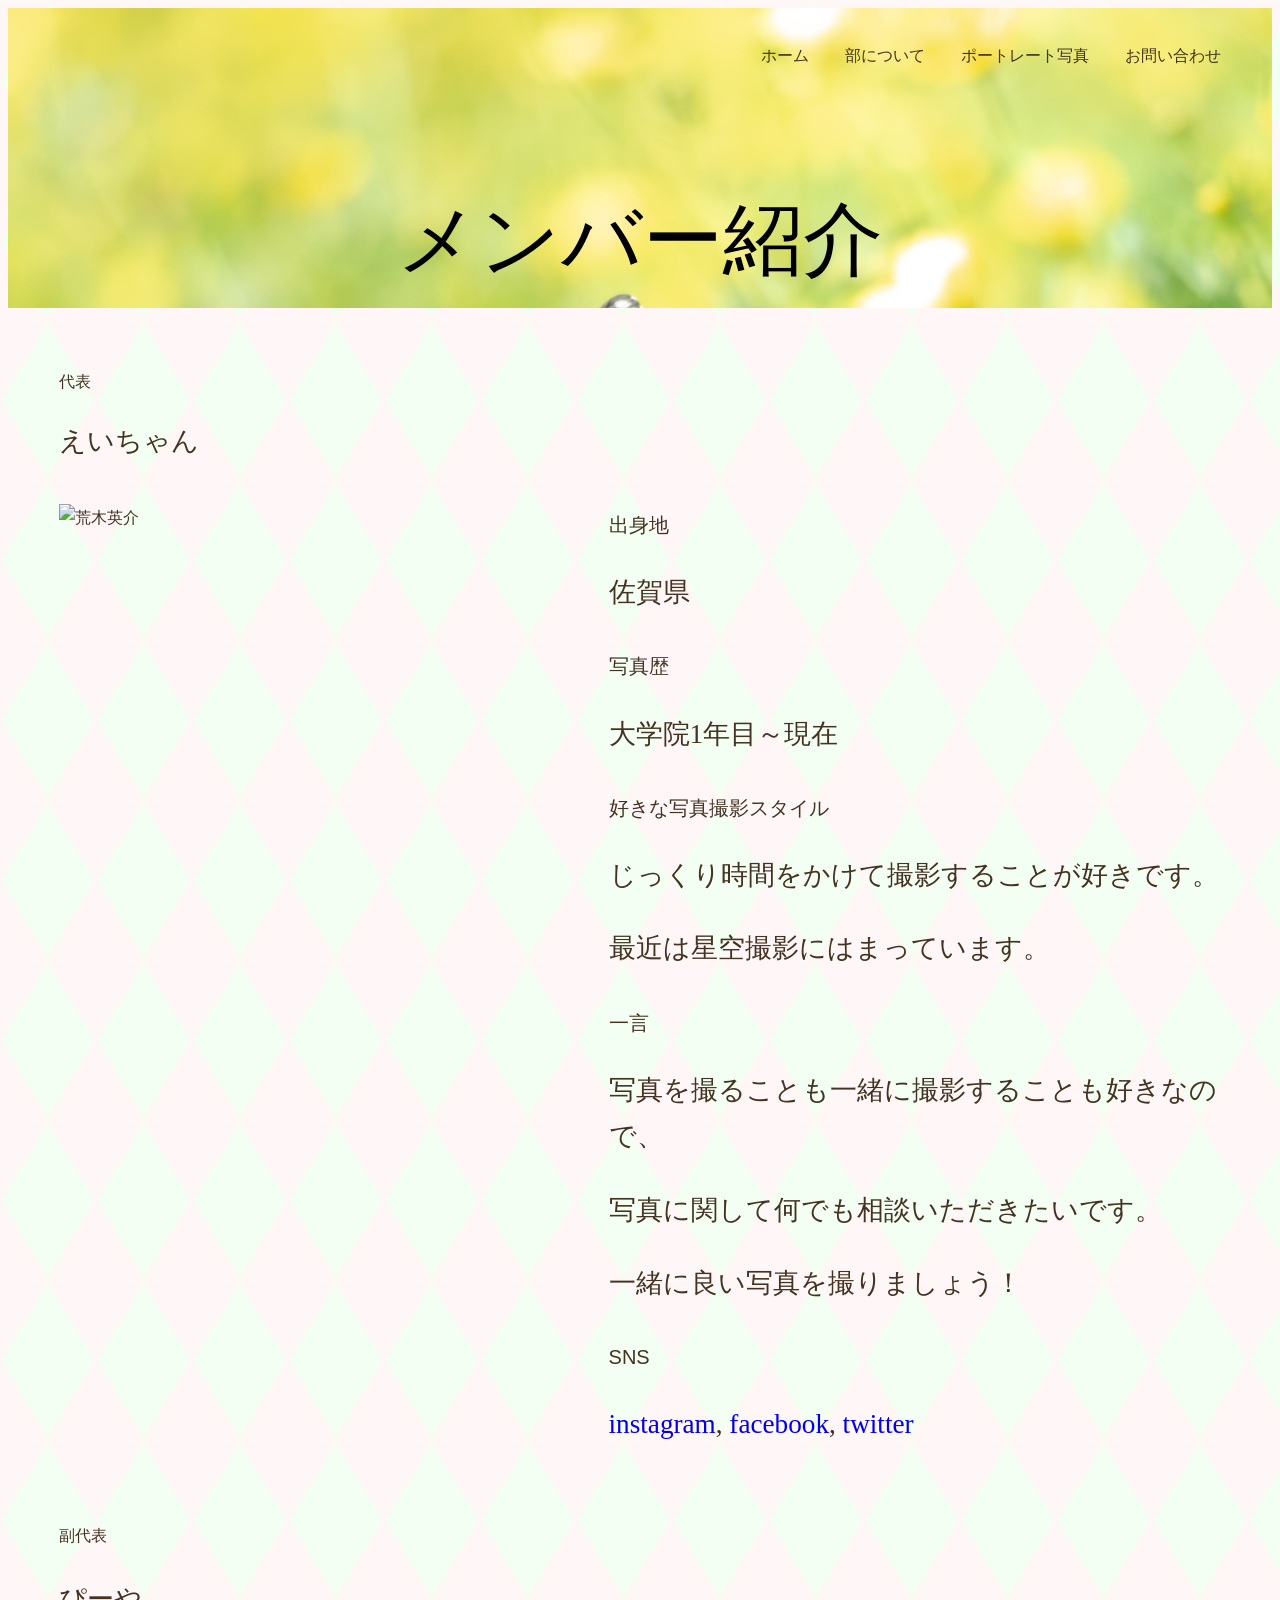
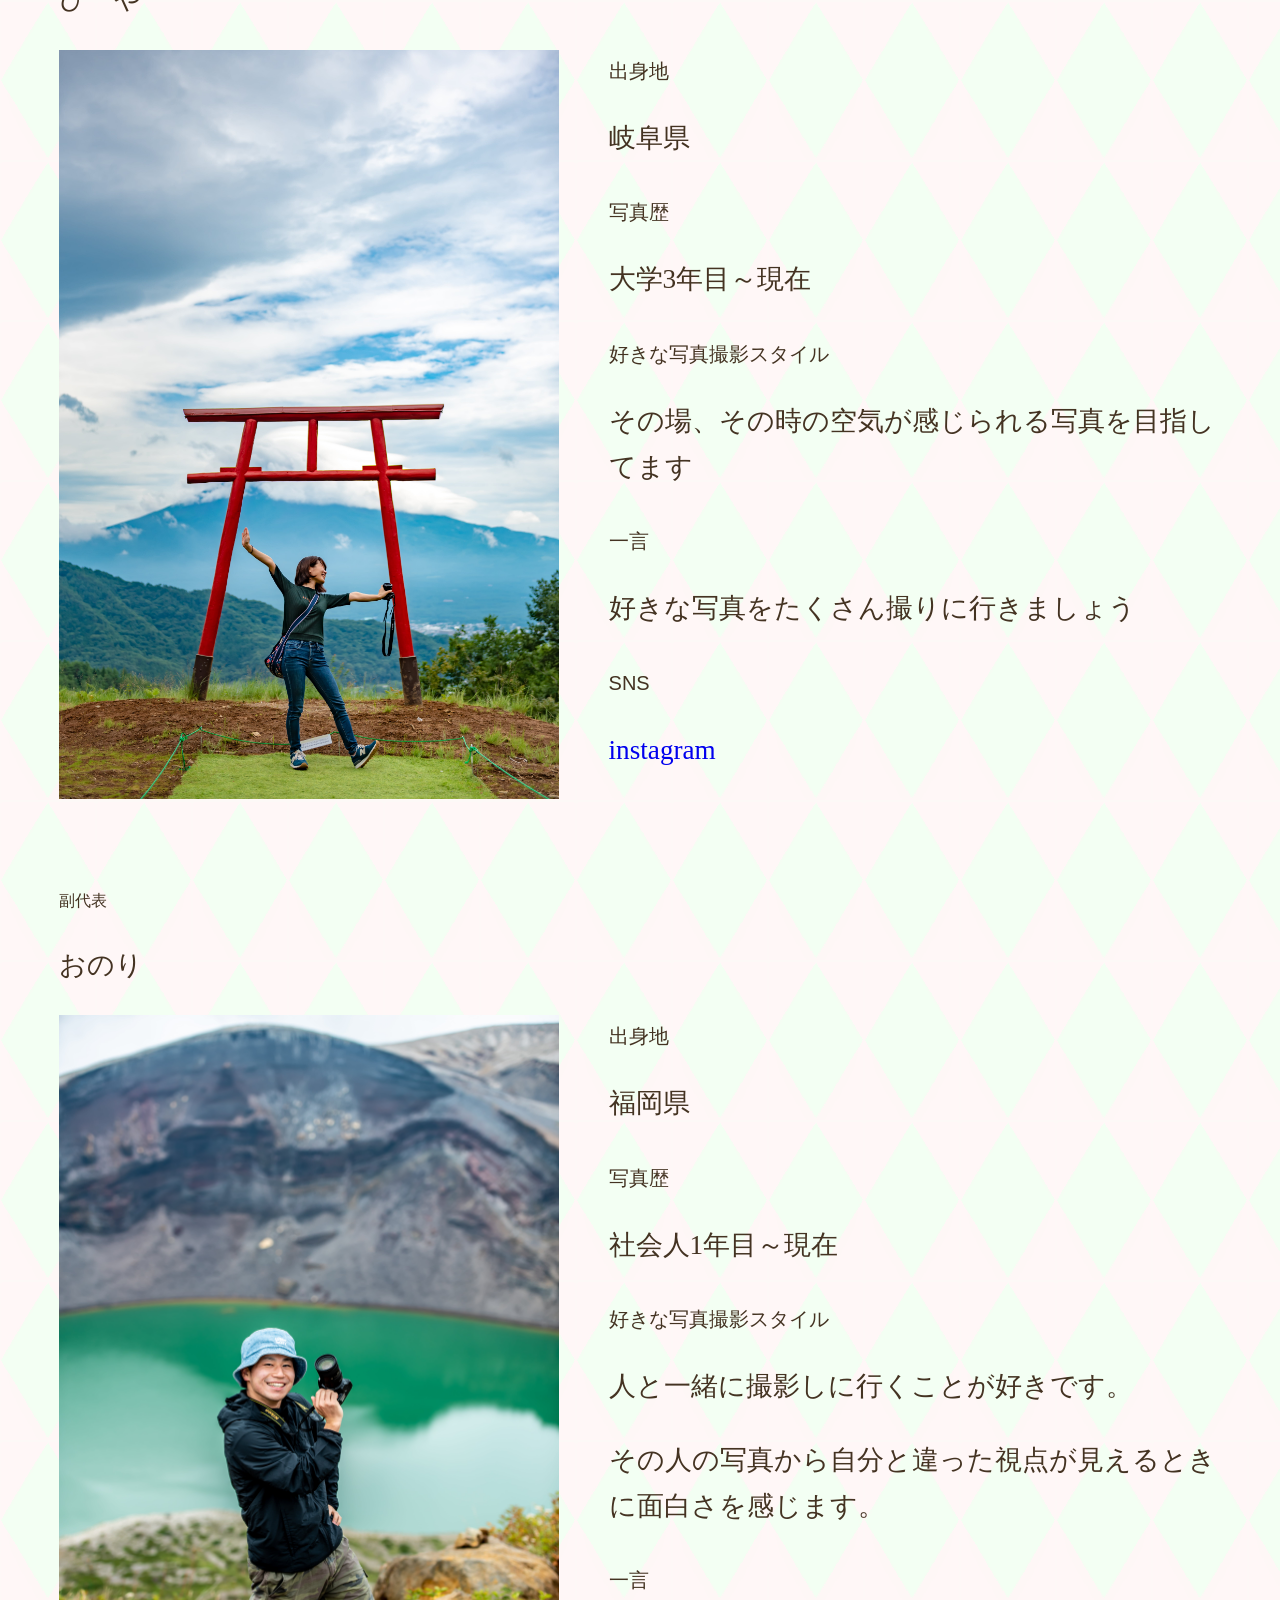
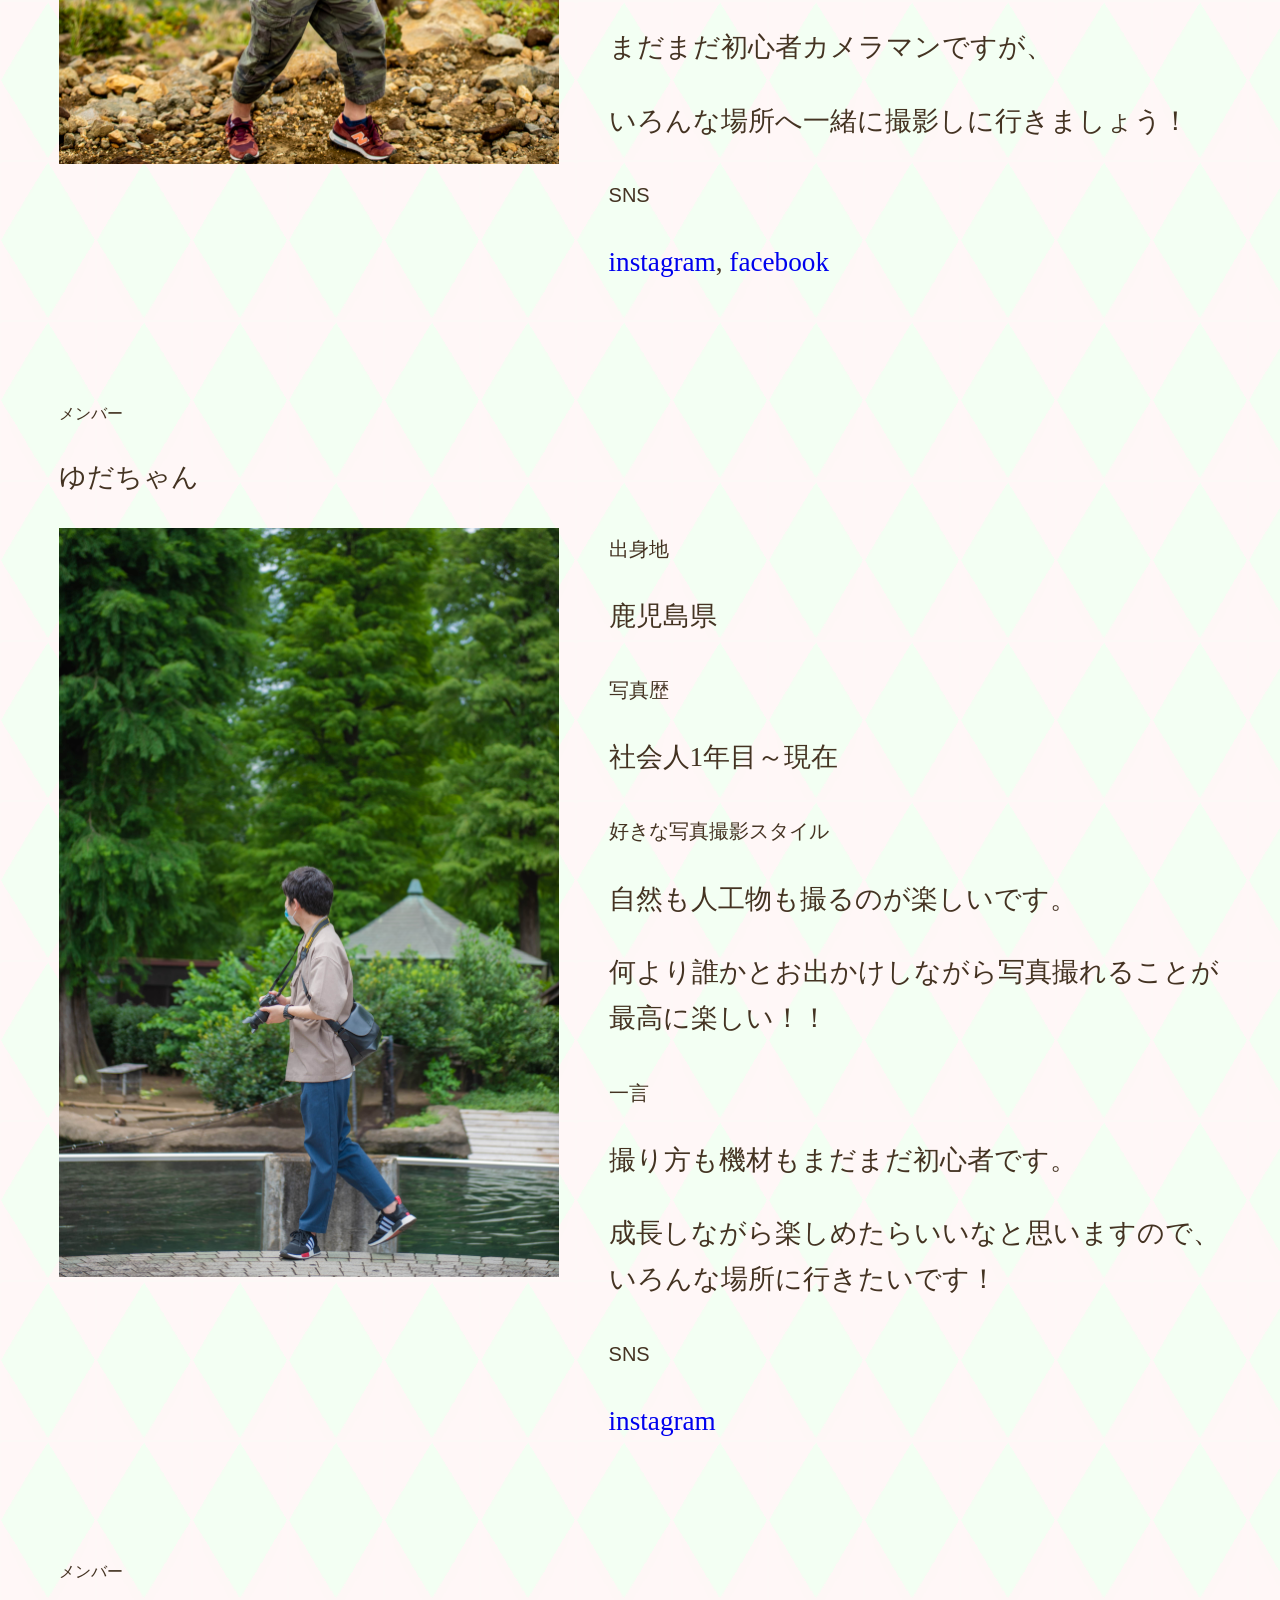
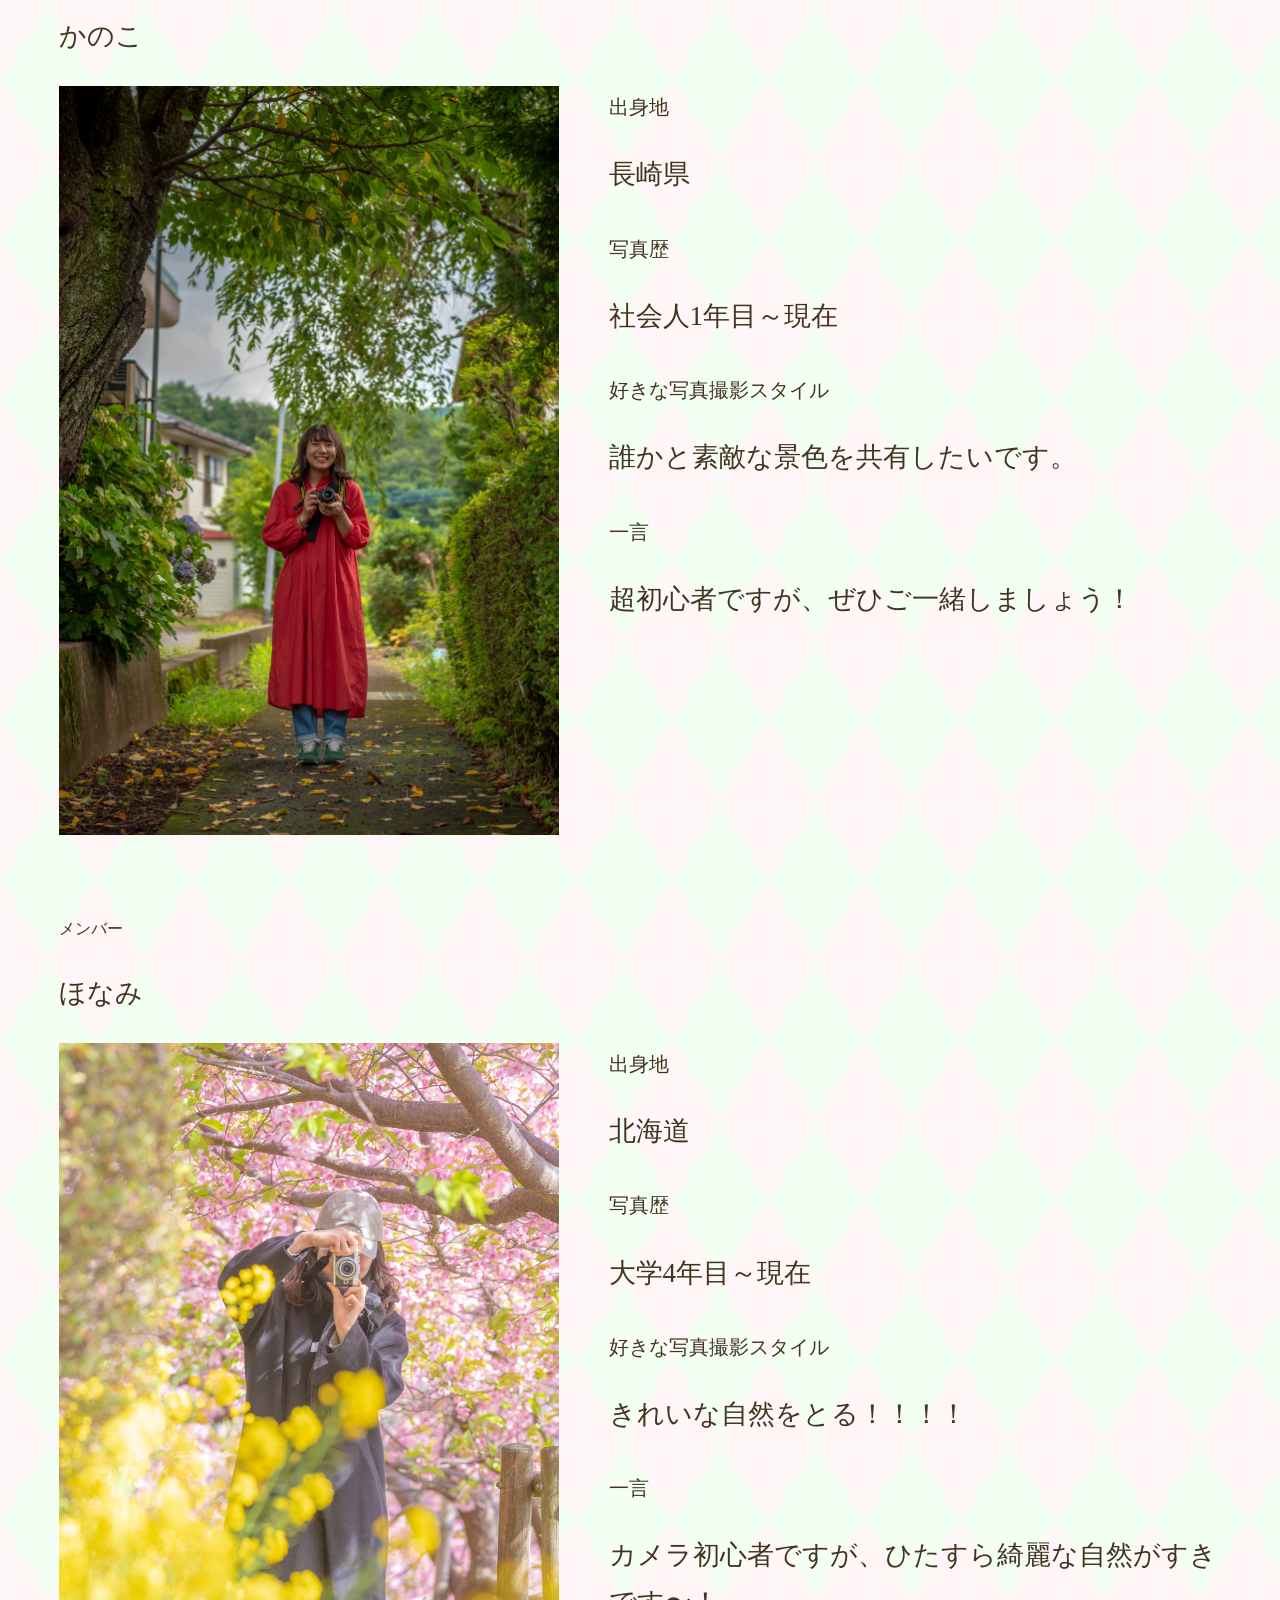
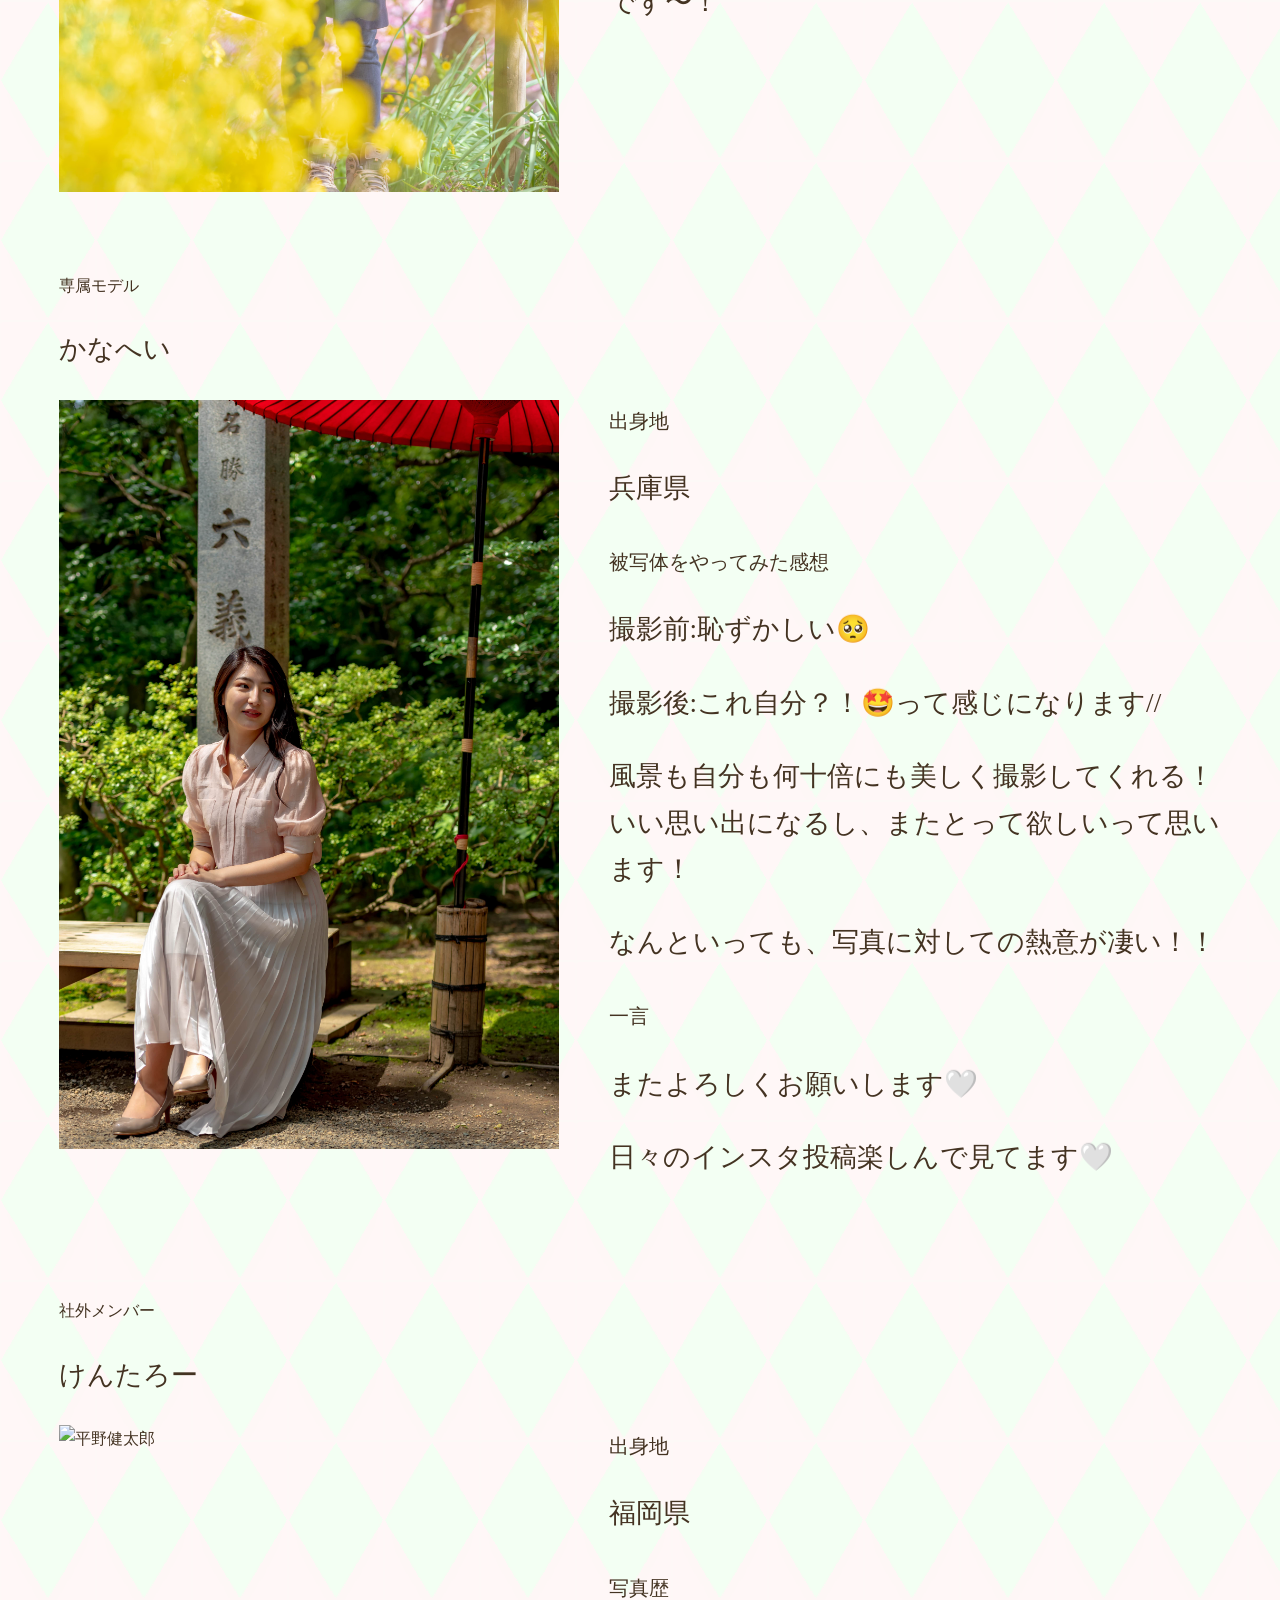
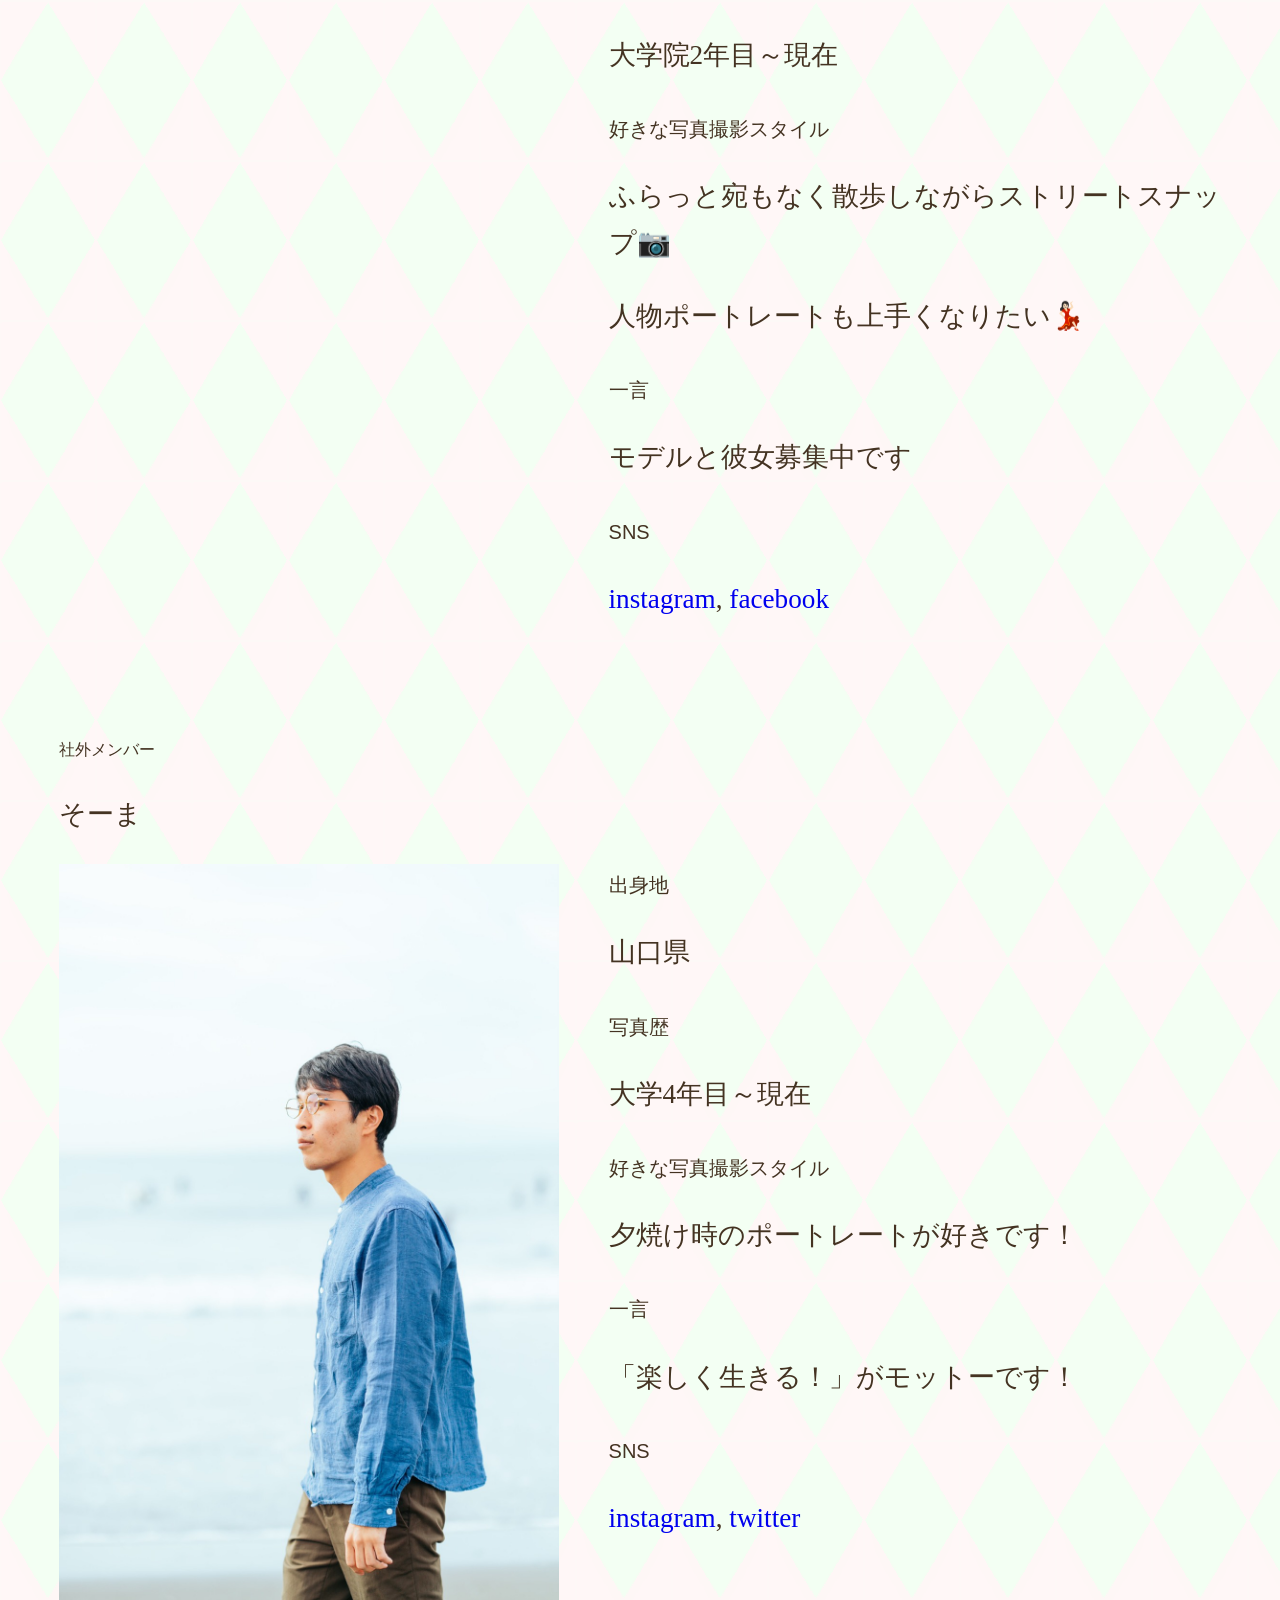
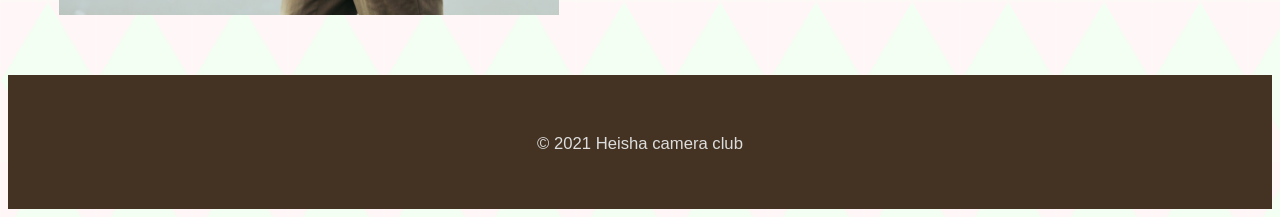
==== index.html @ 96484a40 "Update index.html" ====
<!DOCTYPE html>
<html lang="en" dir="ltr">
  <head>
    <meta charset="utf-8">
    <title>#弊社カメラ部</title>
    <meta name="description" content="写真共有サイトです！">

    <!-- CSS -->
      <link rel = "stylesheet" href="https://unpkg.com/ress/dist/ress.min.css">
      <link href="https://fonts.googleapis.com/css2?family=M+PLUS+Rounded+1c:wght@500&display=swap" rel="stylesheet">
      <link rel = "stylesheet" href = "style_member.css">
      <link rel="icon" type="image/png" href="Hei.png">
      <link href="https://cdnjs.cloudflare.com/ajax/libs/lightbox2/2.7.1/css/lightbox.css" rel="stylesheet">
<script src="https://code.jquery.com/jquery-1.12.4.min.js" type="text/javascript"></script>
<script src="https://cdnjs.cloudflare.com/ajax/libs/lightbox2/2.7.1/js/lightbox.min.js" type="text/javascript"></script>
  </head>
  <body>
    <div id="home" class="big-bg">

    <header class ="pageheader wrapper">
      <h1><a href="index.html"><img class="logo" src="" alt =""></a></h1>
      <nav>
        <ul class="main-nav">
          <li><a href="https://teto-html.github.io/cameraclub/">ホーム</a></li>
          <li><a href="https://teto-html.github.io/aboutclub/">部について</a></li>
          <li><a href="https://teto-html.github.io/Portrait/">ポートレート写真</a></li>
          <li><a href="https://docs.google.com/forms/d/e/1FAIpQLSdsavaD66wnjVFfOGCf_AoDsE0qE2wQzwmR7YQIe1-B1pwzRg/viewform?embedded=true">お問い合わせ</a></li>
        </ul>
      </nav>
    </header>

    <div class="home-content wrapper">
      <h2 class="page-title">メンバー紹介</h2>
    </div>
    </div>

    <div class="content wrapper">
      <article>
        <header class="post-info">
          <p class = "post-cat">代表</p>
          <h2 class="post-title">えいちゃん</h2>
        </header>
        <div class="araki">
                <img src="DSC01126-min.jpg" alt="荒木英介" align = "left">
                <p class = "post-uni">出身地</p>
                <p class="post-uniname">佐賀県</p>
                <p class = "post-uni">写真歴</p>
                <p class="post-uniname">大学院1年目～現在</p>
                <p class = "post-uni">好きな写真撮影スタイル</p>
                <p class="post-uniname2">じっくり時間をかけて撮影することが好きです。</p>
                <p class="post-uniname">最近は星空撮影にはまっています。</p>
                <p class = "post-uni">一言</p>
                <p class="post-uniname2">写真を撮ることも一緒に撮影することも好きなので、</p>
                <p class="post-uniname2">写真に関して何でも相談いただきたいです。</p>
                <p class="post-uniname">一緒に良い写真を撮りましょう！</p>
                <p class = "post-uni">SNS</p>
                <p class="post-uniname2"><a href="https://instagram.com/e.a.photograph_?igshid=yomij8l4xy3c">instagram</a>, <a href="https://www.facebook.com/profile.php?id=100006082577947">facebook</a>, <a href="https://mobile.twitter.com/majotaku_teto_">twitter</a></p>
                <br clear="left">
        </div>
      <div class="post-info">
        <p class="post-cat">副代表</p>
        <p class="post-title">ぴーや</p>
        <img src="DSC_3281-min.jpg" alt="服部百花" align = "left">
        <p class = "post-uni">出身地</p>
        <p class="post-uniname">岐阜県</p>
        <p class = "post-uni">写真歴</p>
        <p class="post-uniname">大学3年目～現在</p>
        <p class = "post-uni">好きな写真撮影スタイル</p>
        <p class="post-uniname">その場、その時の空気が感じられる写真を目指してます</p>
        <p class = "post-uni">一言</p>
        <p class="post-uniname">好きな写真をたくさん撮りに行きましょう</p>
        <p class = "post-uni">SNS</p>
        <p class="post-uniname2"><a href="https://instagram.com/mm_httr?igshid=16cexz5snckf8">instagram</a></p>
        <br clear="left">
      </div>
      <div class="post-info">
        <p class="post-cat">副代表</p>
        <p class="post-title">おのり</p>
        <img src="DSC_9723-min.jpg" alt="嶋村憲隆" align = "left">
        <p class = "post-uni">出身地</p>
        <p class="post-uniname">福岡県</p>
        <p class = "post-uni">写真歴</p>
        <p class="post-uniname">社会人1年目～現在</p>
        <p class = "post-uni">好きな写真撮影スタイル</p>
        <p class="post-uniname2">人と一緒に撮影しに行くことが好きです。</p>
        <p class="post-uniname">その人の写真から自分と違った視点が見えるときに面白さを感じます。</p>
        <p class = "post-uni">一言</p>
        <p class="post-uniname2">まだまだ初心者カメラマンですが、</p>
        <p class="post-uniname">いろんな場所へ一緒に撮影しに行きましょう！</p>
        <p class = "post-uni">SNS</p>
        <p class="post-uniname2"><a href="https://instagram.com/o_nori.ns?igshid=8yc830spo3e">instagram</a>, <a href="https://www.facebook.com/norishimam">facebook</a></p>
        <br clear="left">
      </div>
      <div class="post-info">
        <p class="post-cat">メンバー</p>
        <p class="post-title">ゆだちゃん</p>
        <img src="DSC_1966-min.jpg" alt="湯田晶人" align = "left">
        <p class = "post-uni">出身地</p>
        <p class="post-uniname">鹿児島県</p>
        <p class = "post-uni">写真歴</p>
        <p class="post-uniname">社会人1年目～現在</p>
        <p class = "post-uni">好きな写真撮影スタイル</p>
        <p class="post-uniname2">自然も人工物も撮るのが楽しいです。</p>
        <p class="post-uniname">何より誰かとお出かけしながら写真撮れることが最高に楽しい！！</p>
        <p class = "post-uni">一言</p>
        <p class="post-uniname2">撮り方も機材もまだまだ初心者です。</p>
        <p class="post-uniname">成長しながら楽しめたらいいなと思いますので、いろんな場所に行きたいです！</p>
        <p class = "post-uni">SNS</p>
        <p class="post-uniname2"><a href="https://instagram.com/akito_12o?igshid=1vzh2nfdmar2u">instagram</a></p>
        <br clear="left">
      </div>
      <div class="post-info">
        <p class="post-cat">メンバー</p>
        <p class="post-title">かのこ</p>
        <img src="DSC_2963-min.jpg" alt="井上叶子" align = "left">
        <p class = "post-uni">出身地</p>
        <p class="post-uniname">長崎県</p>
        <p class = "post-uni">写真歴</p>
        <p class="post-uniname">社会人1年目～現在</p>
        <p class = "post-uni">好きな写真撮影スタイル</p>
        <p class="post-uniname">誰かと素敵な景色を共有したいです。</p>
        <p class = "post-uni">一言</p>
        <p class="post-uniname">超初心者ですが、ぜひご一緒しましょう！</p>
        <br clear="left">
      </div>
      <div class="post-info">
        <p class="post-cat">メンバー</p>
        <p class="post-title">ほなみ</p>
        <img src="DSC_5963-min.jpg" alt="古橋歩波" align = "left">
        <p class = "post-uni">出身地</p>
        <p class="post-uniname">北海道</p>
        <p class = "post-uni">写真歴</p>
        <p class="post-uniname">大学4年目～現在</p>
        <p class = "post-uni">好きな写真撮影スタイル</p>
        <p class="post-uniname">きれいな自然をとる！！！！</p>
        <p class = "post-uni">一言</p>
        <p class="post-uniname">カメラ初心者ですが、ひたすら綺麗な自然がすきです〜！</p>
        <br clear="left">
      </div>        
      <div class="post-info">
        <p class="post-cat">専属モデル</p>
        <p class="post-title">かなへい</p>
        <img src="DSC_4463-min.jpg" alt="水木佳奈" align = "left">
        <p class = "post-uni">出身地</p>
        <p class="post-uniname">兵庫県</p>
        <p class = "post-uni">被写体をやってみた感想</p>
        <p class="post-uniname2">撮影前:恥ずかしい🥺</p>
        <p class="post-uniname2">撮影後:これ自分？！🤩って感じになります//</p>
        <p class="post-uniname2">風景も自分も何十倍にも美しく撮影してくれる！いい思い出になるし、またとって欲しいって思います！</p>
        <p class="post-uniname">なんといっても、写真に対しての熱意が凄い！！</p>
        <p class = "post-uni">一言</p>
        <p class="post-uniname2">またよろしくお願いします🤍</p>
        <p class="post-uniname">日々のインスタ投稿楽しんで見てます🤍</p>
        <br clear="left">
      </div>
      <div class="post-info">
        <p class="post-cat">社外メンバー</p>
        <p class="post-title">けんたろー</p>
        <img src="DSC_4026-min.jpg" alt="平野健太郎" align = "left">
        <p class = "post-uni">出身地</p>
        <p class="post-uniname">福岡県</p>
        <p class = "post-uni">写真歴</p>
        <p class="post-uniname">大学院2年目～現在</p>
        <p class = "post-uni">好きな写真撮影スタイル</p>
        <p class="post-uniname2">ふらっと宛もなく散歩しながらストリートスナップ📷</p>
        <p class="post-uniname">人物ポートレートも上手くなりたい💃🏻</p>
        <p class = "post-uni">一言</p>
        <p class="post-uniname">モデルと彼女募集中です</p>
        <p class = "post-uni">SNS</p>
        <p class="post-uniname2"><a href="https://instagram.com/this_is_sony_moment?igshid=mofh4su0m5g2">instagram</a>, <a href="https://www.facebook.com/lam.x.try.s">facebook</a></p>
        <br clear="left">
      </div>
      <div class="post-info">
        <p class="post-cat">社外メンバー</p>
        <p class="post-title">そーま</p>
        <img src="S__634380290.jpg" alt="長尾創真" align = "left">
        <p class = "post-uni">出身地</p>
        <p class="post-uniname">山口県</p>
        <p class = "post-uni">写真歴</p>
        <p class="post-uniname">大学4年目～現在</p>
        <p class = "post-uni">好きな写真撮影スタイル</p>
        <p class="post-uniname">夕焼け時のポートレートが好きです！</p>
        <p class = "post-uni">一言</p>
        <p class="post-uniname">「楽しく生きる！」がモットーです！</p>
        <p class = "post-uni">SNS</p>
        <p class="post-uniname2"><a href="https://www.instagram.com/so__ma0901/">instagram</a>, <a href="https://mobile.twitter.com/so__ma0901   ">twitter</a></p>
        <br clear="left">
      </div>
      </article>
    </div>
  </body>
  <footer>
<div class="wrapper">
  <p><small>&copy; 2021 Heisha camera club</small></p>
</div>
  </footer>
</html>
---- style_member.css ----
@charset "UTF-8"

html{
  font-size: 100%;
}
body{
  background-image: url(背景_春.png);
  background-repeat: repeat;
  font-family: "Yu Gothic Medium", "游ゴシック Medium", "YuGothic", "游ゴシック体", "ヒラギノ角ゴ Pro W3", sans-serif;
  line-height: 1.7;
  color: #432;
}
a{
  text-decoration: none;
}
img{
  max-width: 100%;
}
.logo{
  width: 300px;
  margin-top: 14px;
}
.main-nav{
  display: flex;
  font-size: 1.0rem;
  text-transform: uppercase;
  margin-top: 34px;
  list-style: none;
}
.main-nav li{
  margin-left: 36px;
}
.main-nav a{
  color: #432;
}
.main-nav a:hover{
  color: #0bd;
}
.pageheader{
  display: flex;
  justify-content: space-between;
}
.wrapper{
  max-width: 1800px;
  margin: auto;
  padding: 0 4%;
}
.home-content{
  text-align: center;
  color: black;
  margin-top: 0px;
}
.home-content p{
  font-size: 1.5rem;
  margin: 10px 0 42px;
}
.page-title{
  font-size: 5rem;
  font-family: 'Philosopher',serif;
  text-transform: uppercase;
  font-weight: normal;
}
.big-bg{
  background-size: cover;
  background-position: top;
  background-repeat: no-repeat;
}
#home{
  background-image: url(DSC_0021-miin.jpg);
  height: 300px;
  margin-bottom: 40px;
}
footer{
  background: #432;
  text-align: center;
  padding: 30px 0;
}

footer p{
  color: #ddd;
  font-size: 1.25rem;
}
.post-info{
  position: relative;
  padding-top: 4px;
  margin-bottom: 40px;
}

.post-title{
  font-family: "Yu incho", "YuMincho", serif;
  font-size: 1.7rem;
  font-weight: normal;
}
.post-uniname{
  font-family: "Yu incho", "YuMincho", serif;
  font-size: 1.7rem;
  font-weight: normal;
  margin-bottom: 30px;
}
.post-uniname2{
  font-family: "Yu incho", "YuMincho", serif;
  font-size: 1.7rem;
  font-weight: normal;
}
.post-uni{
  position: relative;
  padding-top: 4px;
  margin-bottom: 0px;
  font-size: 20px;
}
.post-title,
.post-cat{
  margin-left: 0px;
}
.post-uni,
.post-uniname,
.post-uniname2{
  margin-left: 550px;
}
article img{
  margin-bottom: 20px;
  width: 500px;
}


.post-date-old{
  background: #0bd;
  border-radius: 50%;
  color: #fff;
  width: 80px;
  height:80px;
  font-size: 1.5rem;
  text-align: center;
  position: relative;
  top:0;
  padding-top: 20px;
}
.post-old{
  font-family: "Yu Mincho", "YuMincho",serif;
  font-size: 2rem;
  font-weight: normal;
  position: relative;
  margin-left: 10px;
}
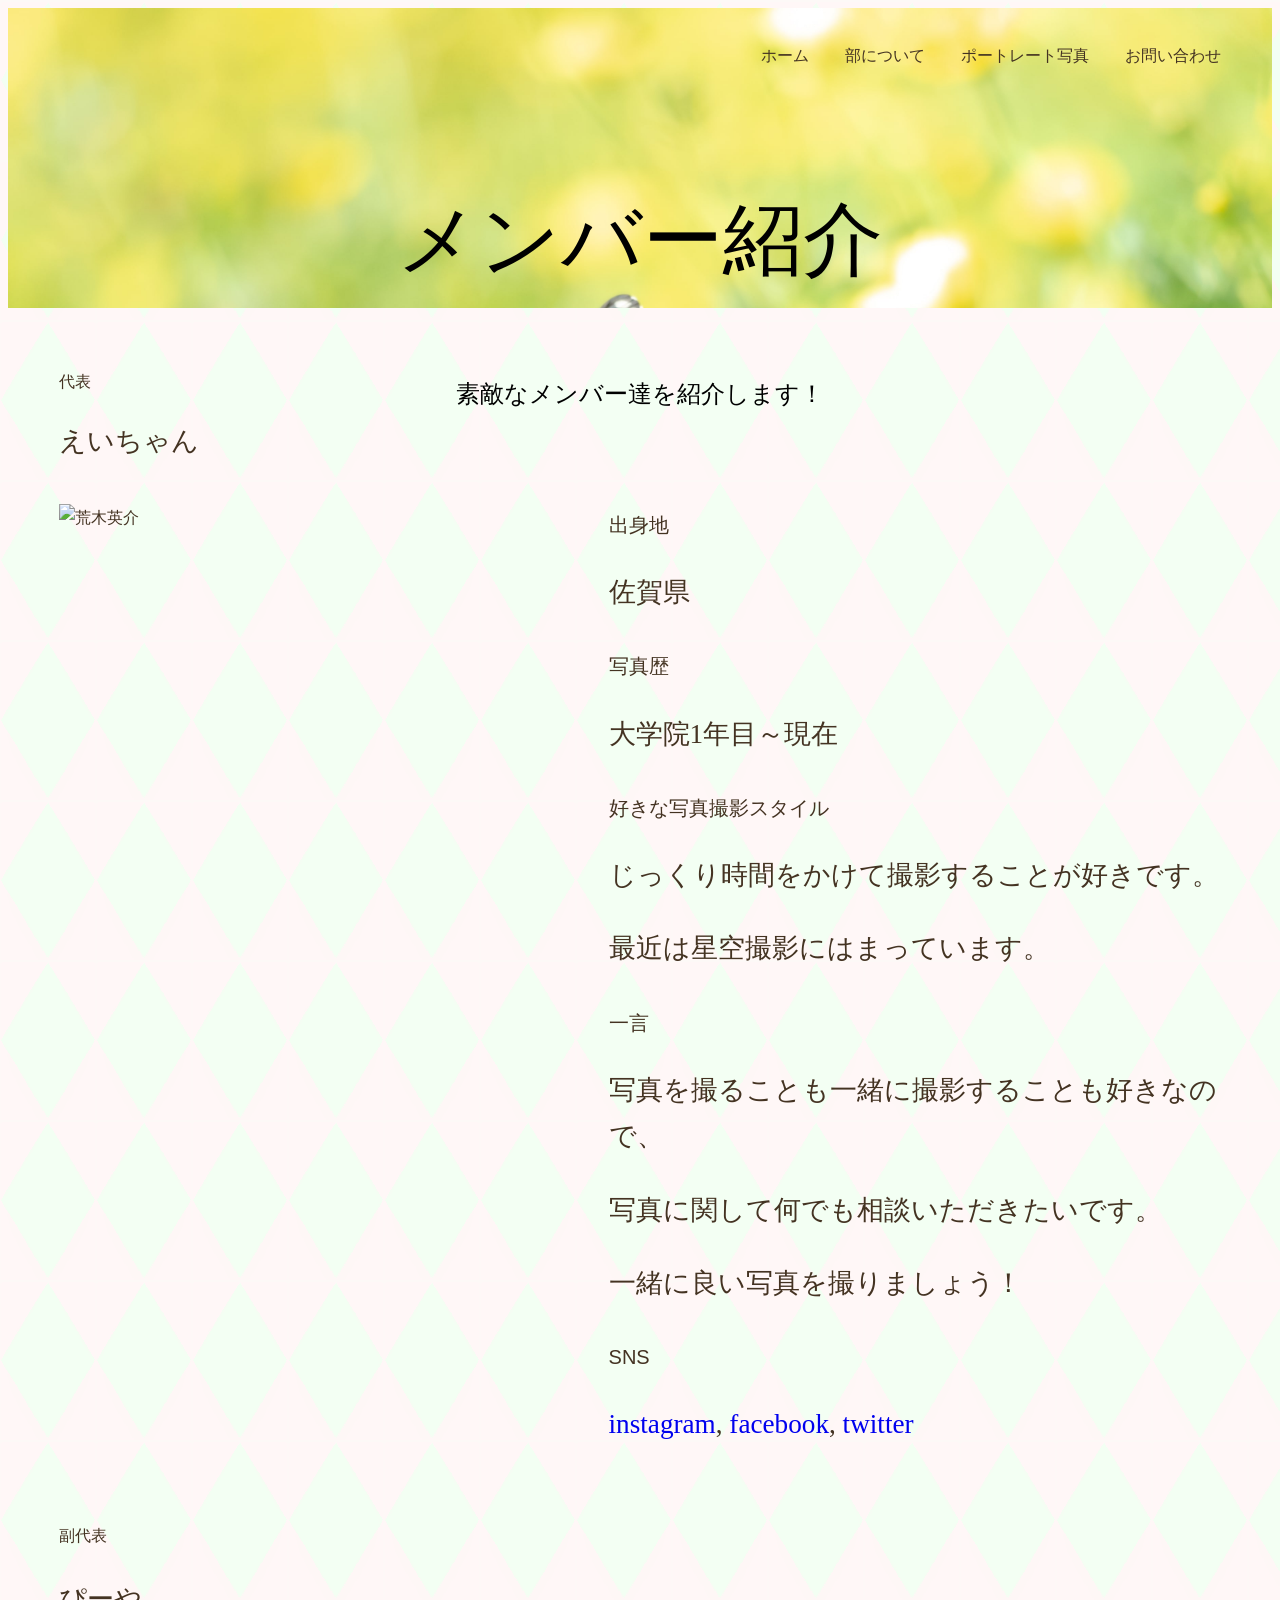
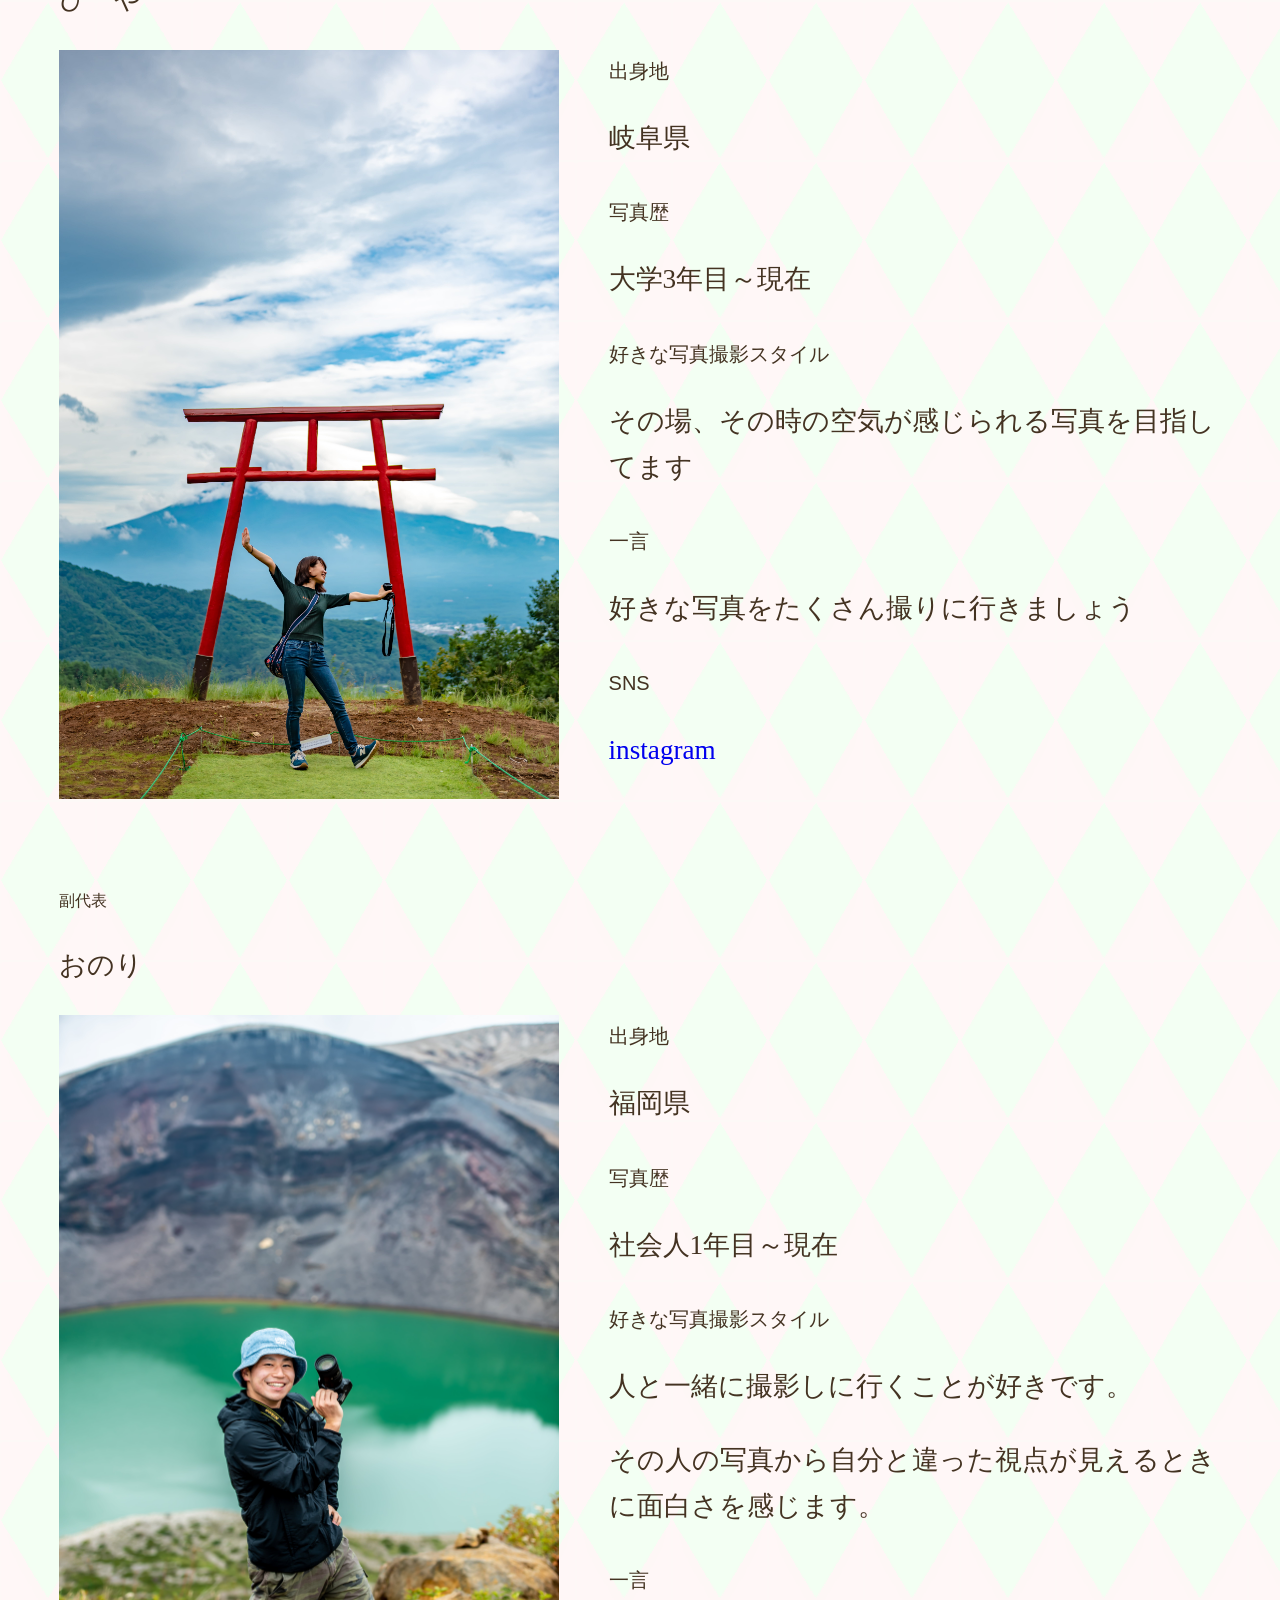
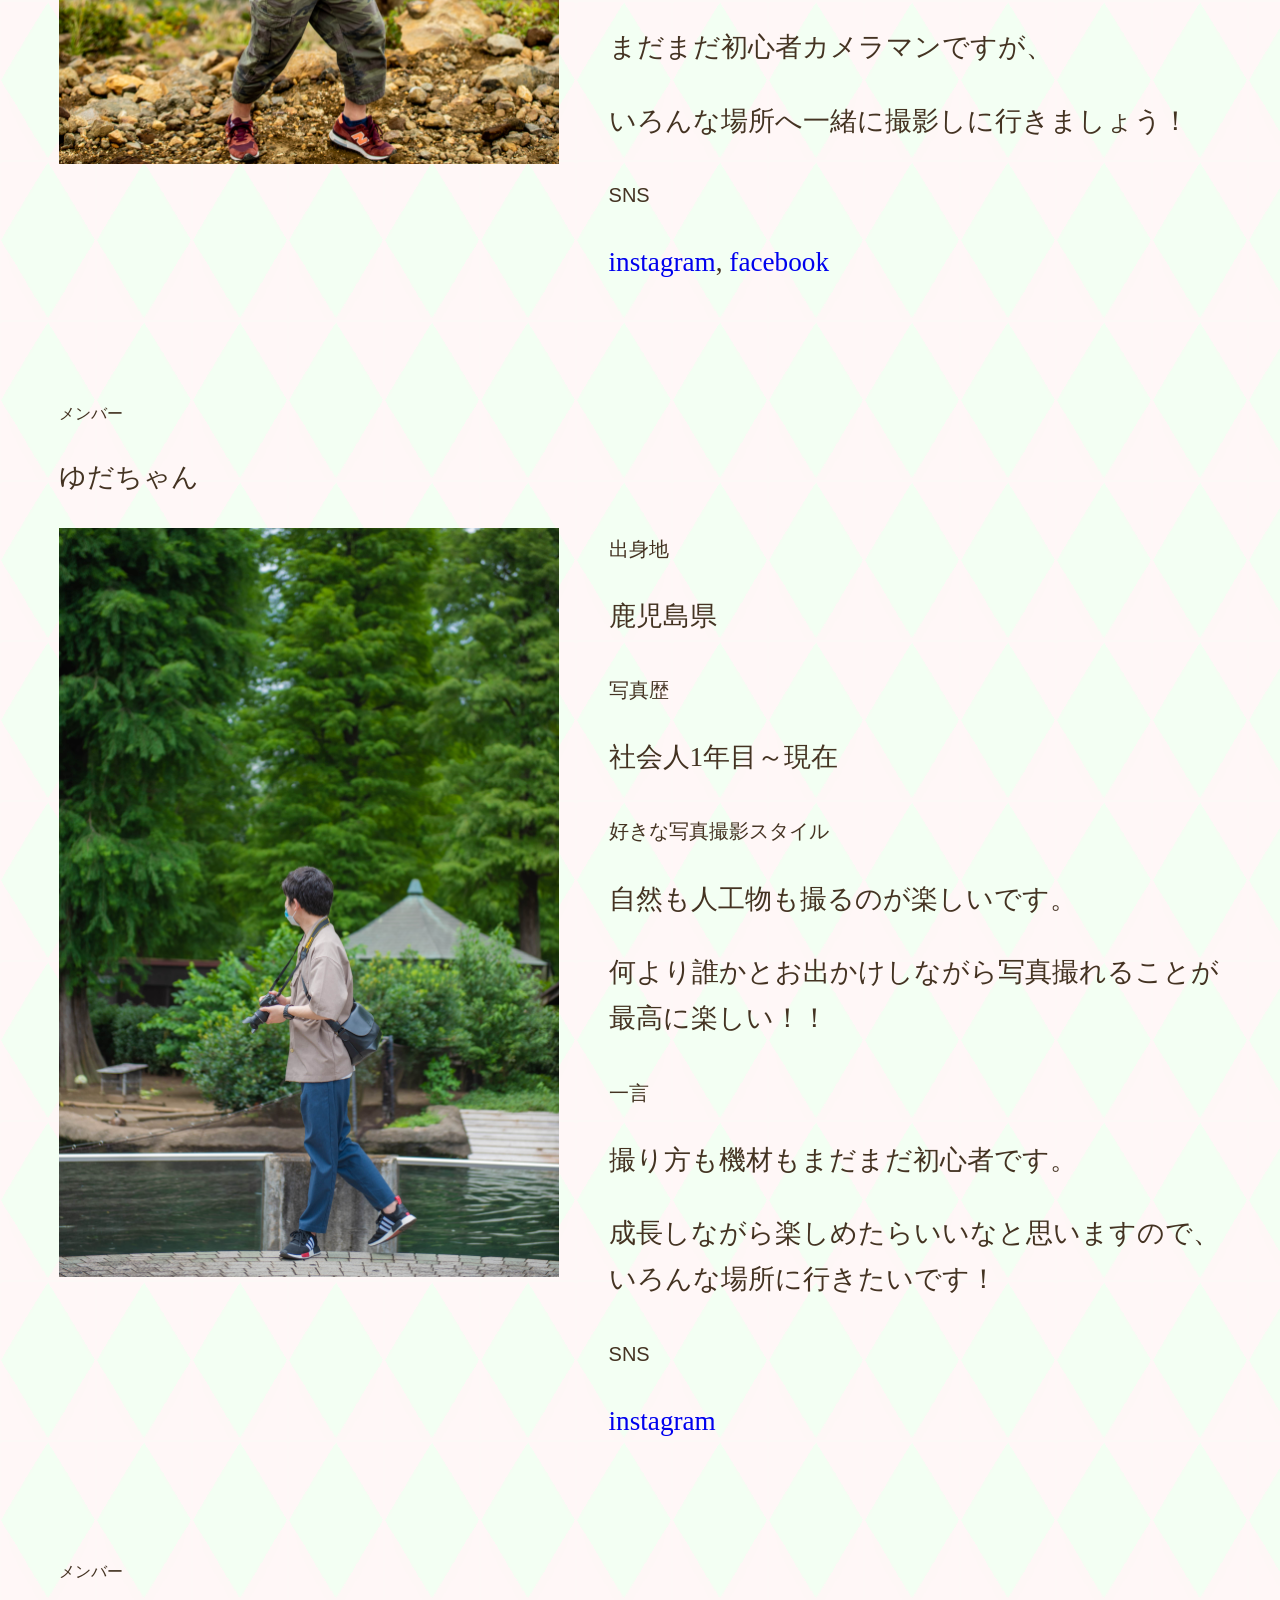
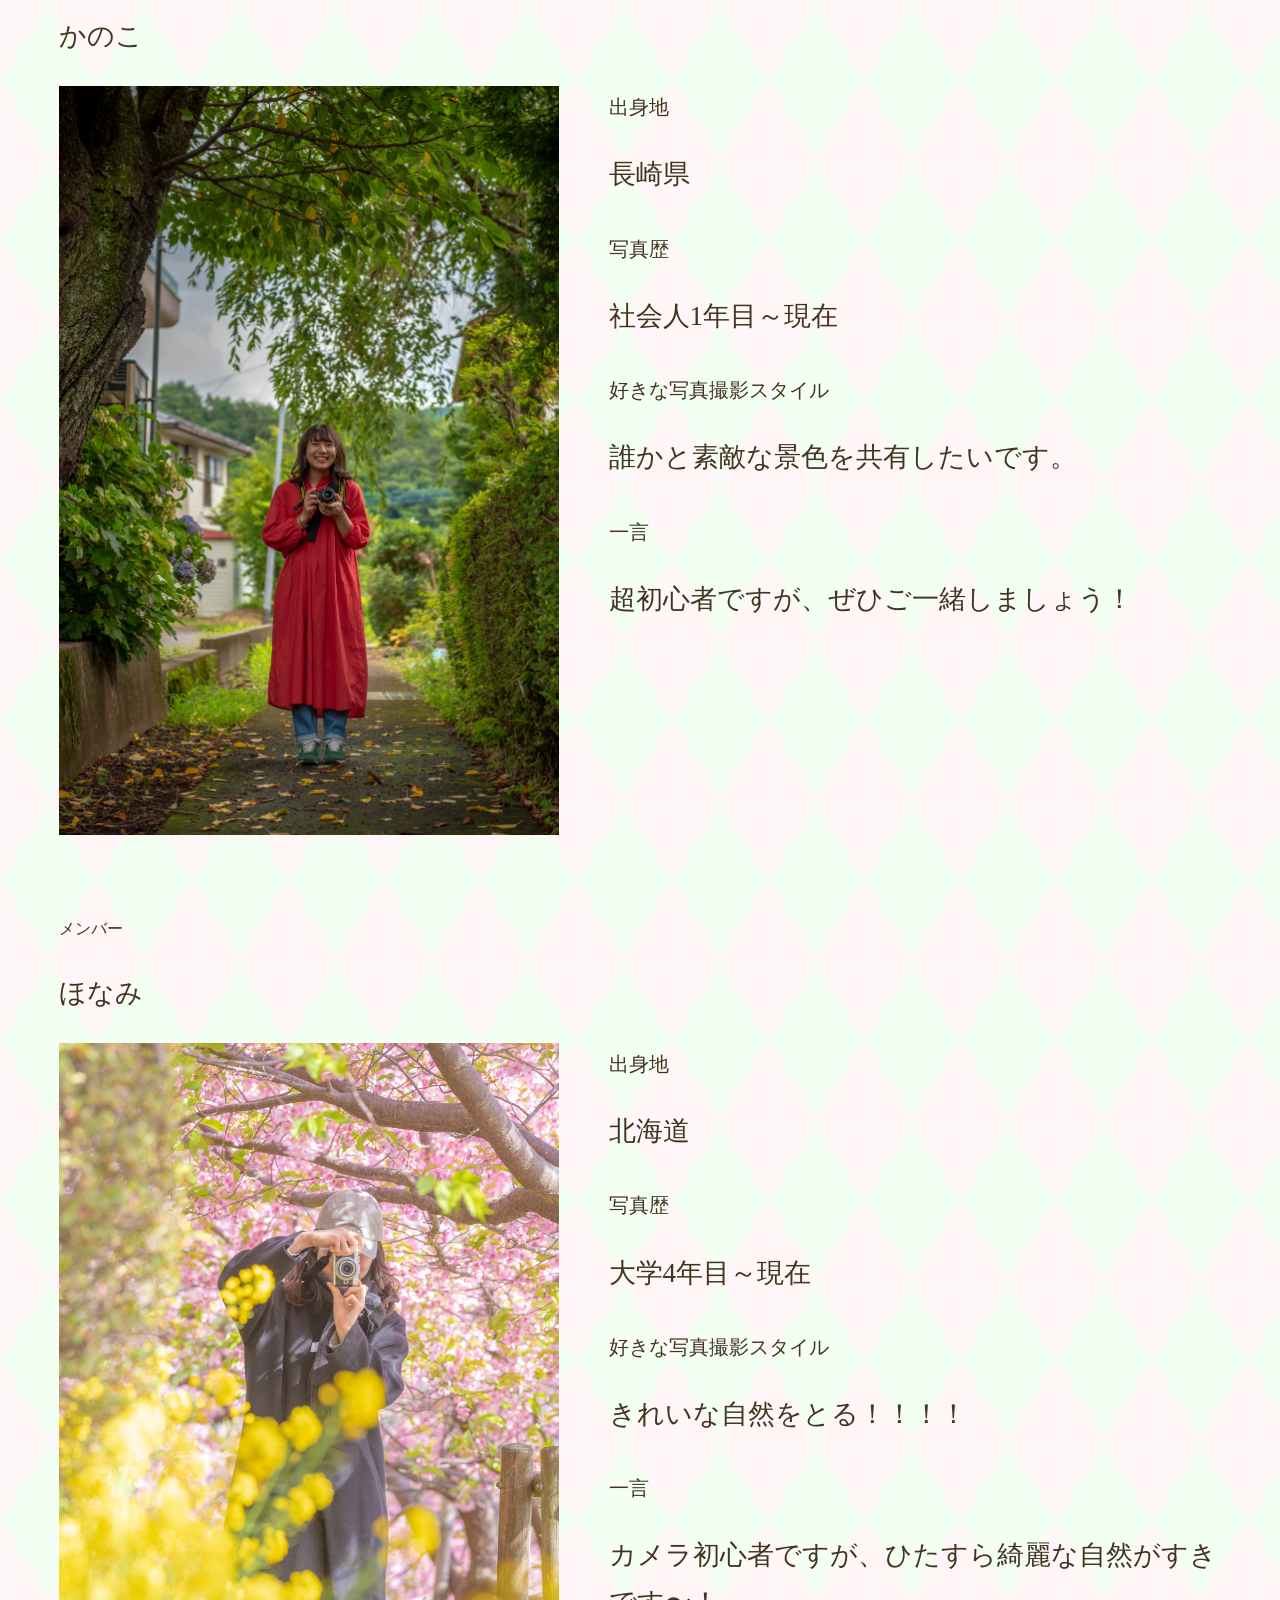
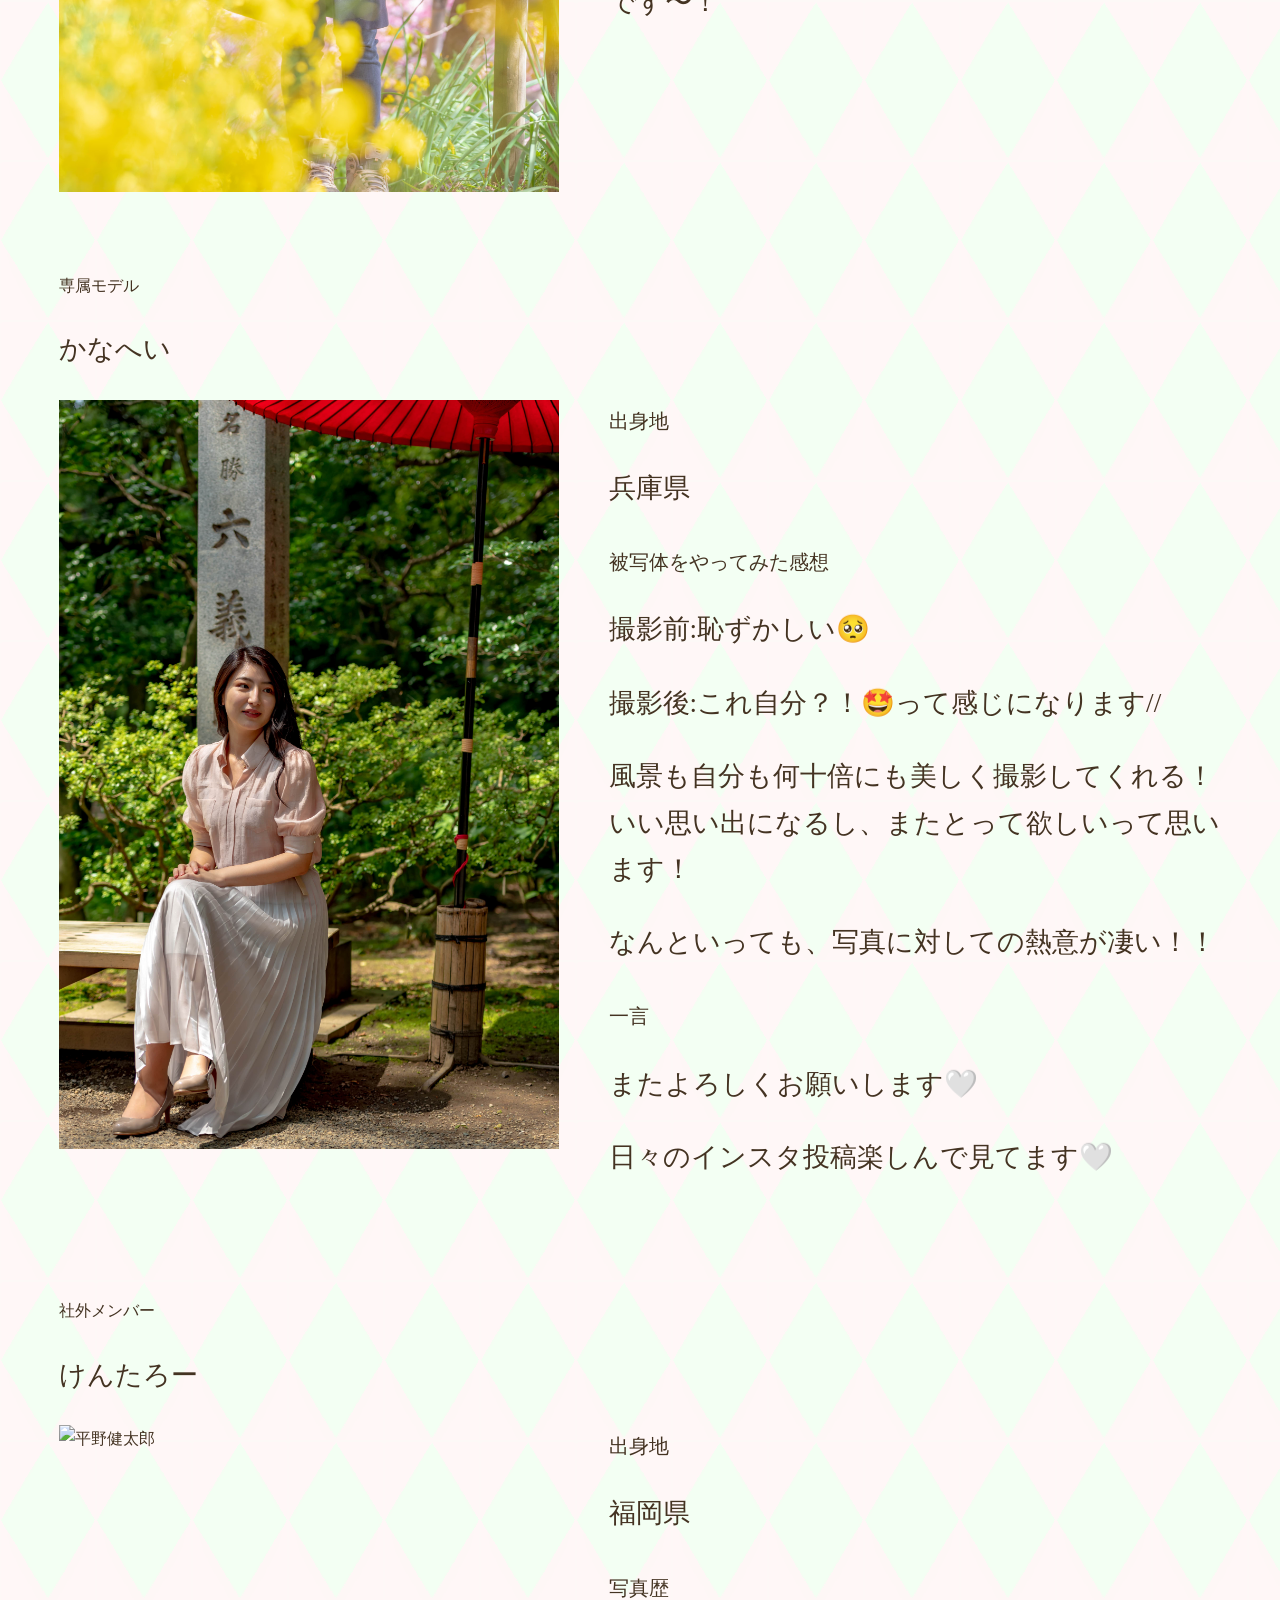
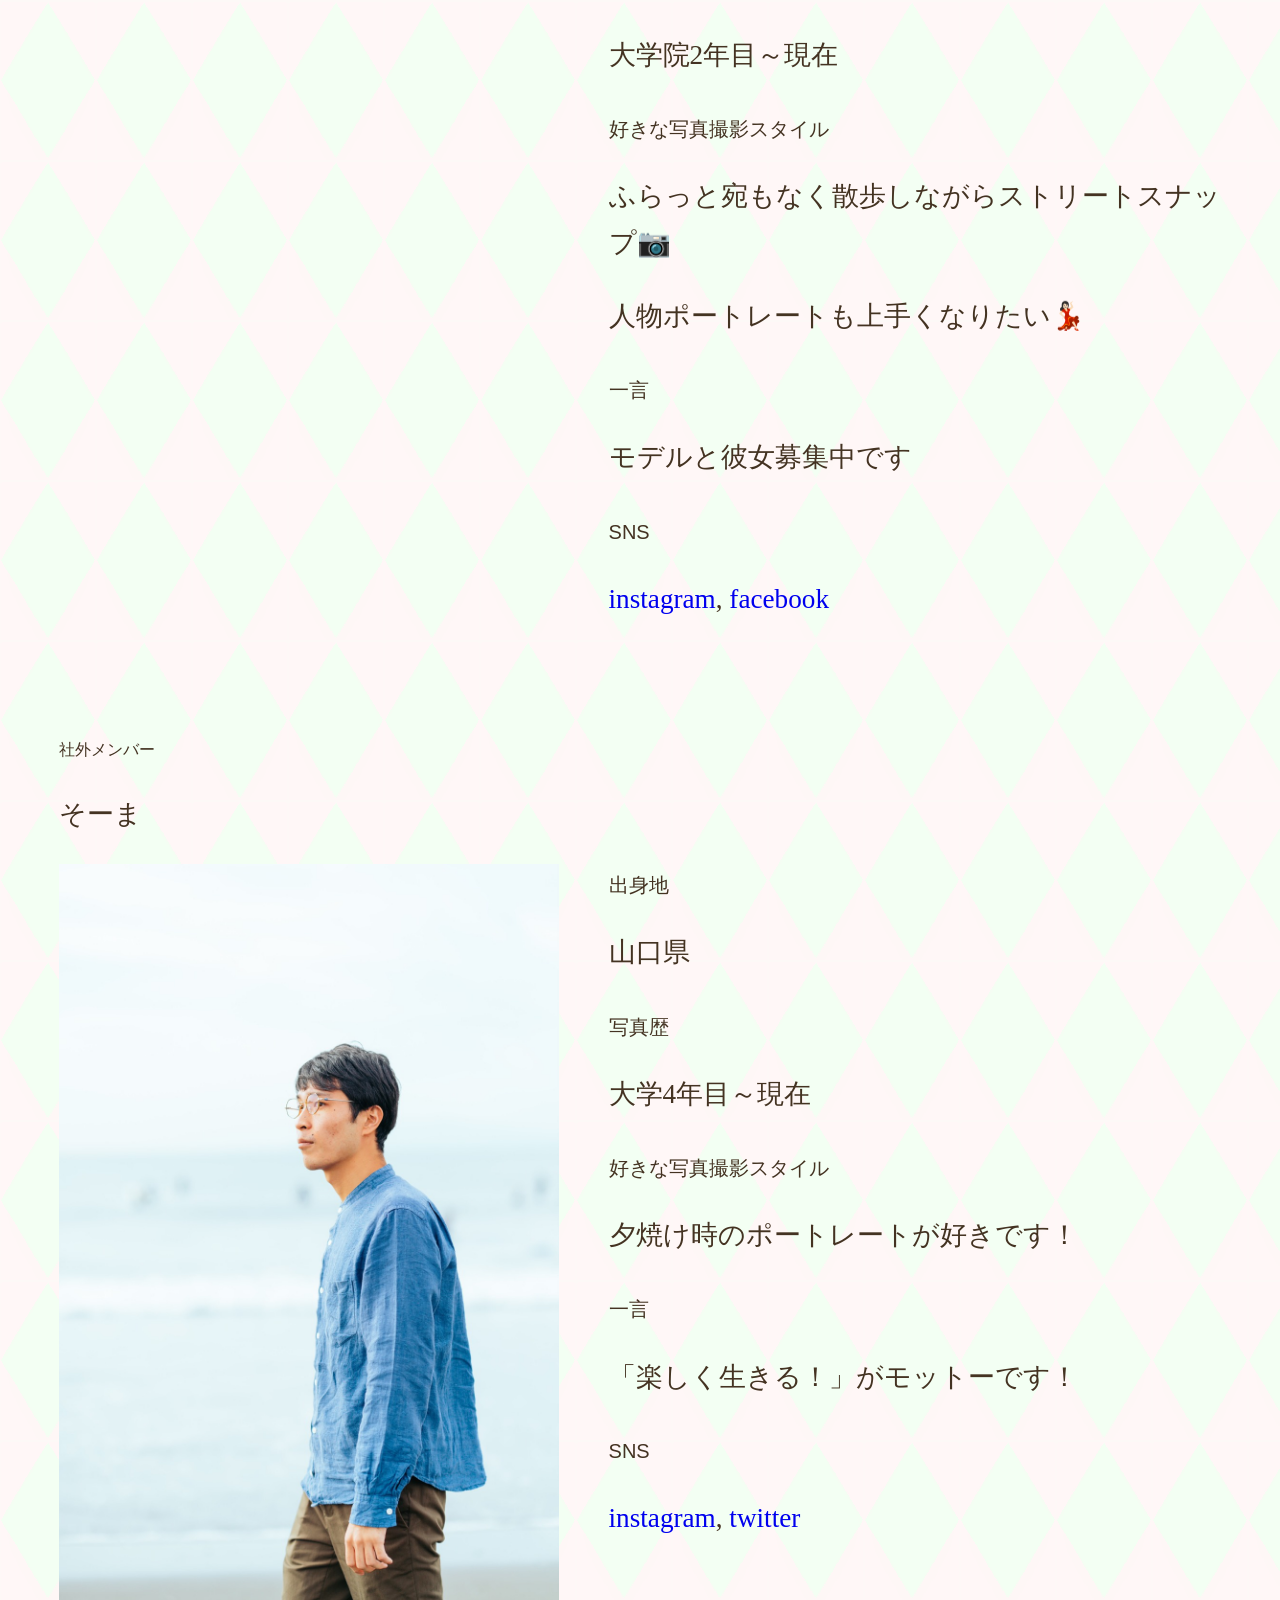
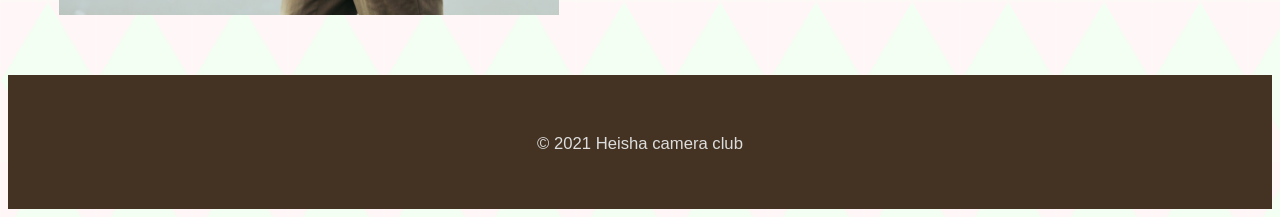
==== commit 7d7d0f5d: "Update index.html" ====
--- a/index.html
+++ b/index.html
@@ -31,6 +31,7 @@
 
     <div class="home-content wrapper">
       <h2 class="page-title">メンバー紹介</h2>
+      <p>素敵なメンバー達を紹介します！</p>
     </div>
     </div>
 
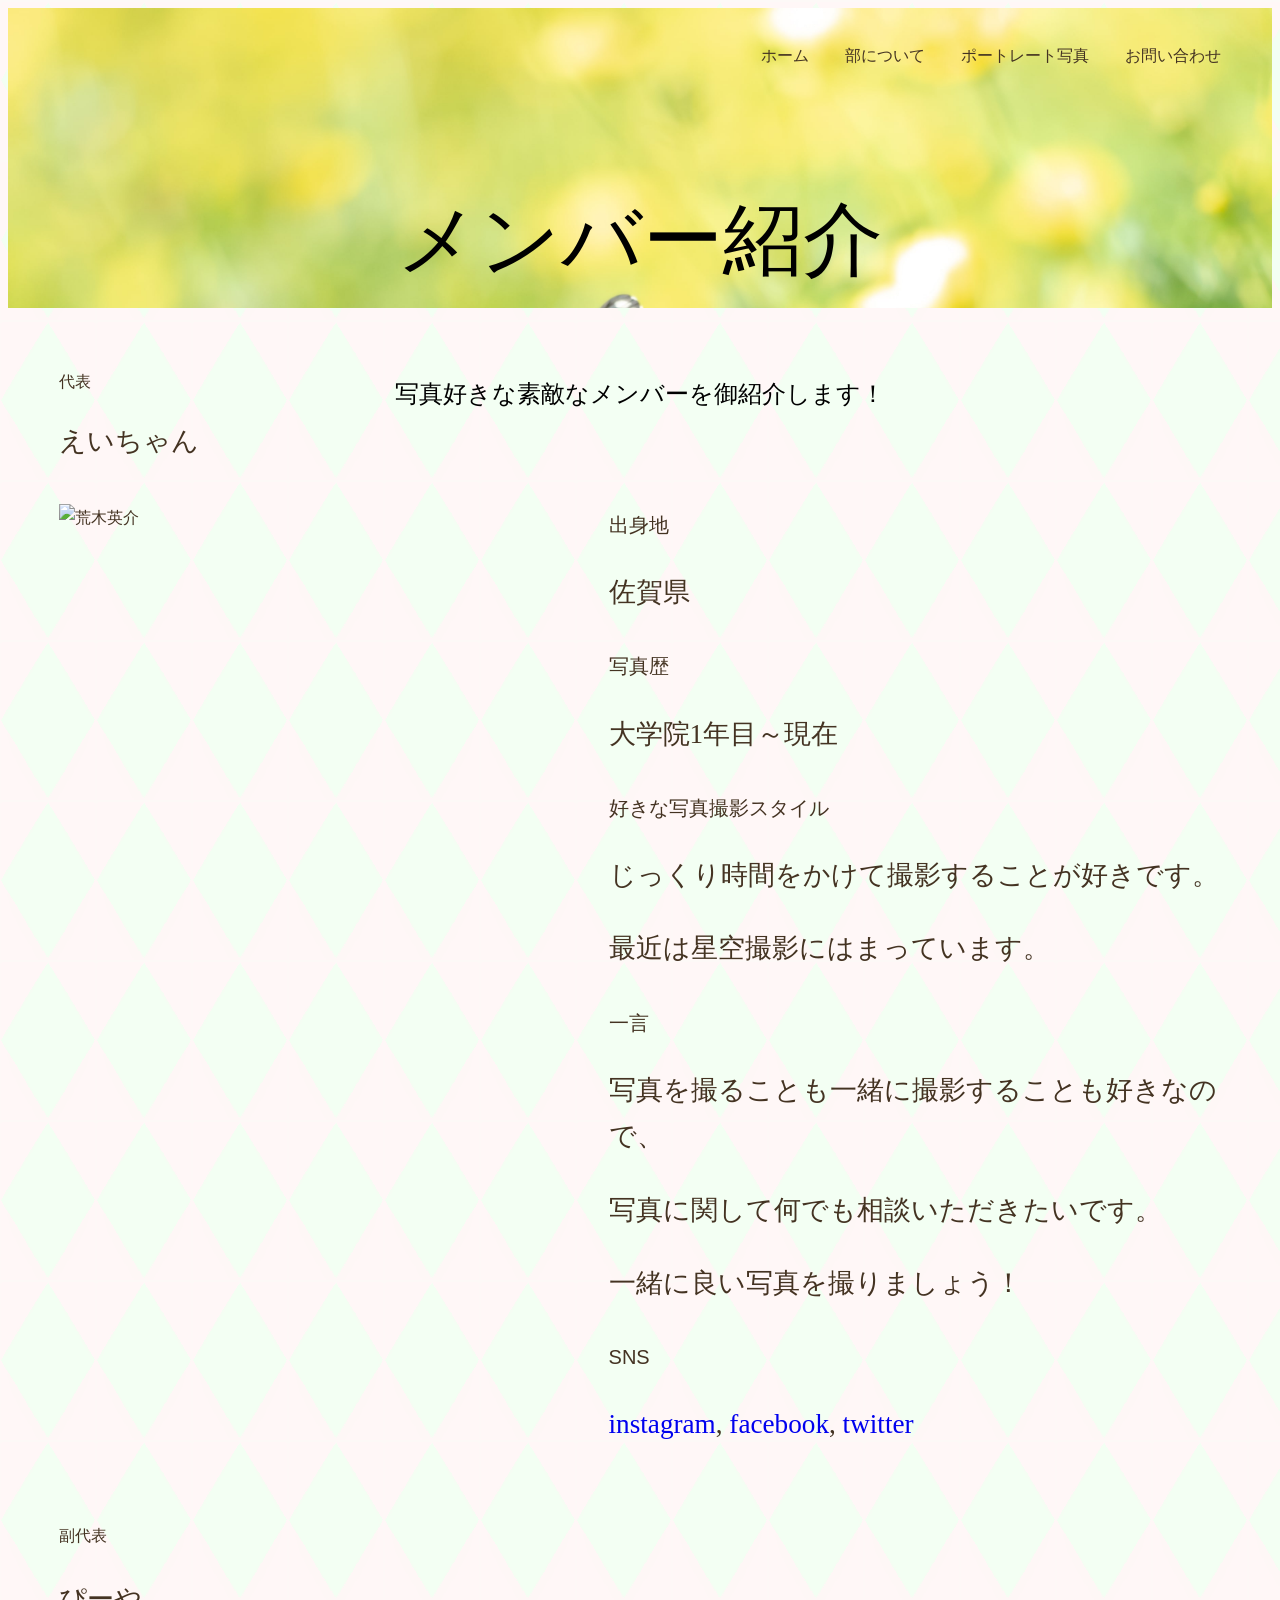
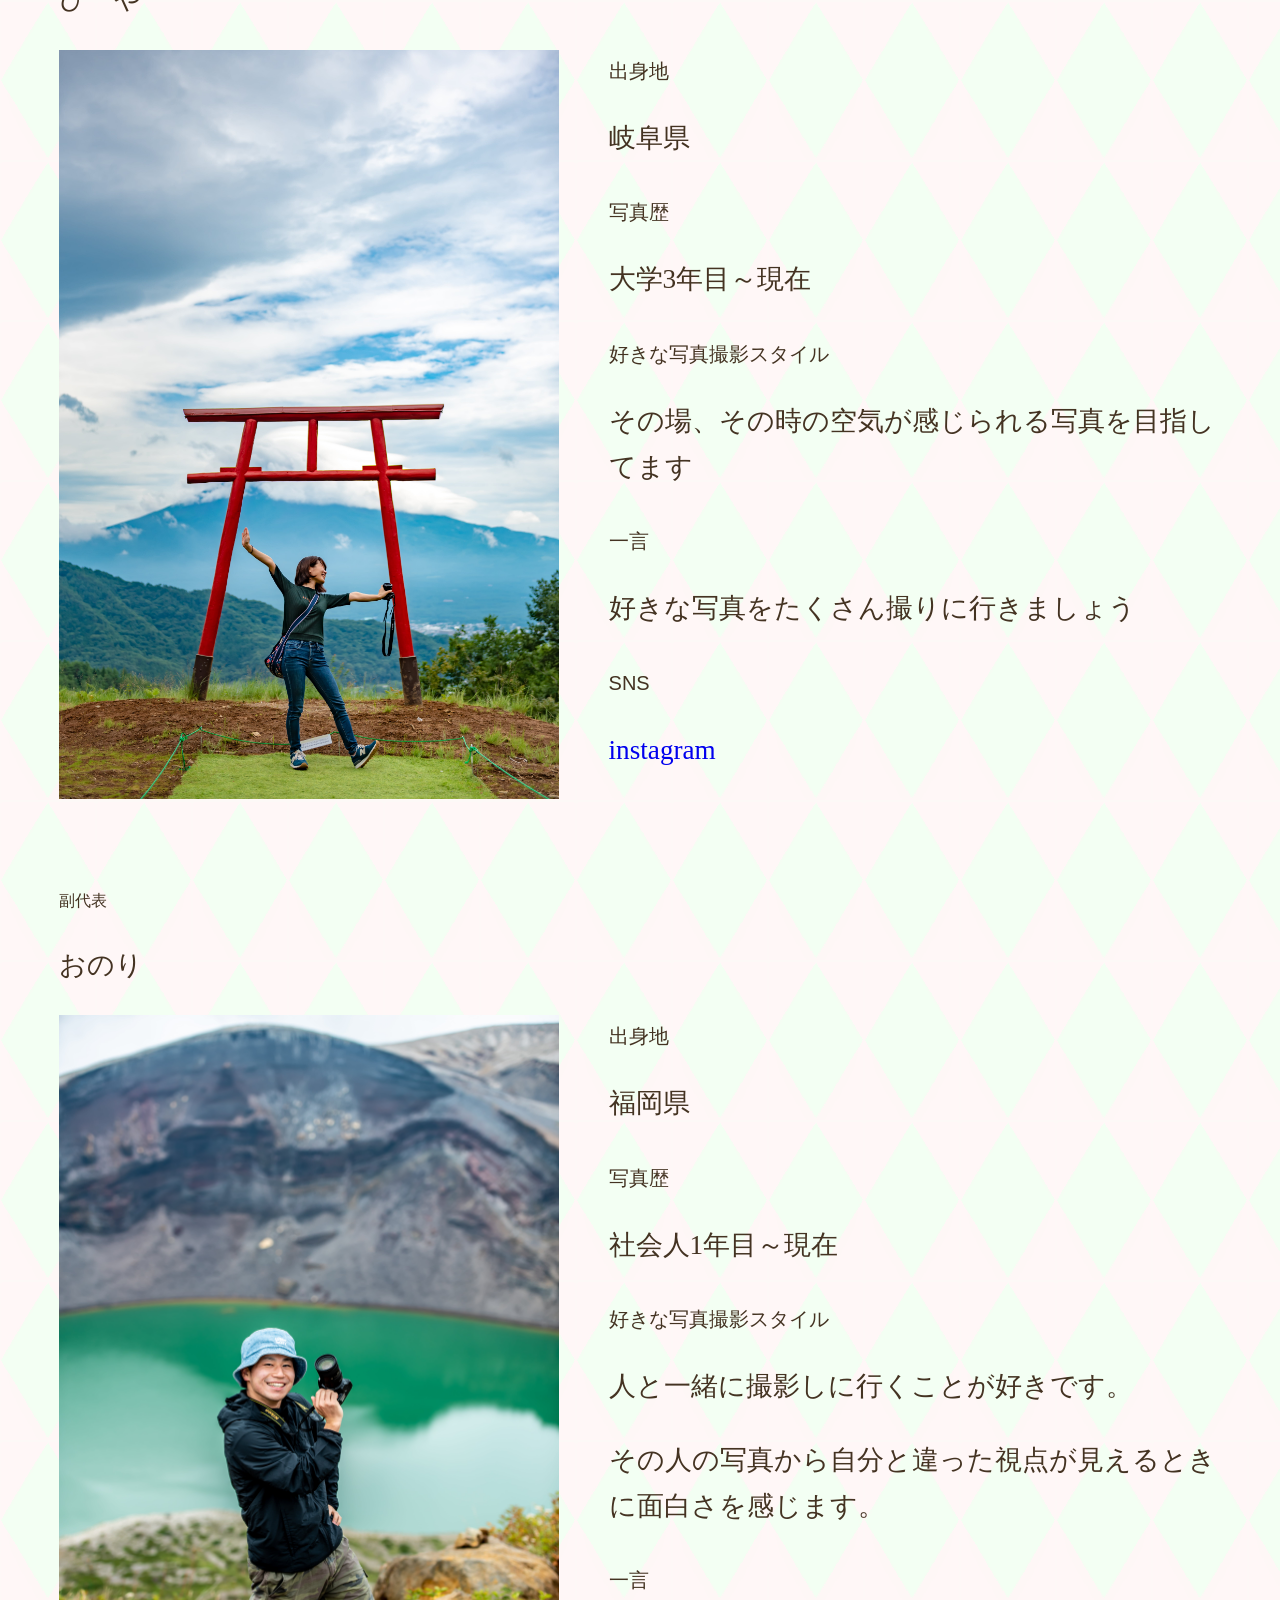
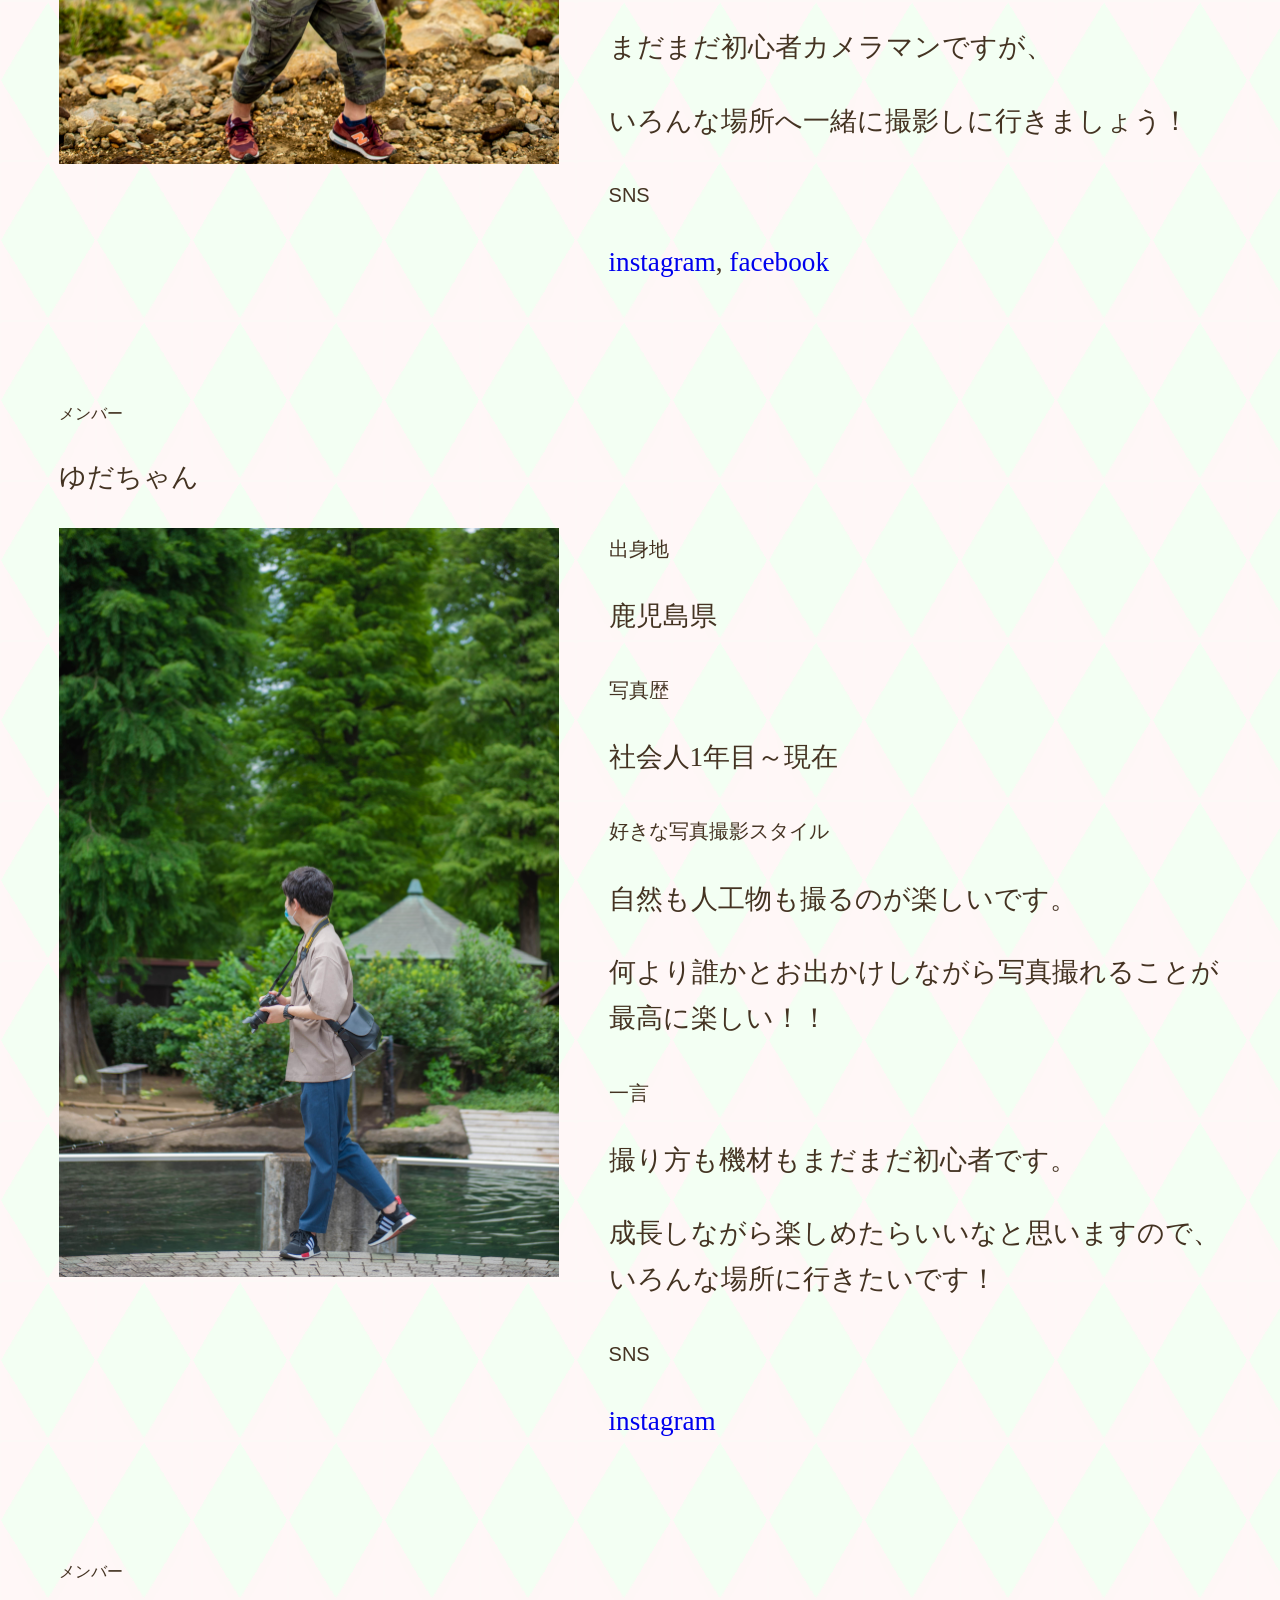
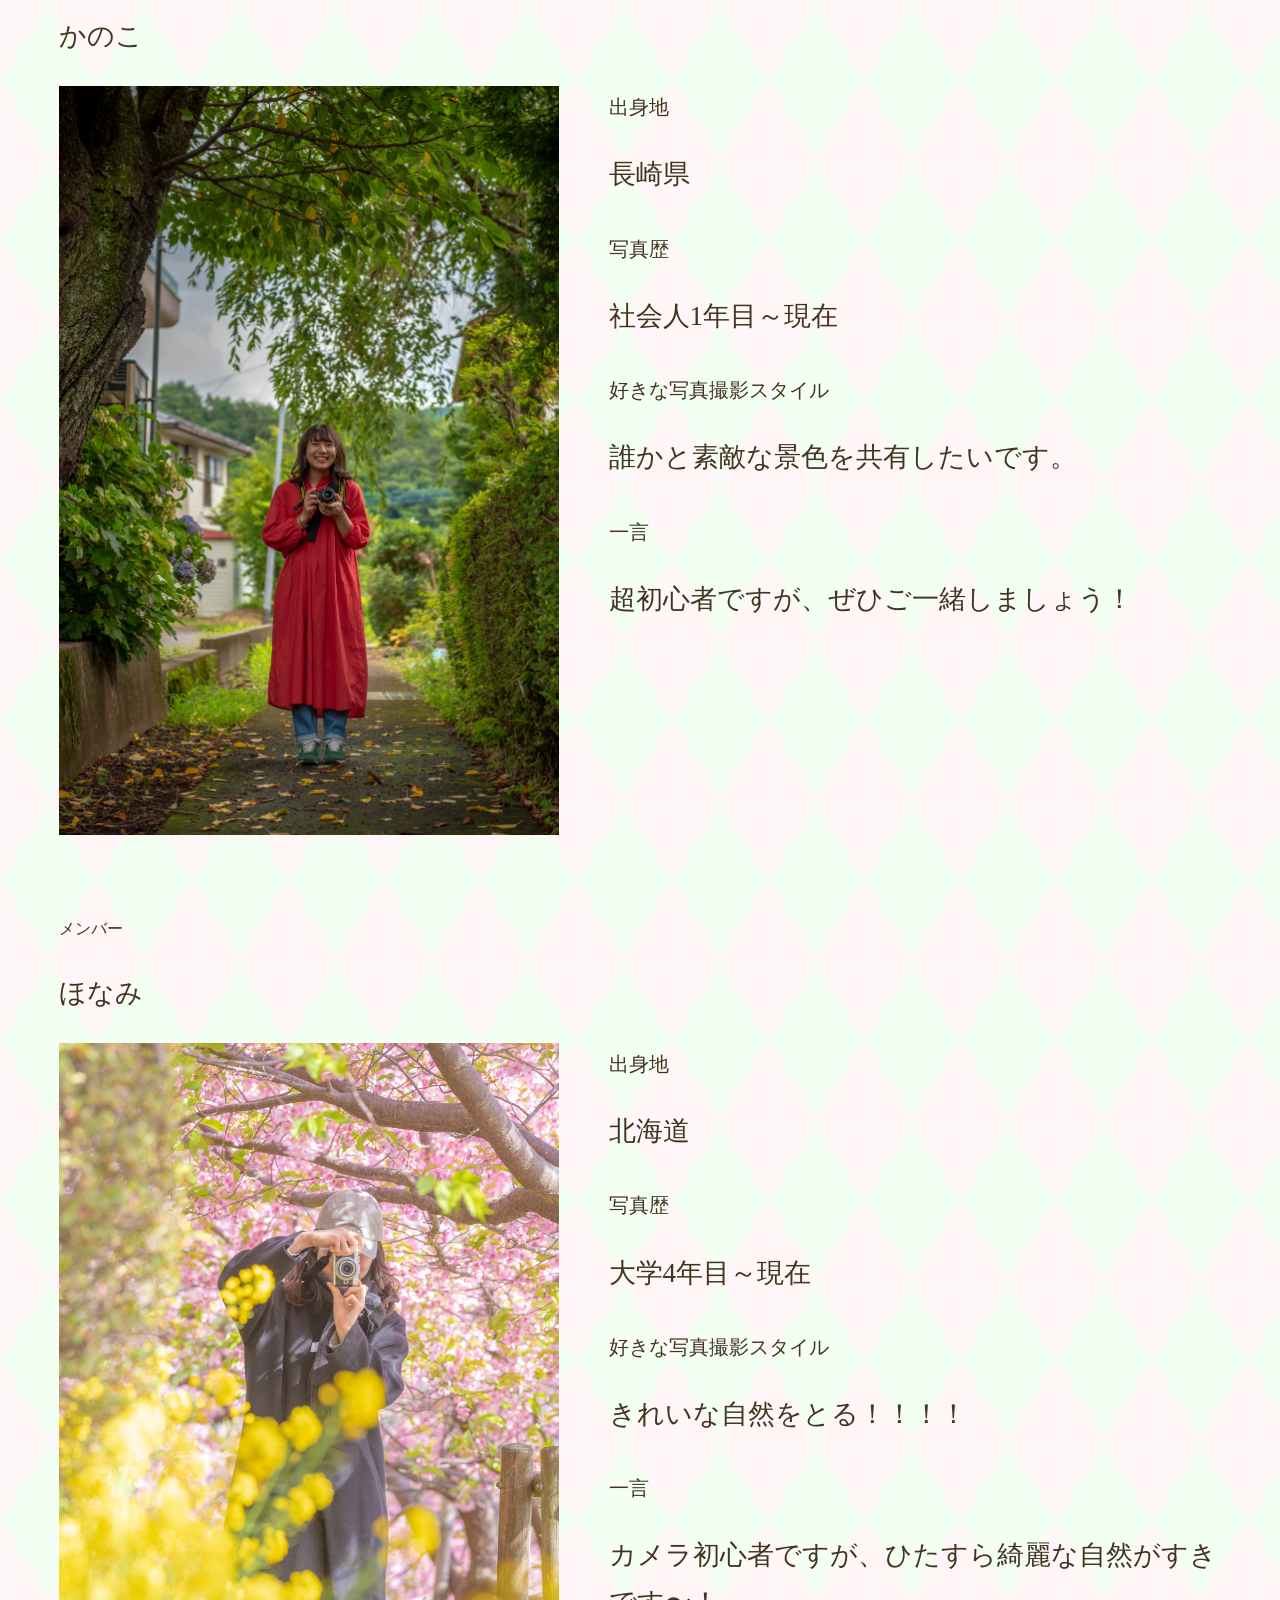
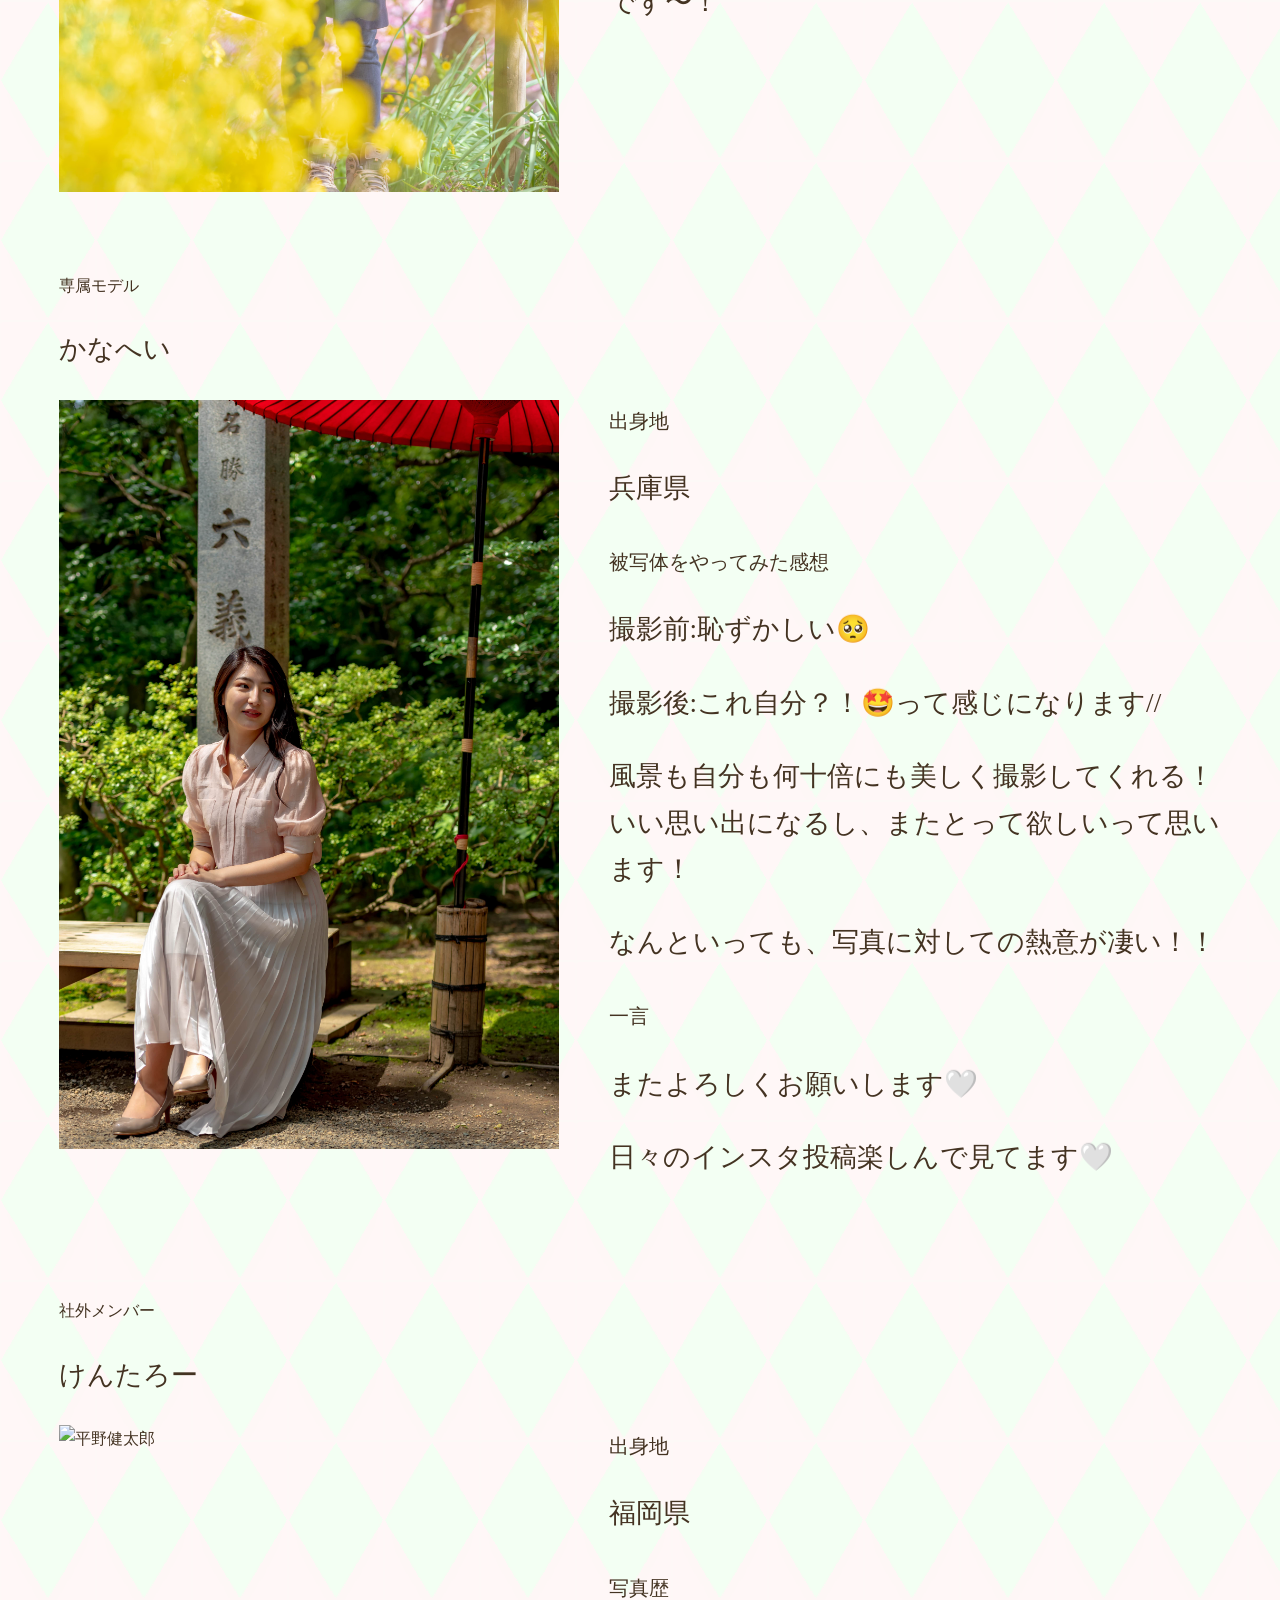
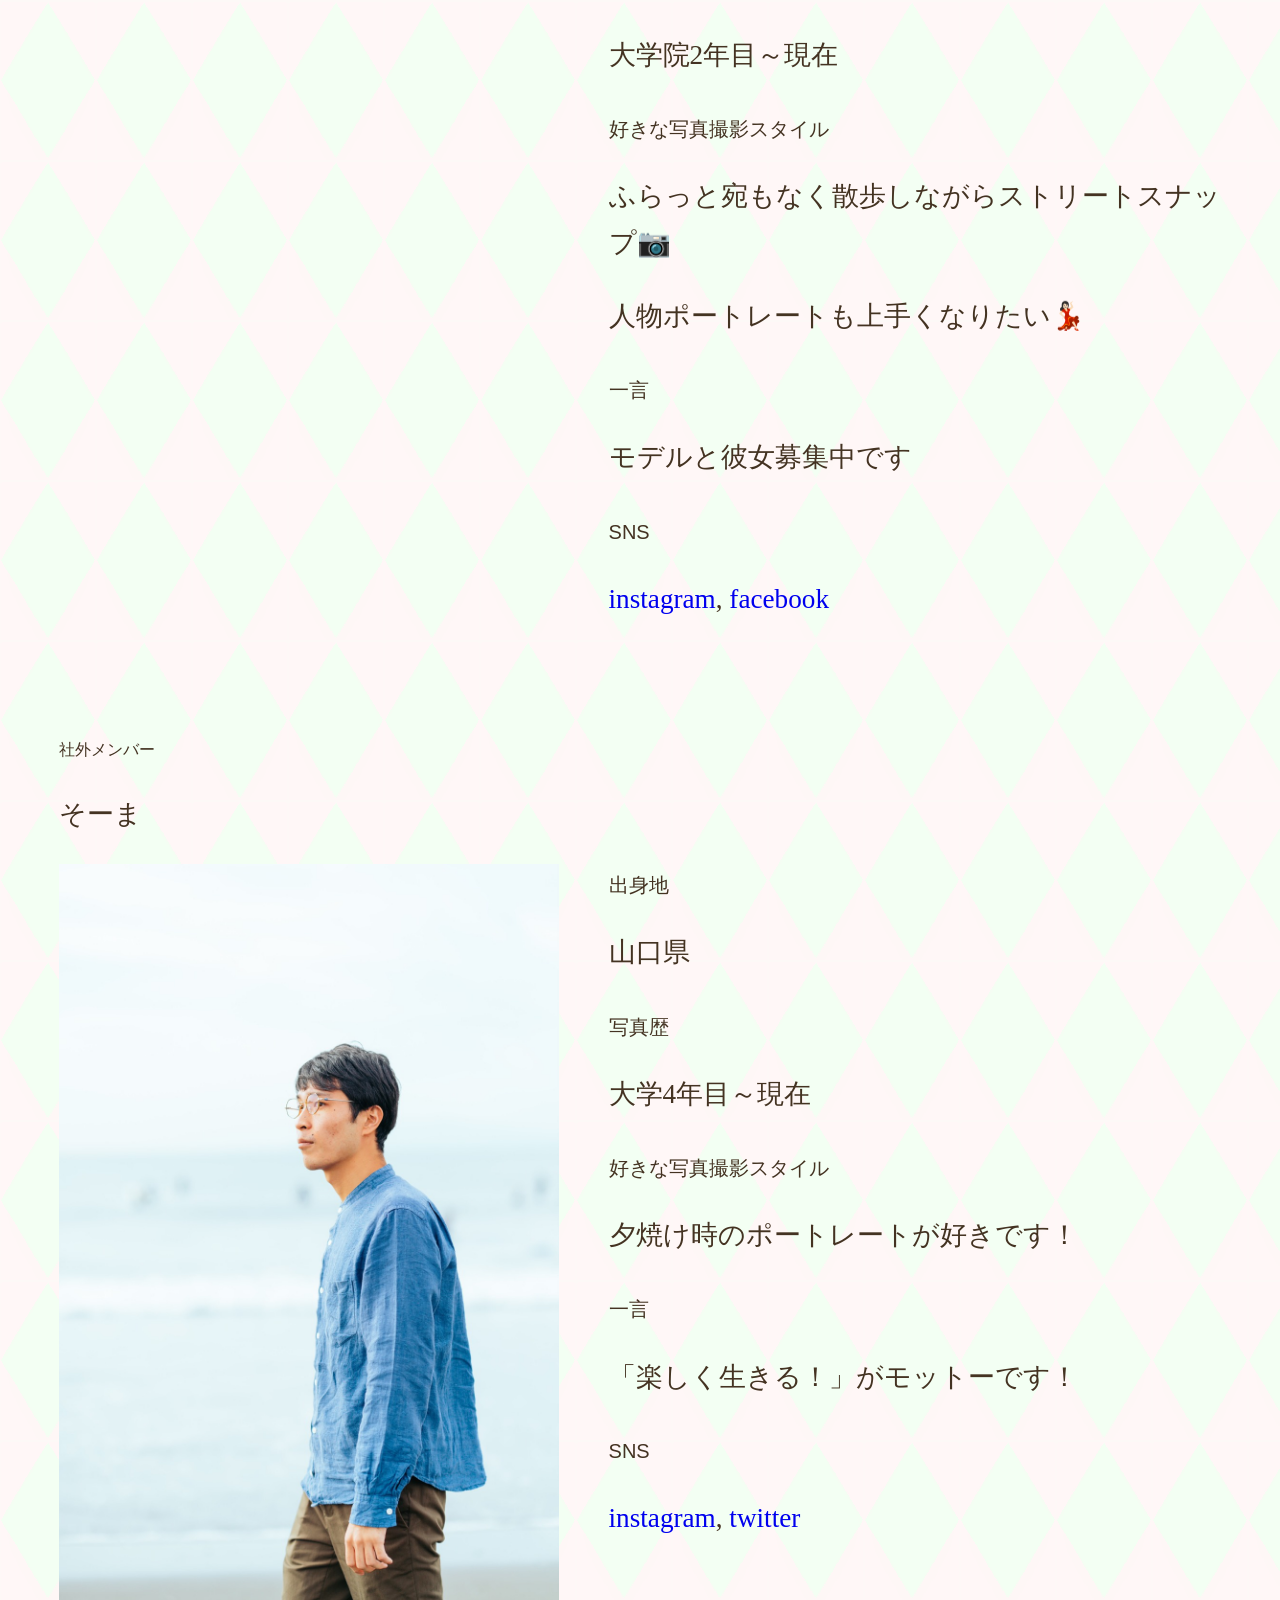
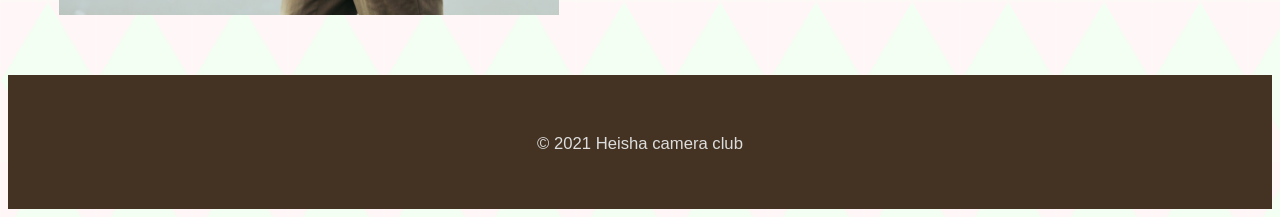
==== commit 5af686ec: "Update index.html" ====
--- a/index.html
+++ b/index.html
@@ -31,7 +31,7 @@
 
     <div class="home-content wrapper">
       <h2 class="page-title">メンバー紹介</h2>
-      <p>素敵なメンバー達を紹介します！</p>
+      <p>写真好きな素敵なメンバーを御紹介します！</p>
     </div>
     </div>
 
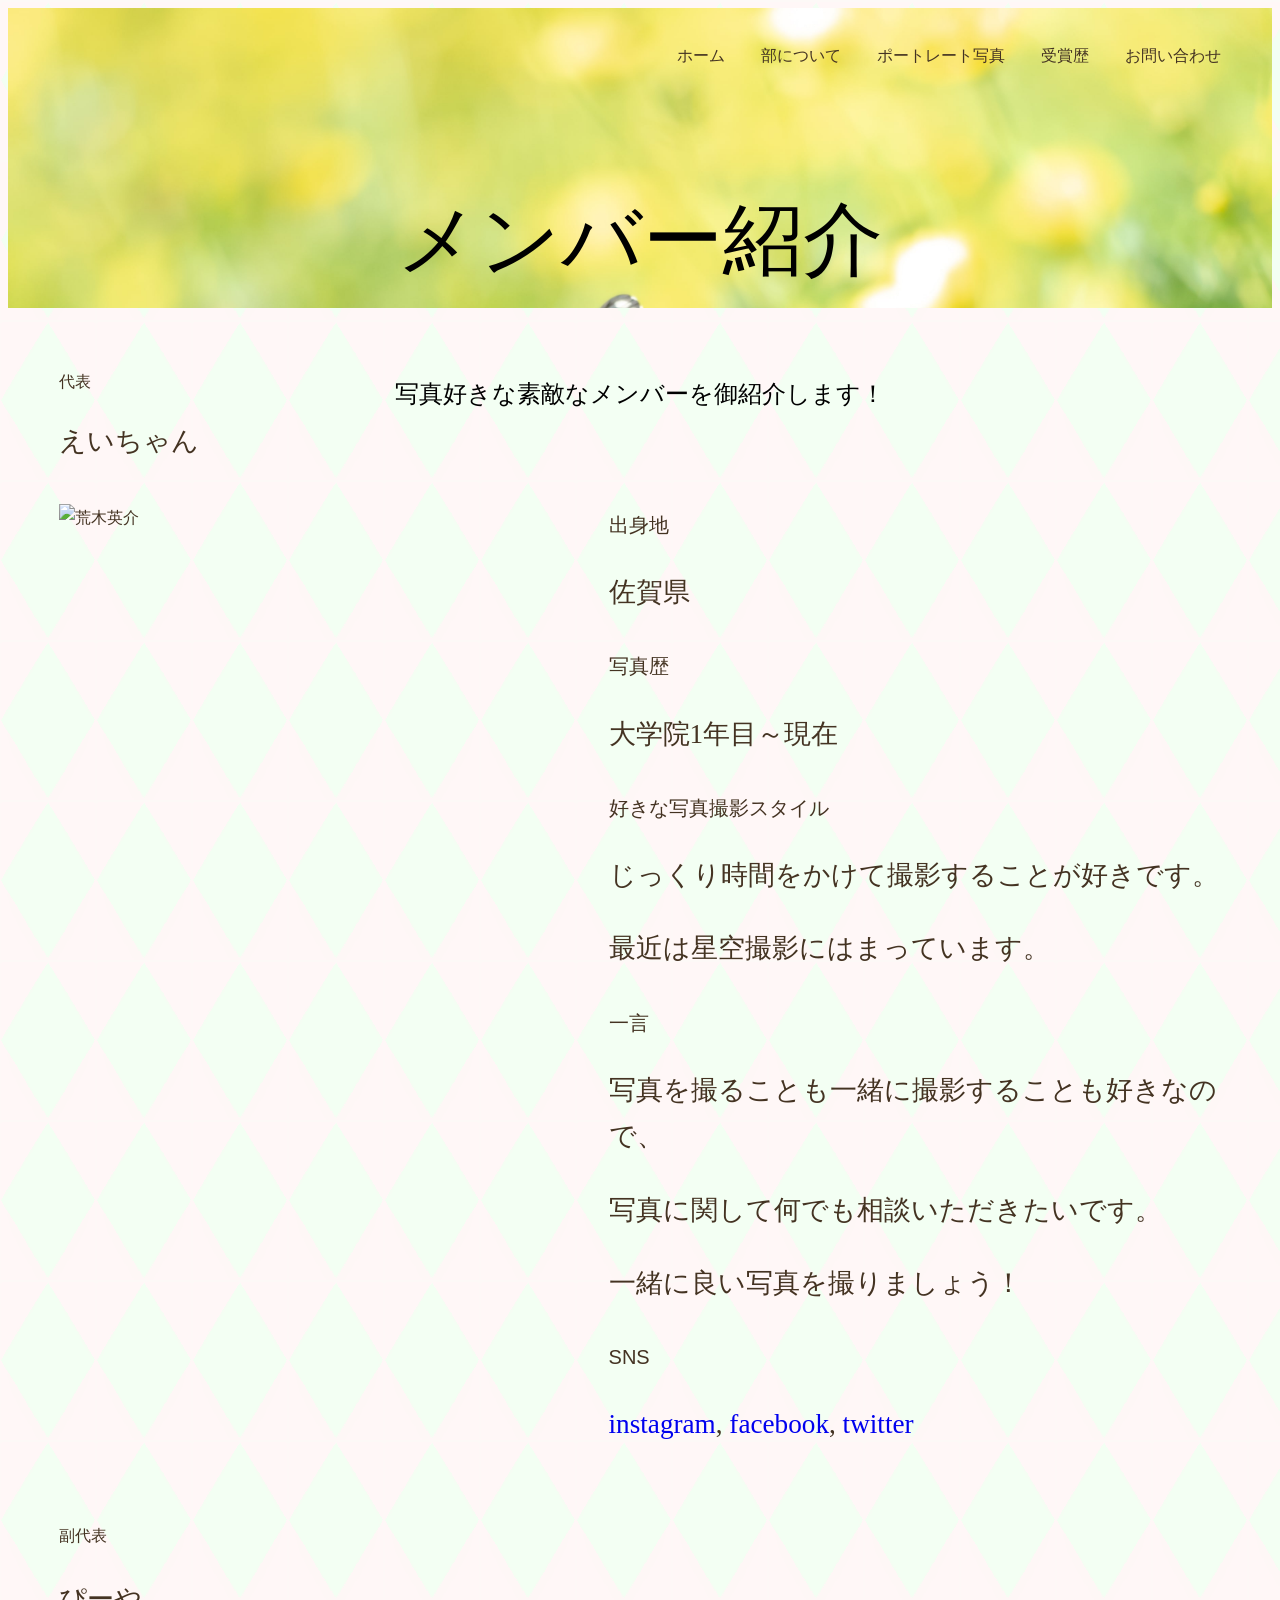
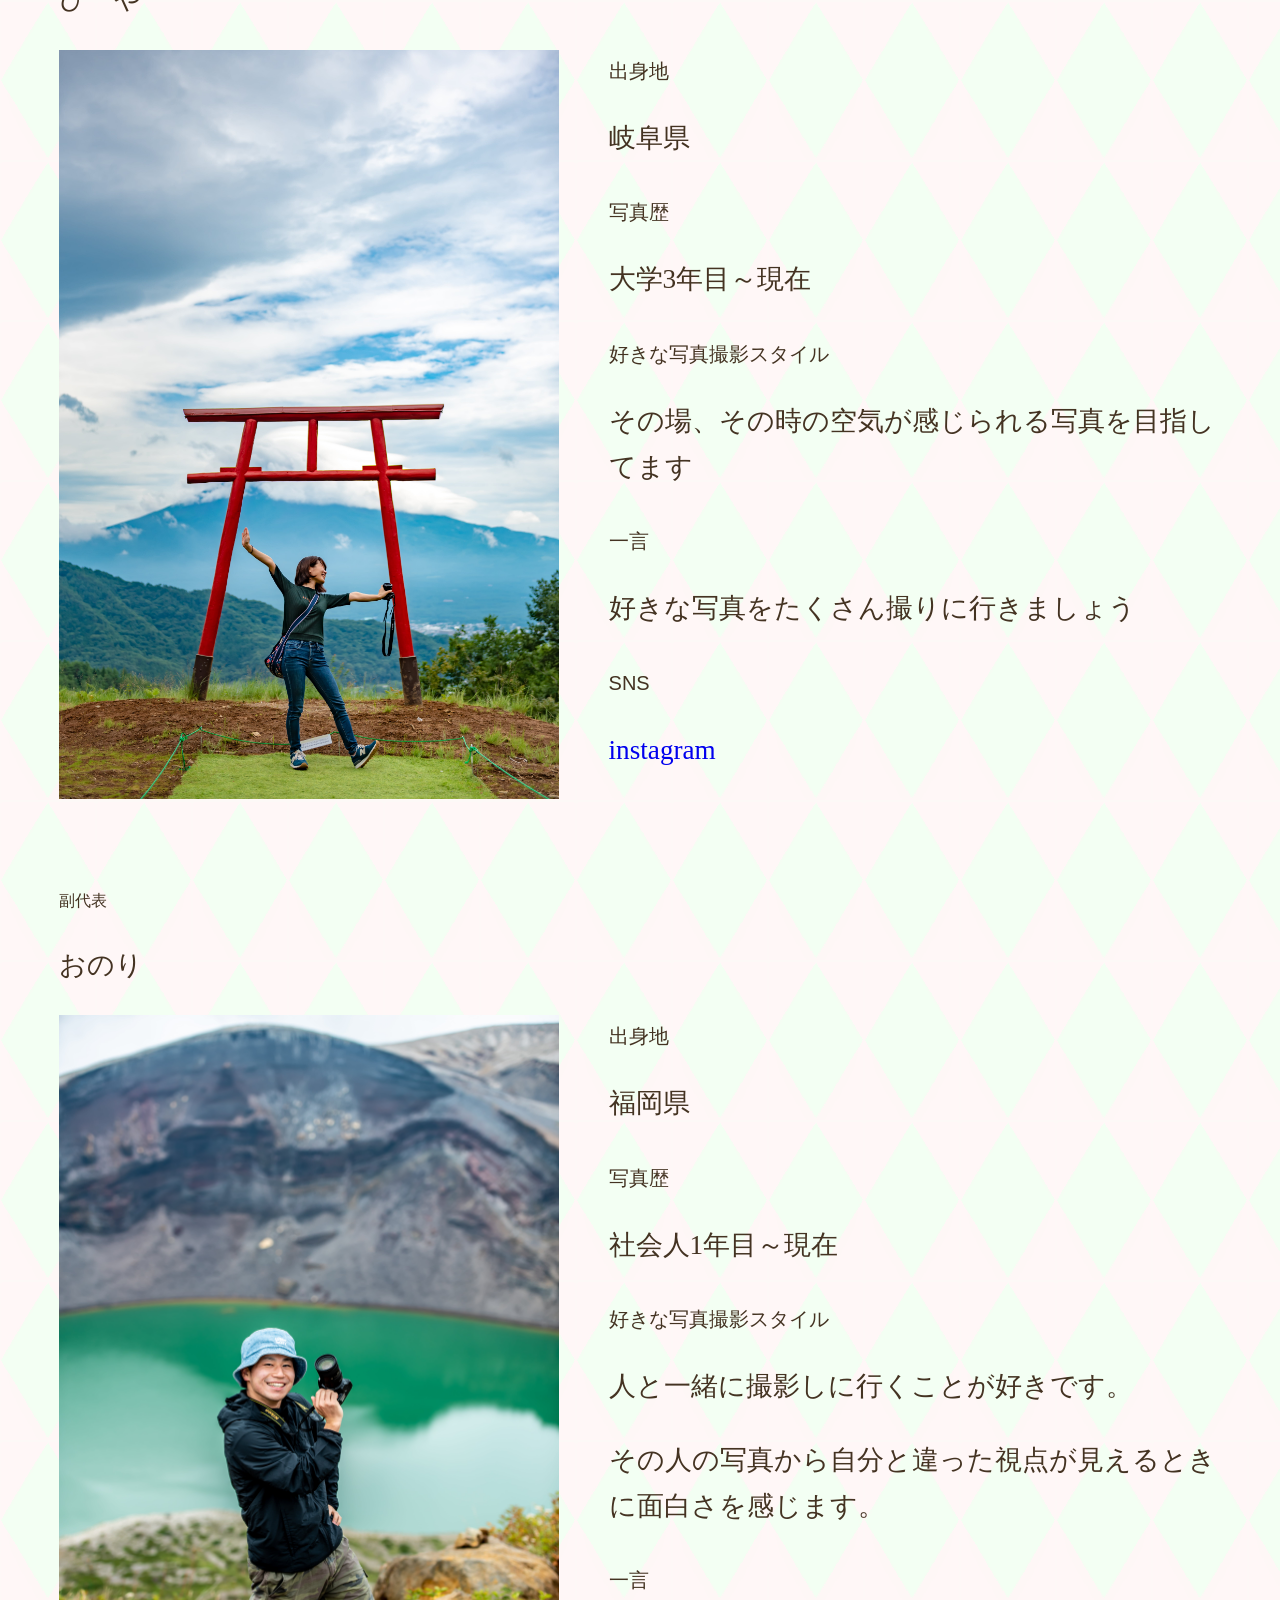
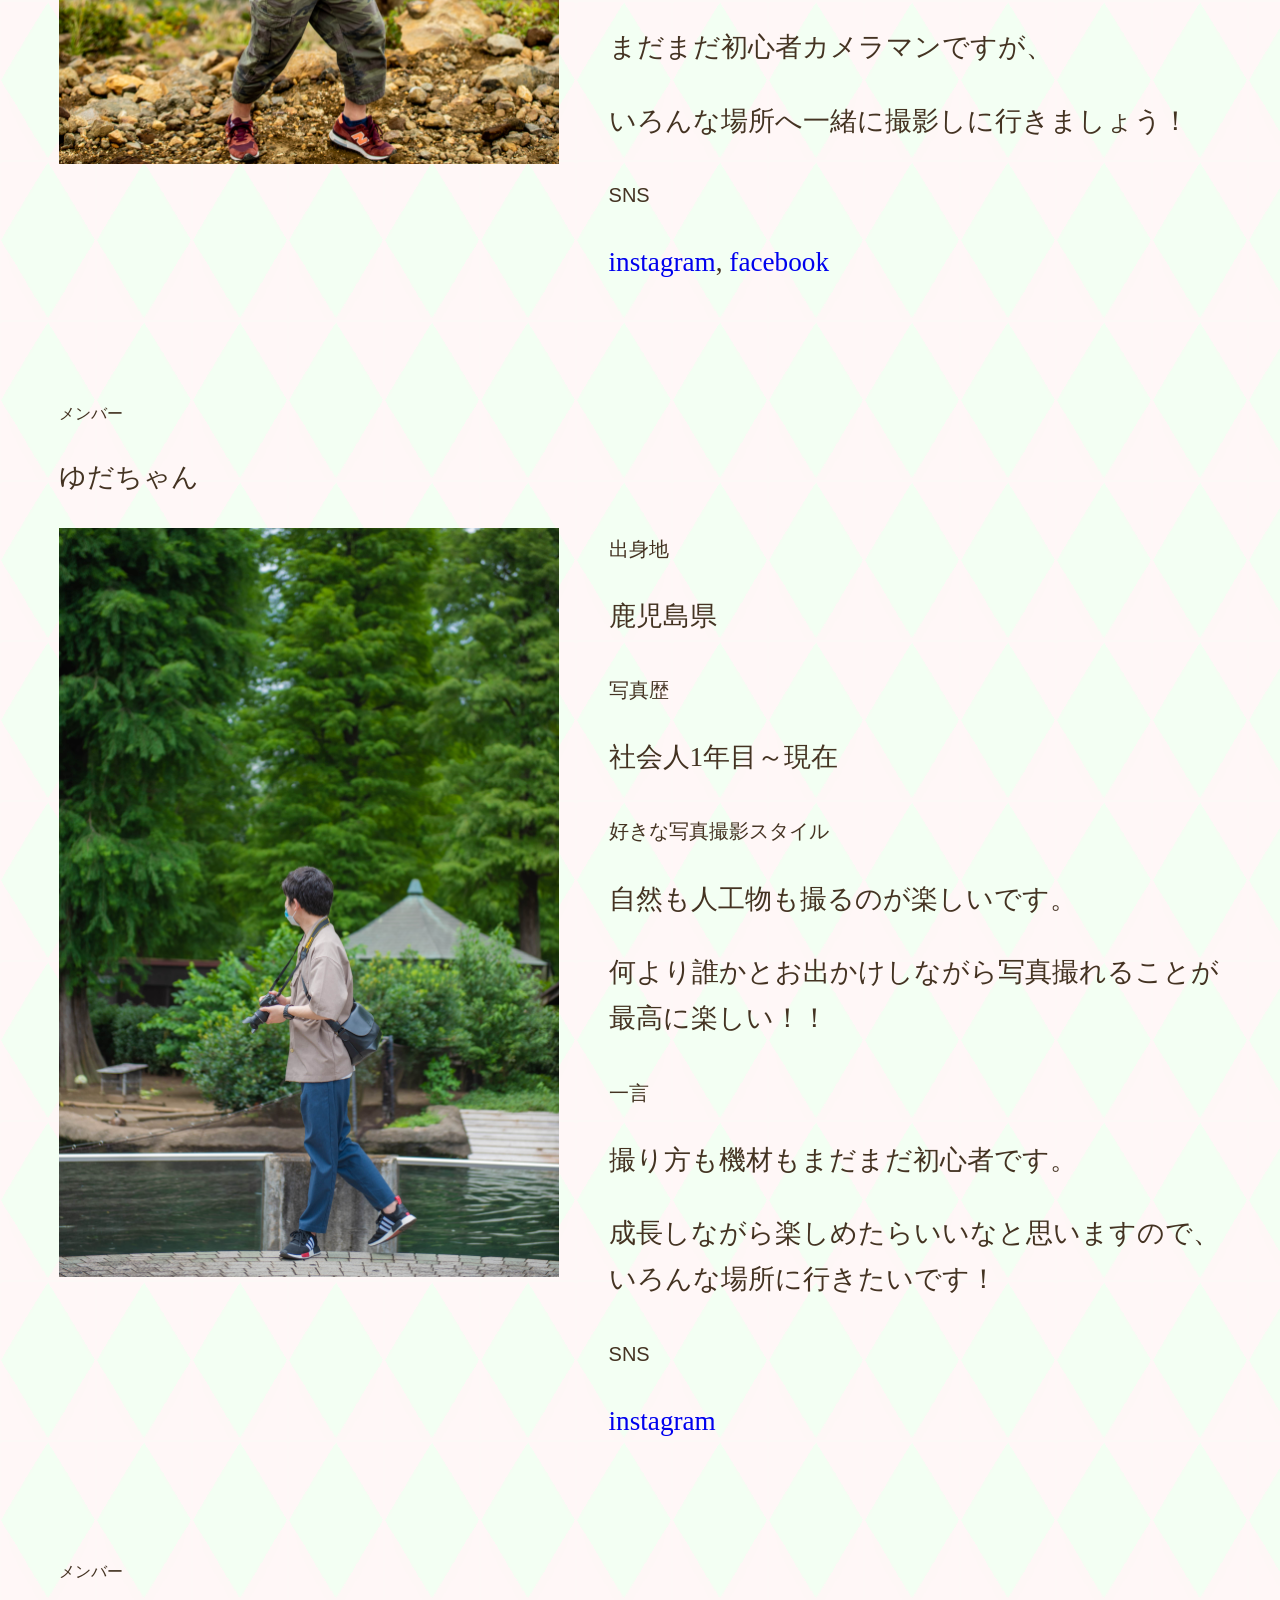
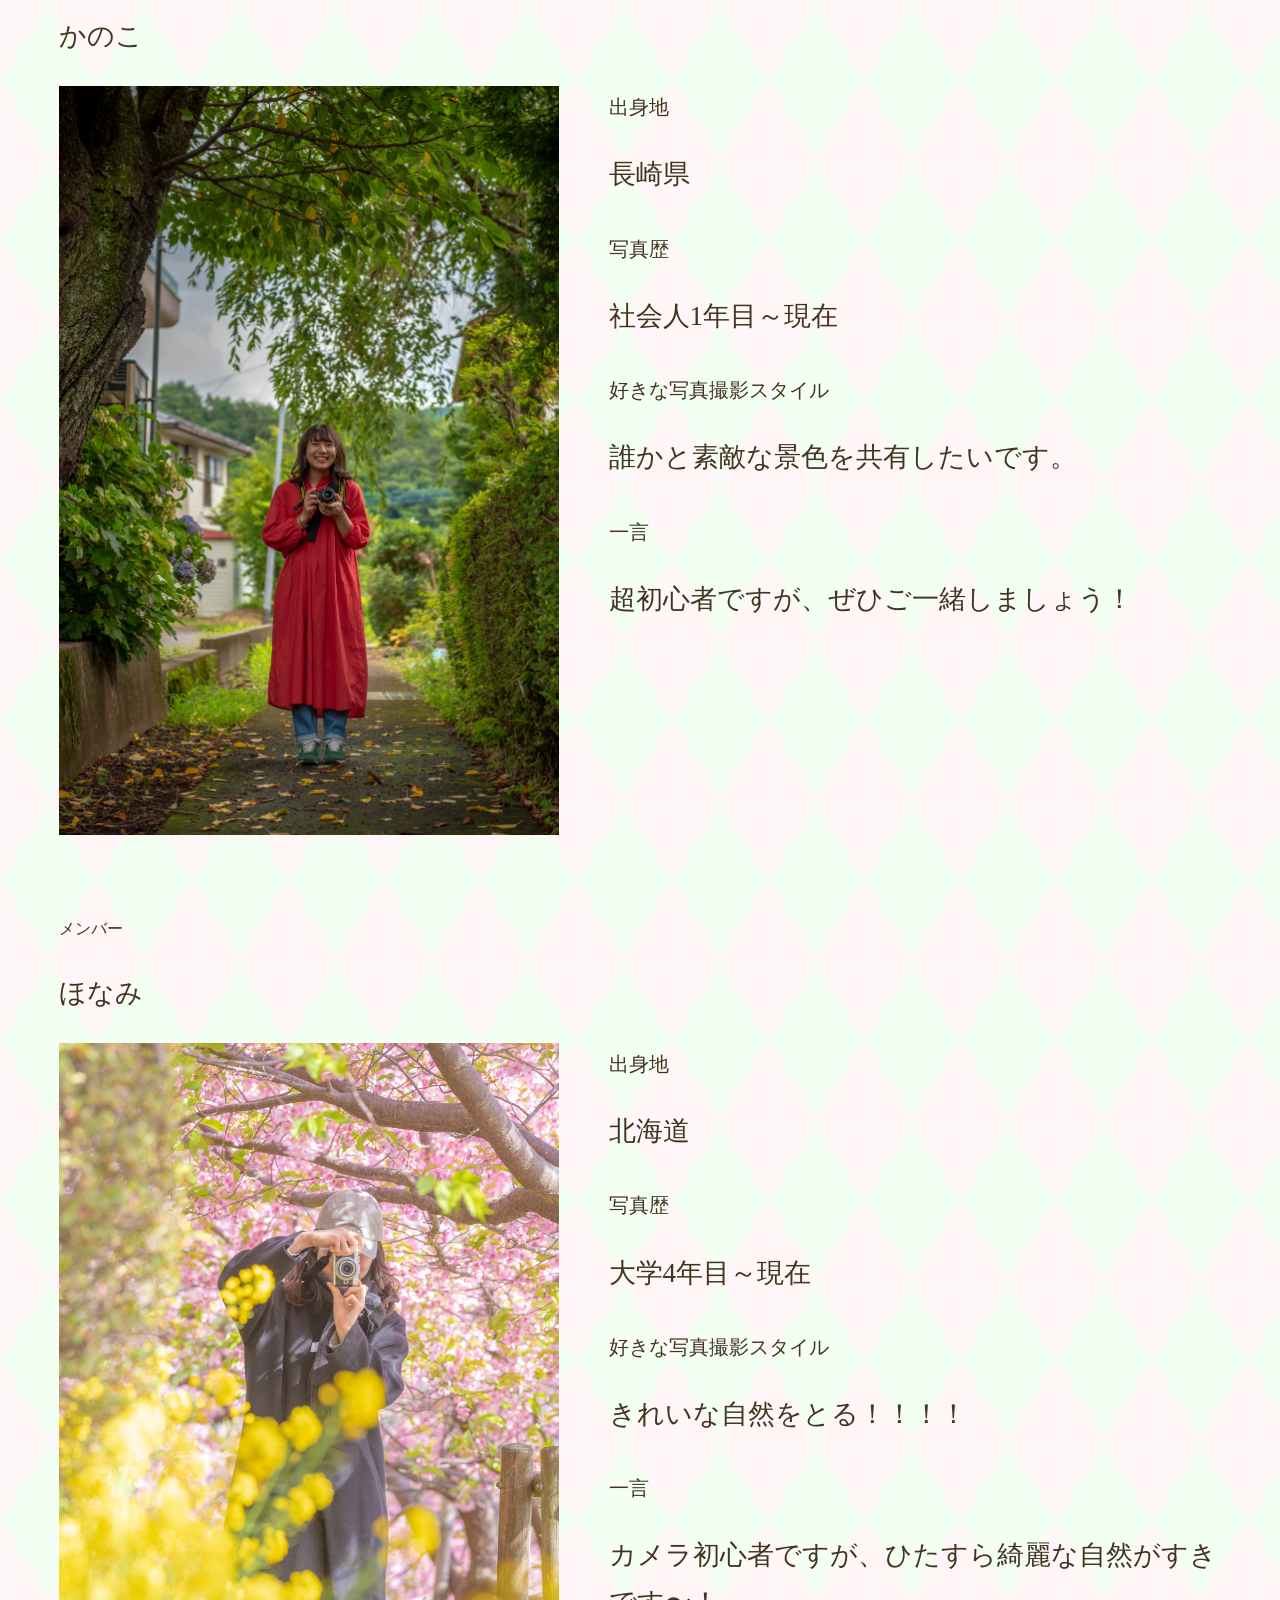
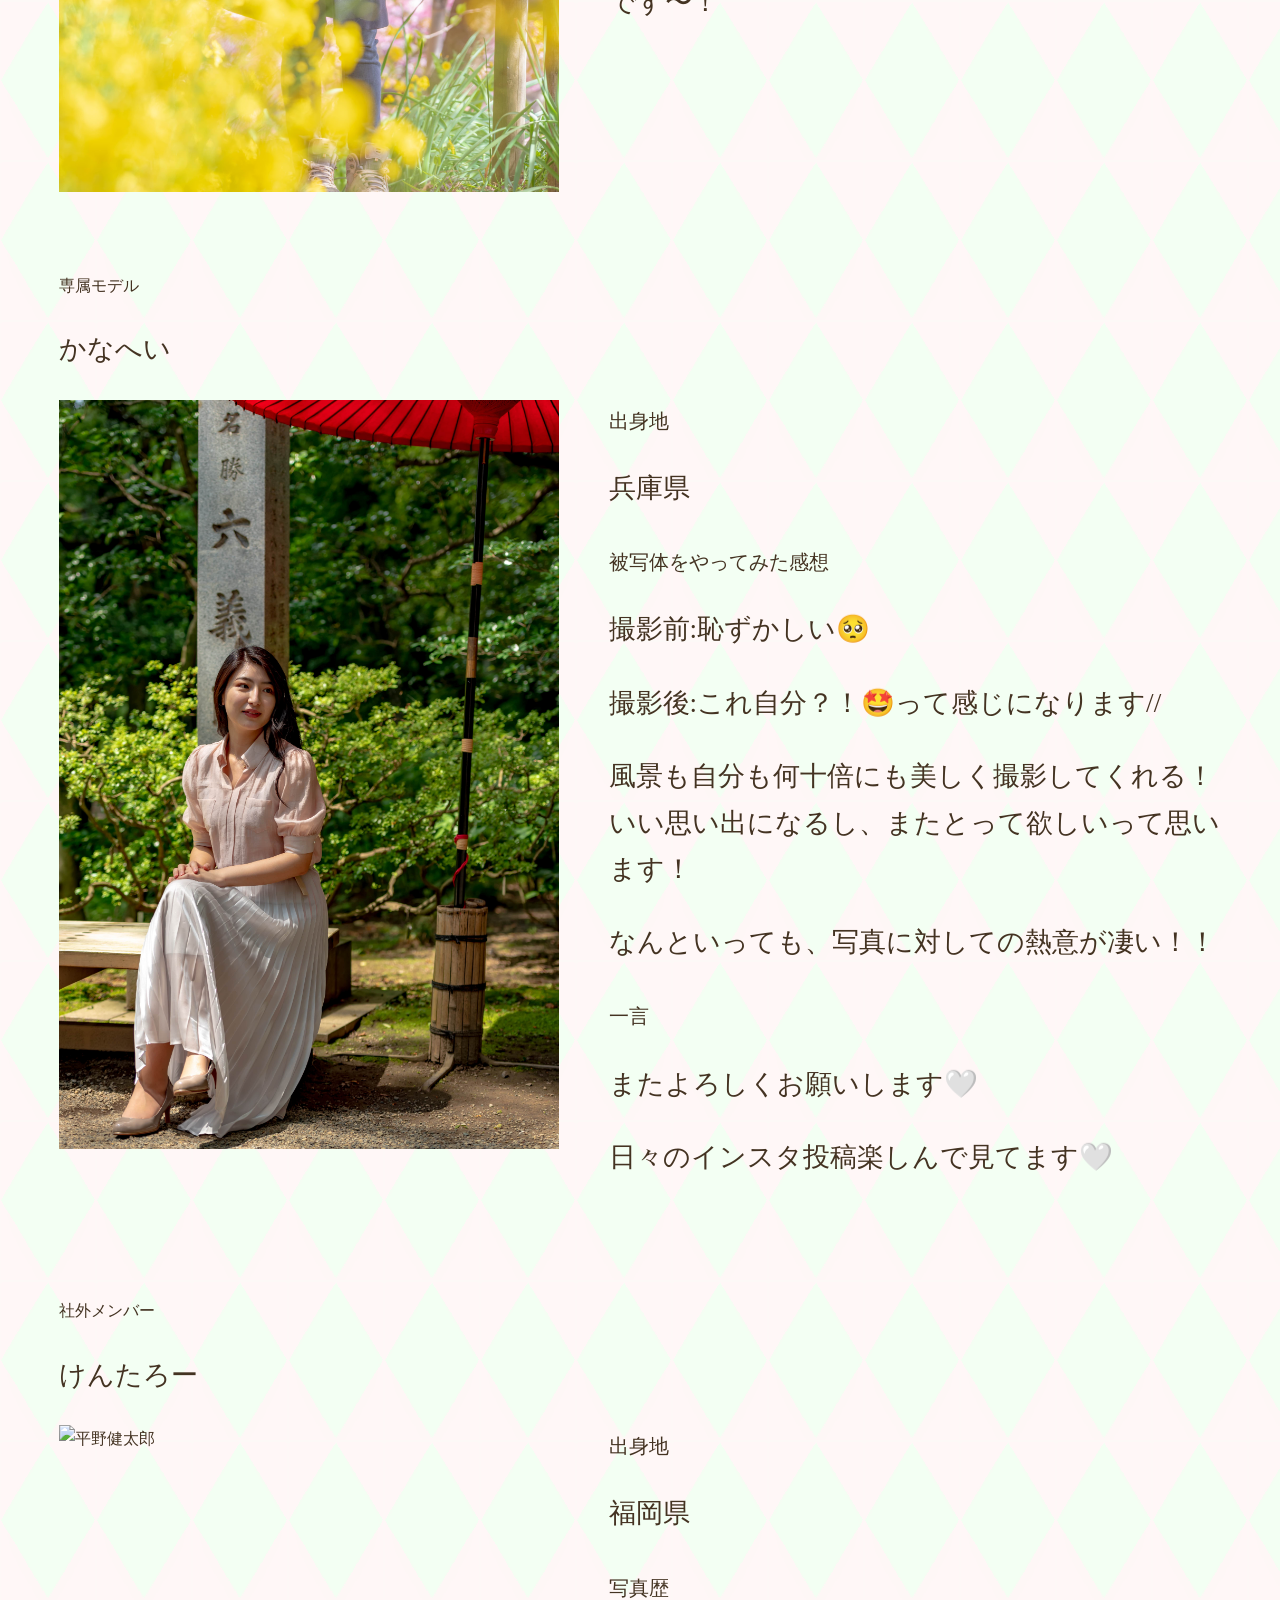
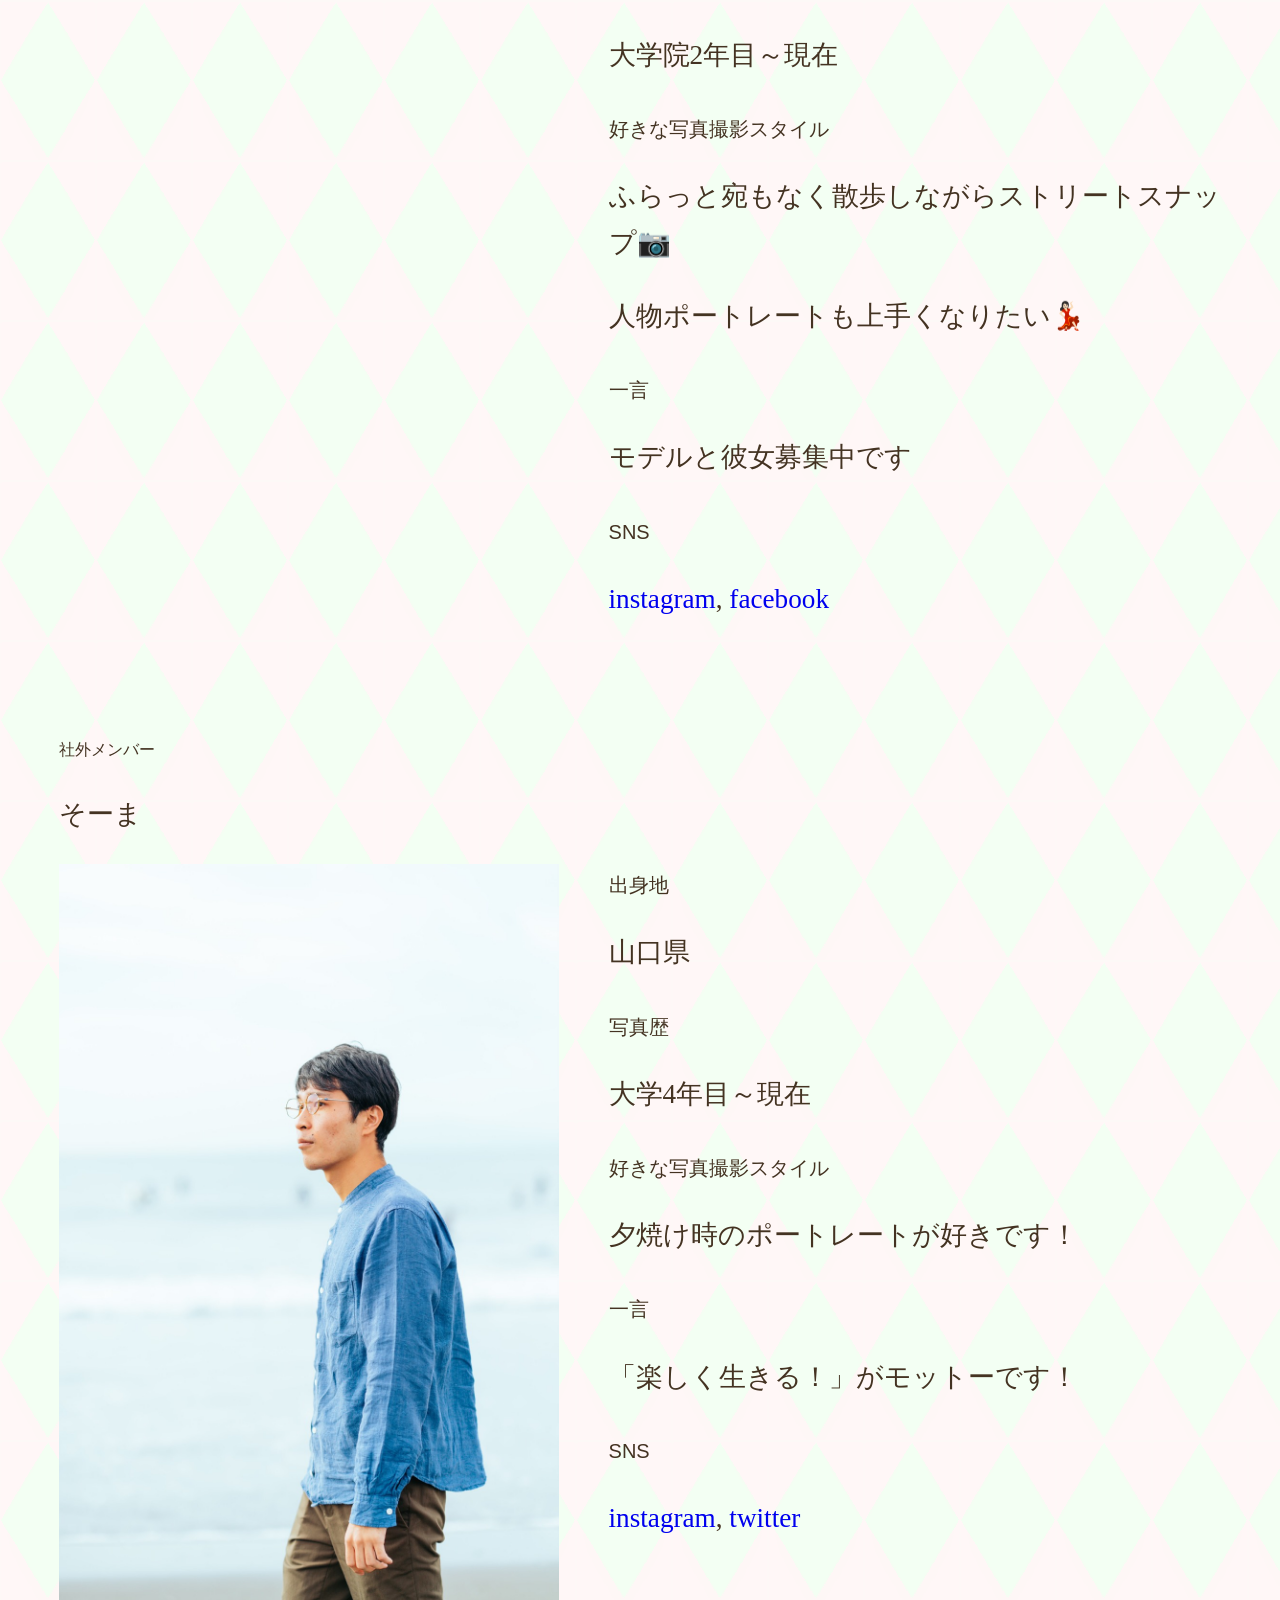
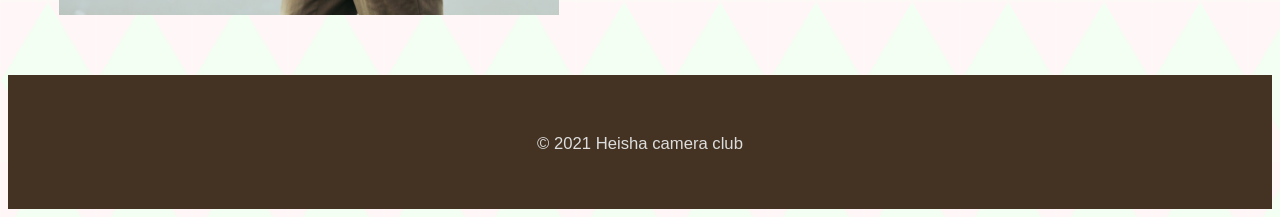
==== commit 296110a8: "Update index.html" ====
--- a/index.html
+++ b/index.html
@@ -24,6 +24,7 @@
           <li><a href="https://teto-html.github.io/cameraclub/">ホーム</a></li>
           <li><a href="https://teto-html.github.io/aboutclub/">部について</a></li>
           <li><a href="https://teto-html.github.io/Portrait/">ポートレート写真</a></li>
+          <li><a href="https://teto-html.github.io/award/">受賞歴</a></li>          
           <li><a href="https://docs.google.com/forms/d/e/1FAIpQLSdsavaD66wnjVFfOGCf_AoDsE0qE2wQzwmR7YQIe1-B1pwzRg/viewform?embedded=true">お問い合わせ</a></li>
         </ul>
       </nav>
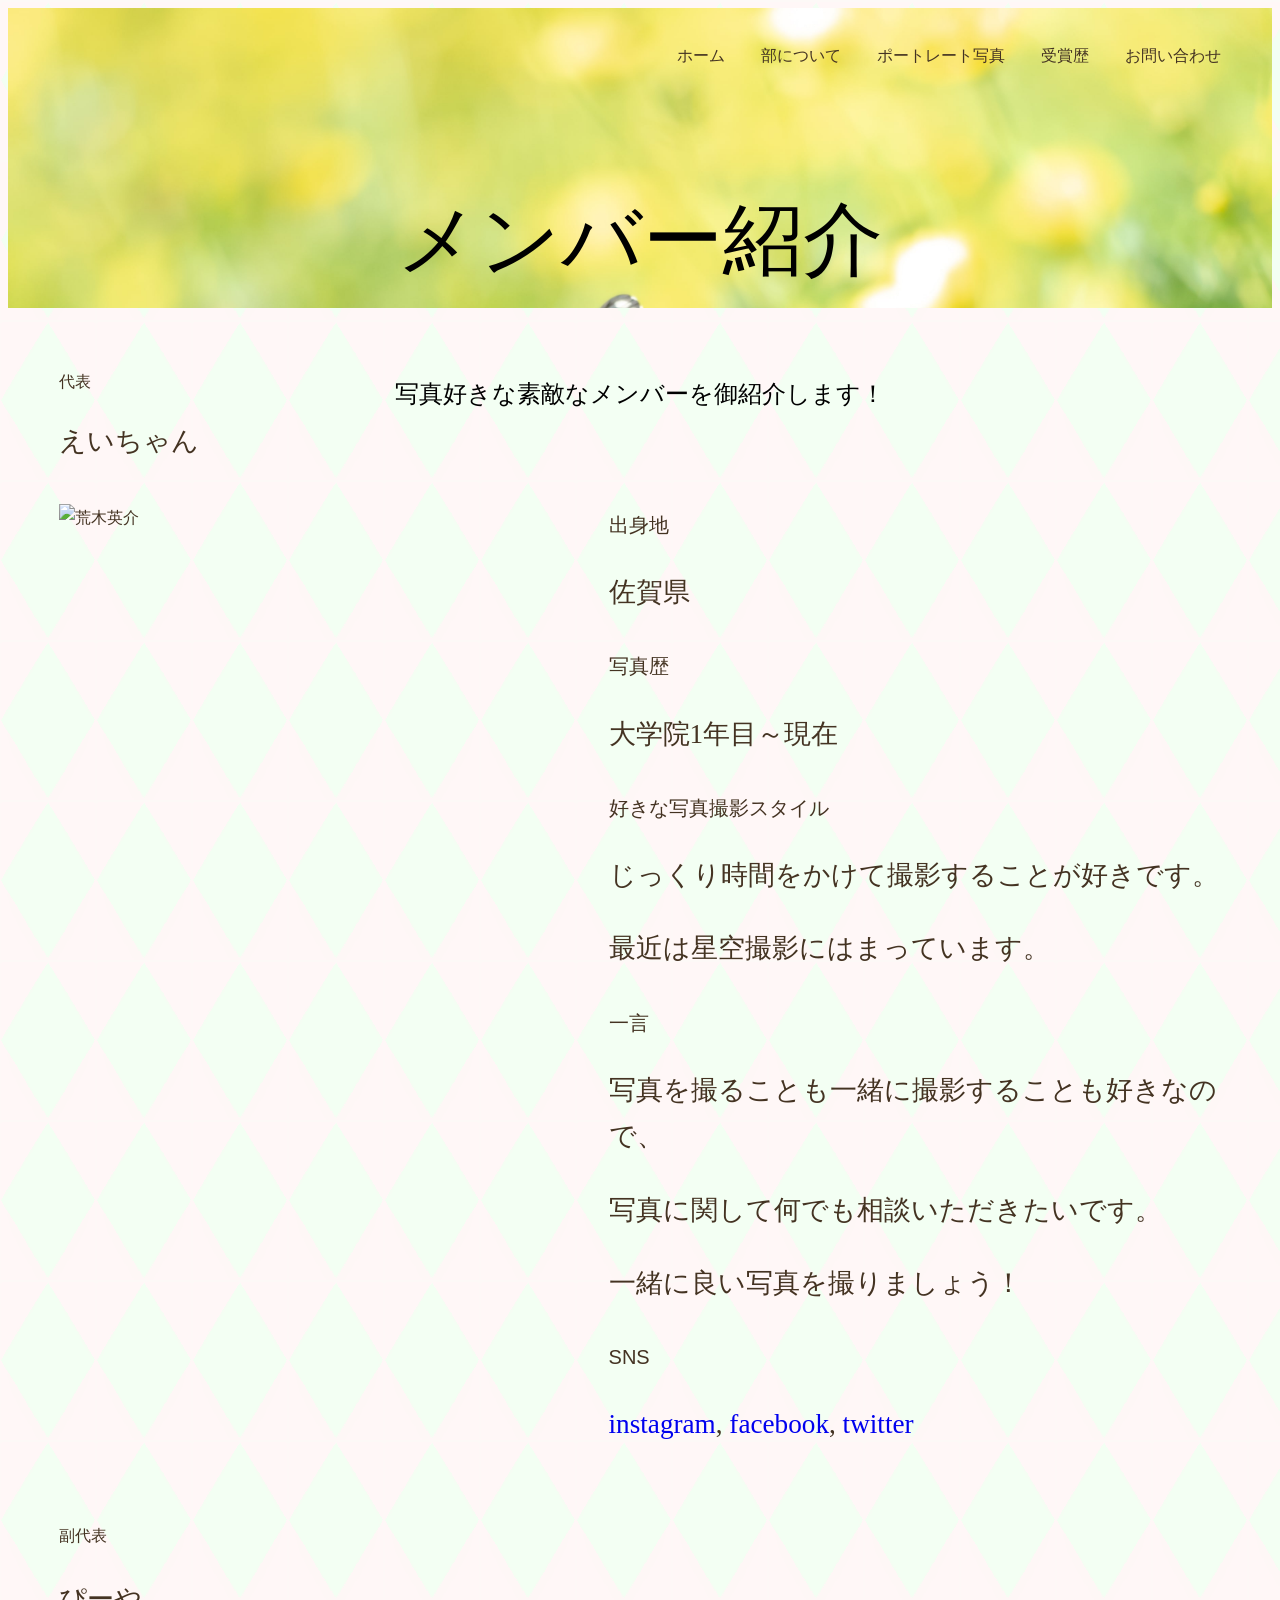
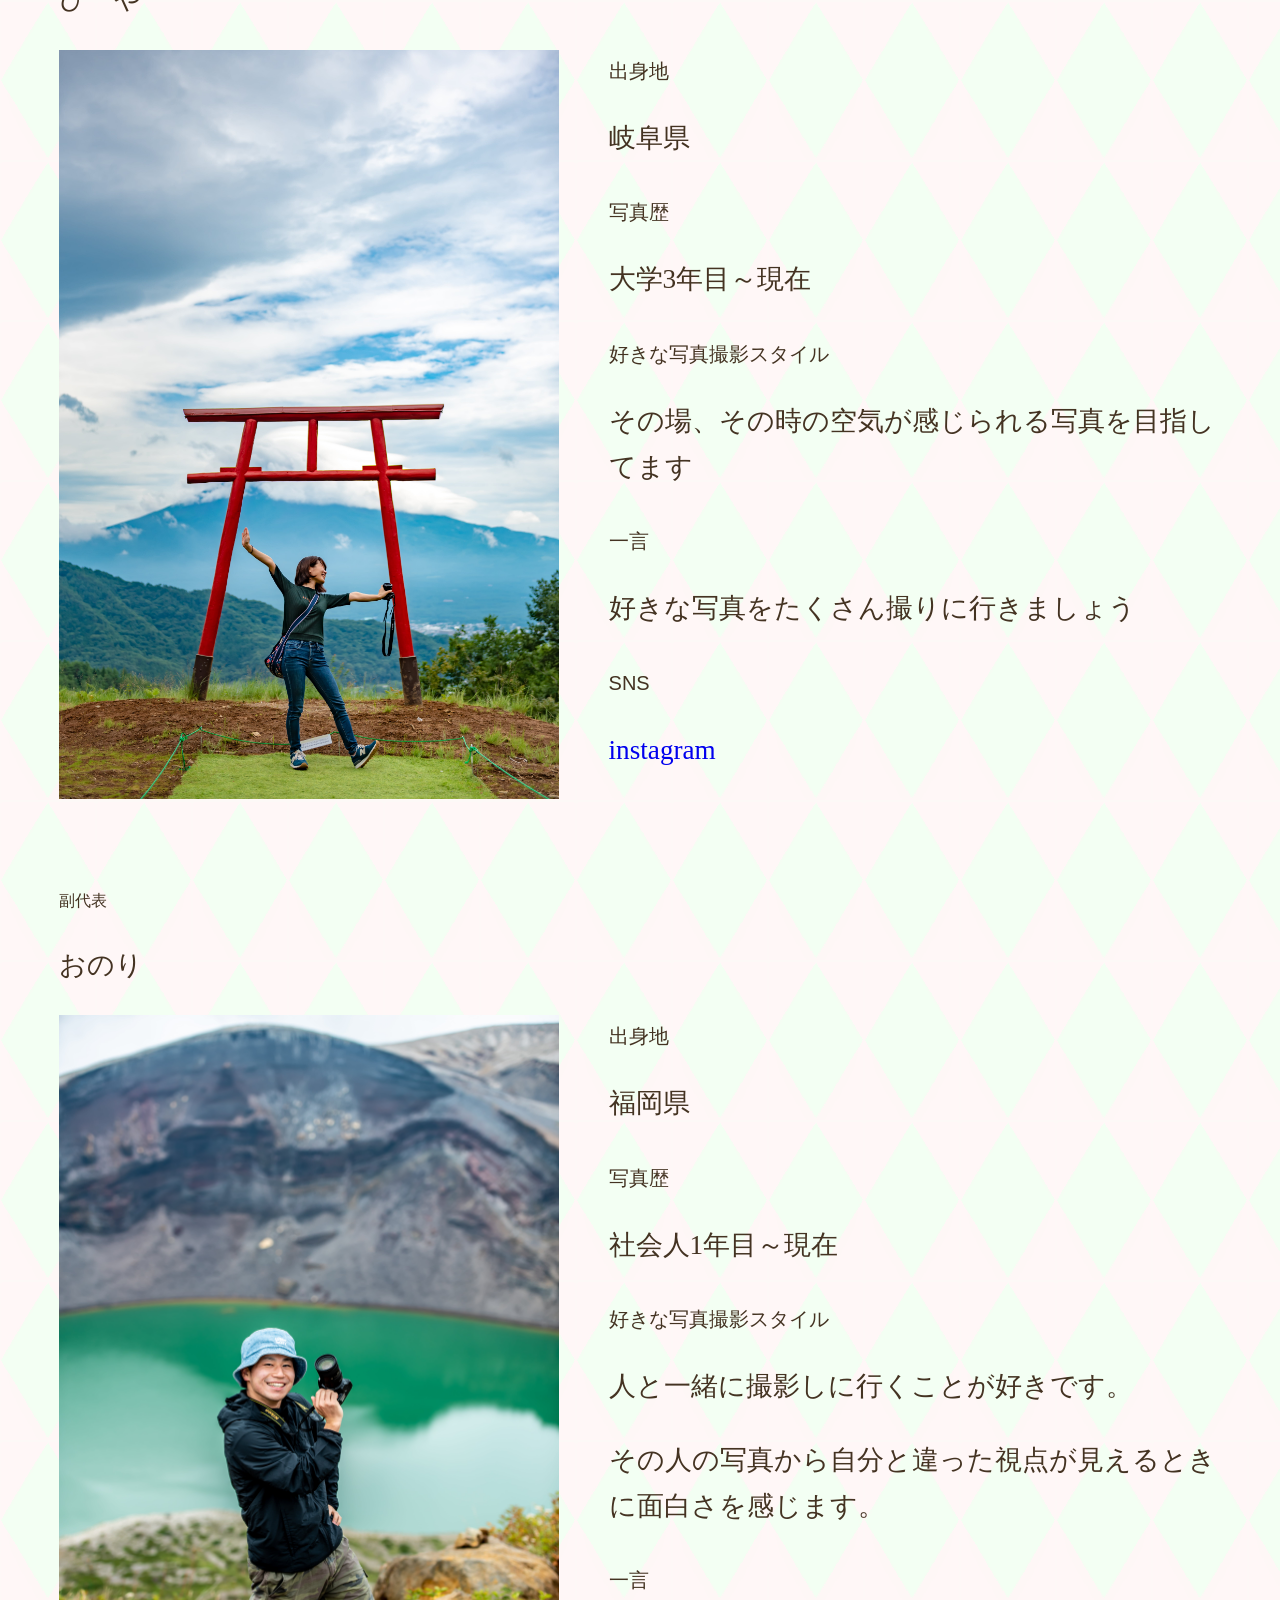
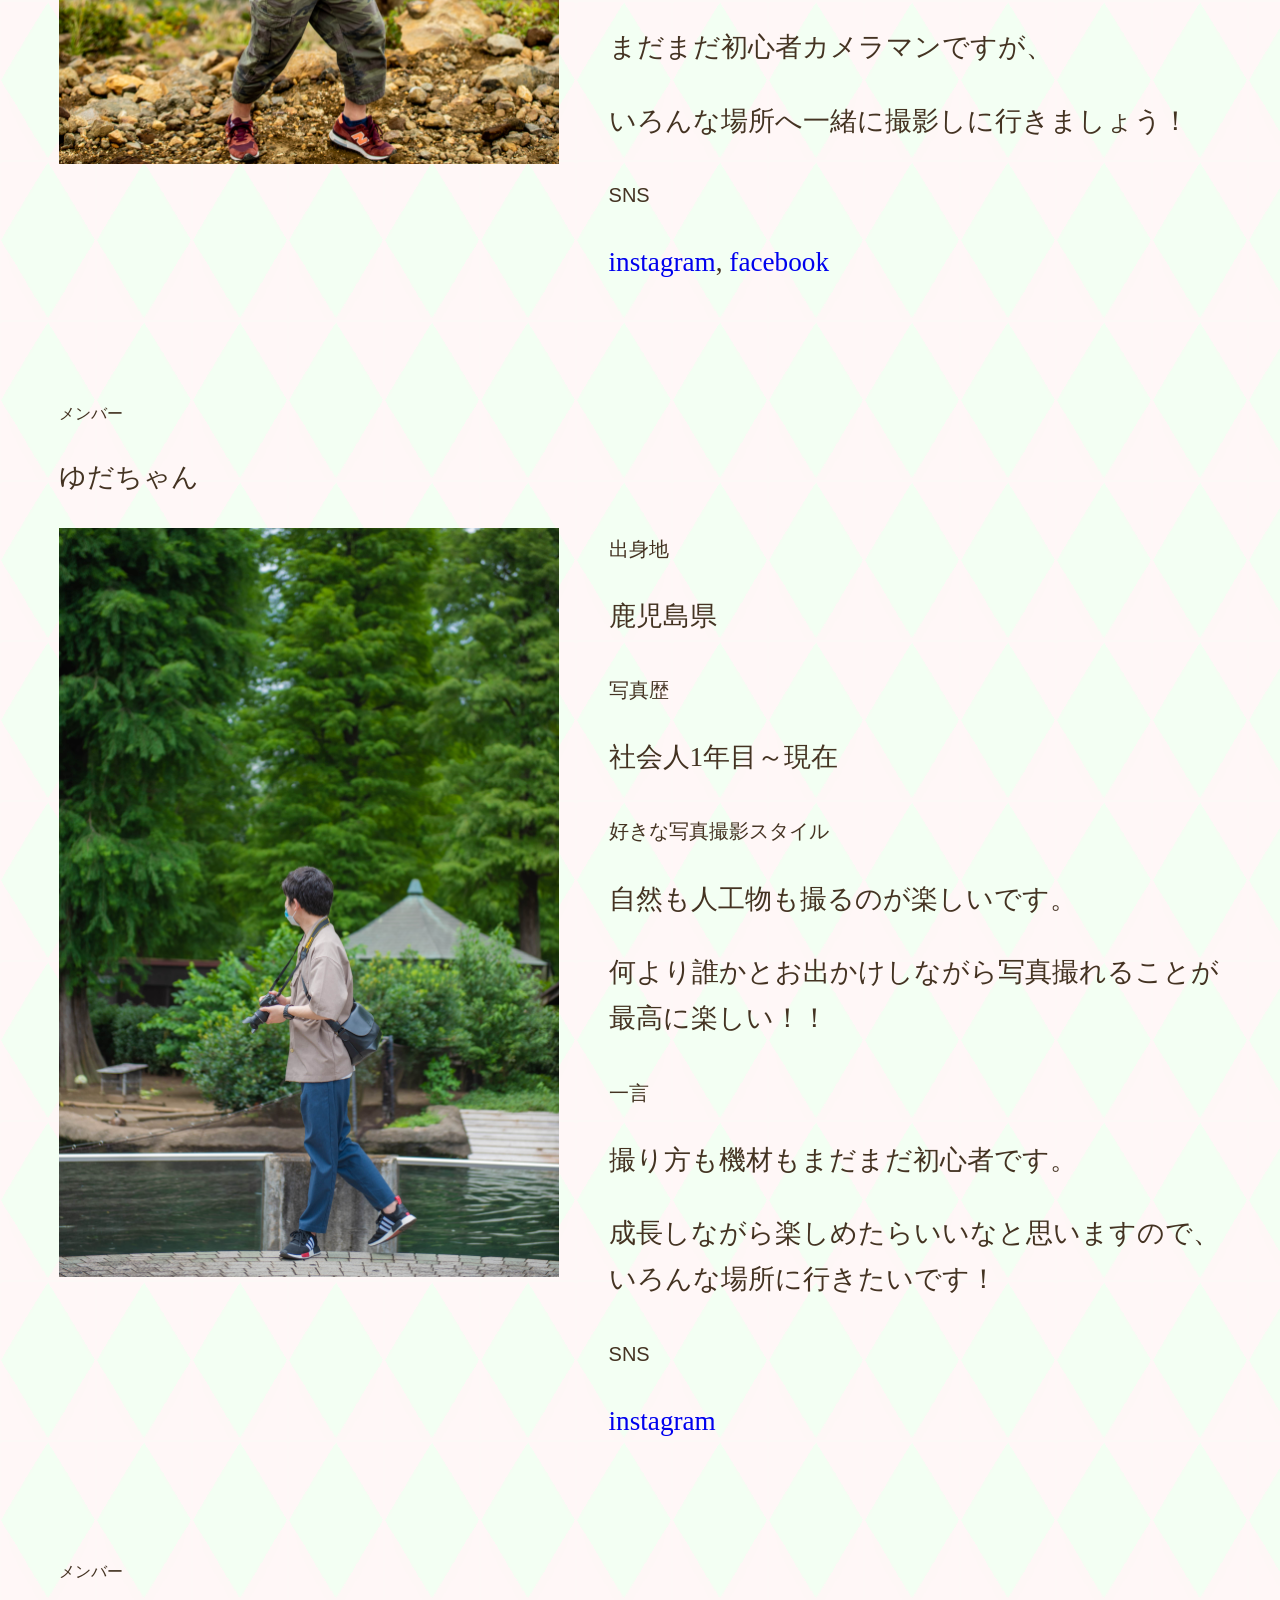
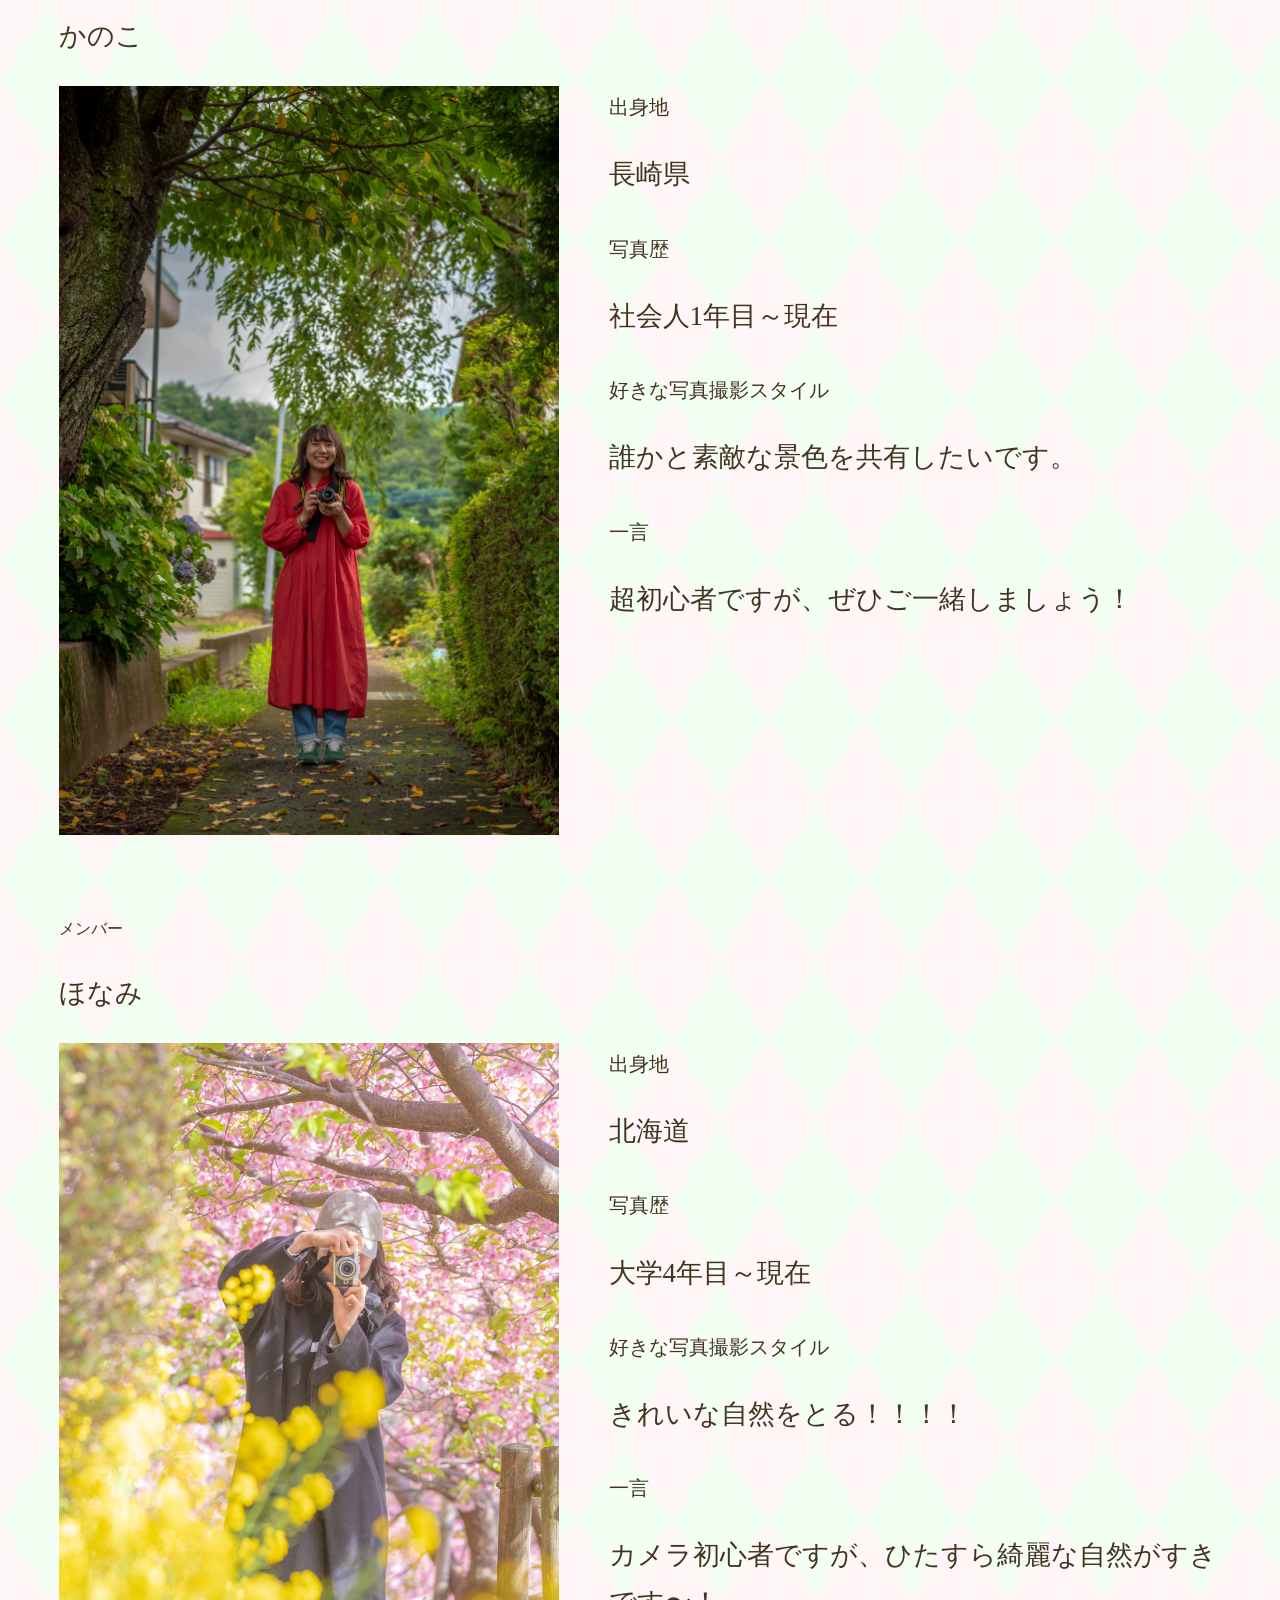
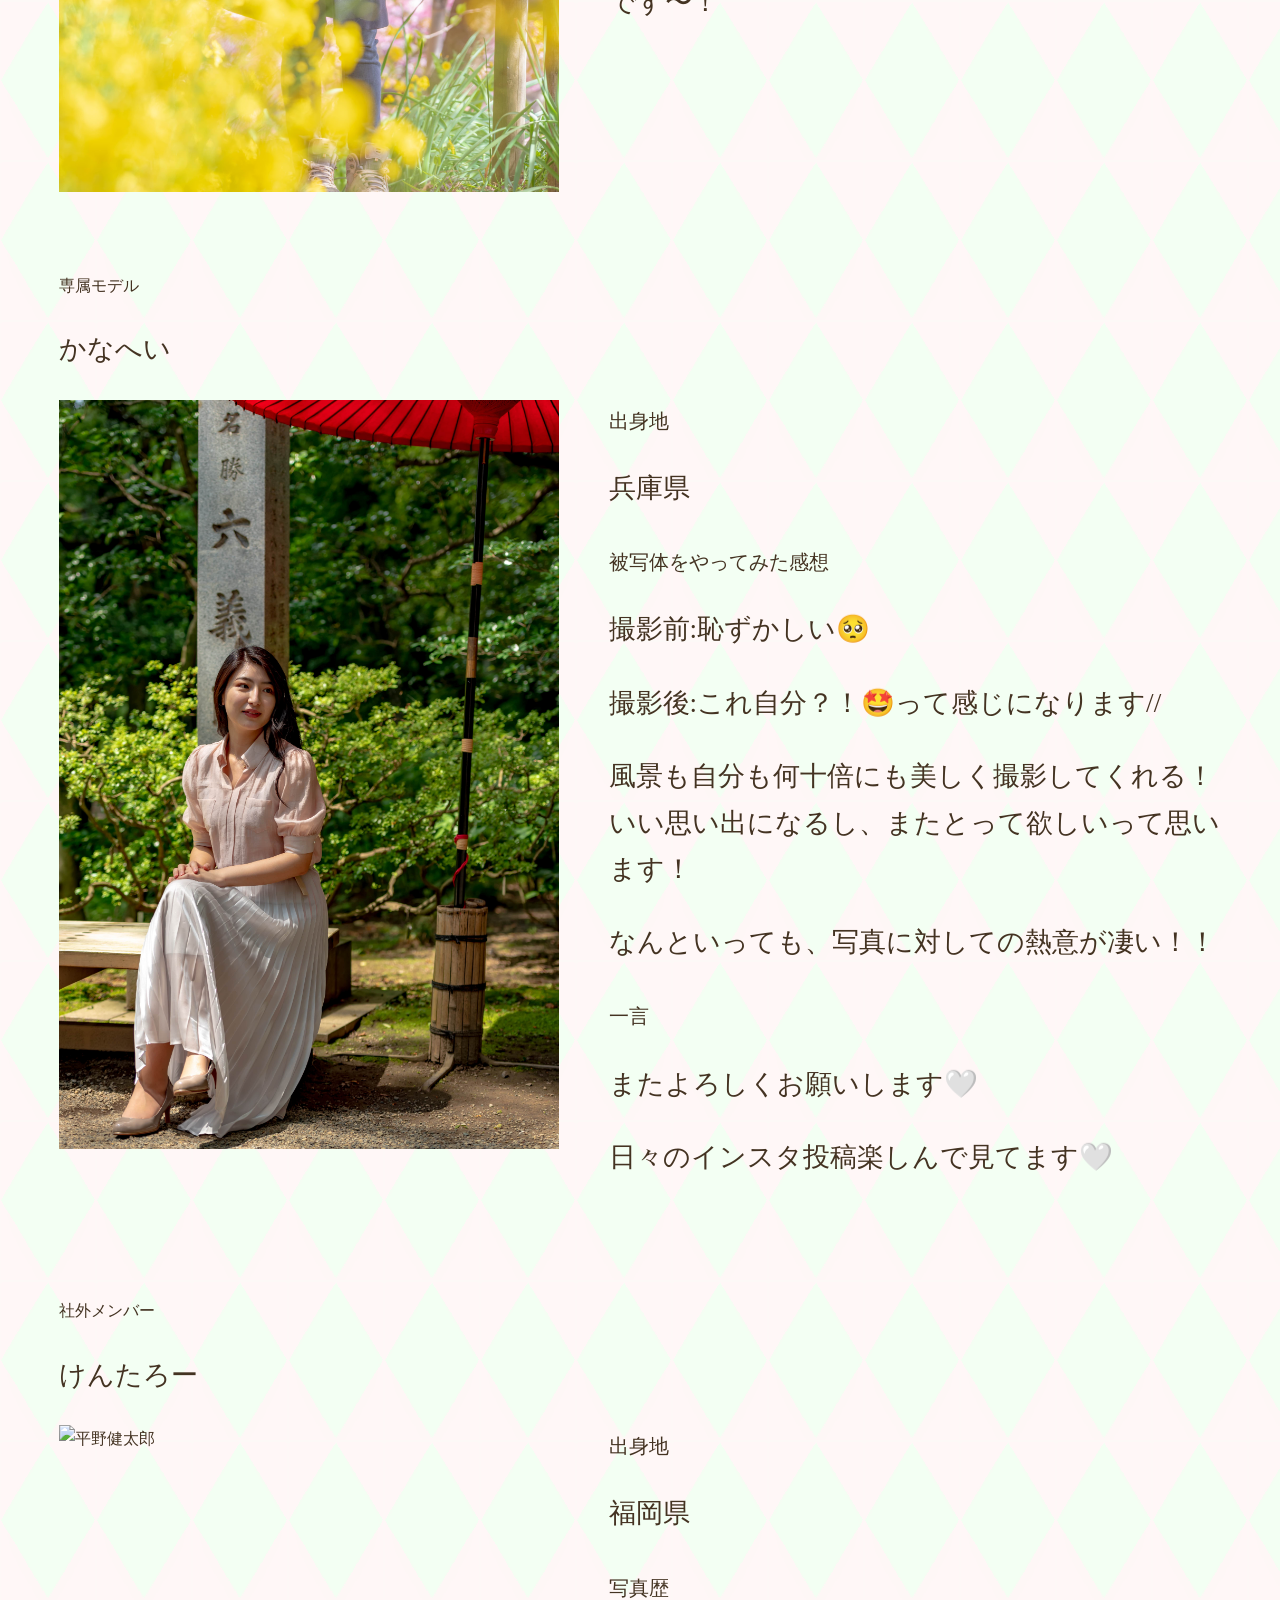
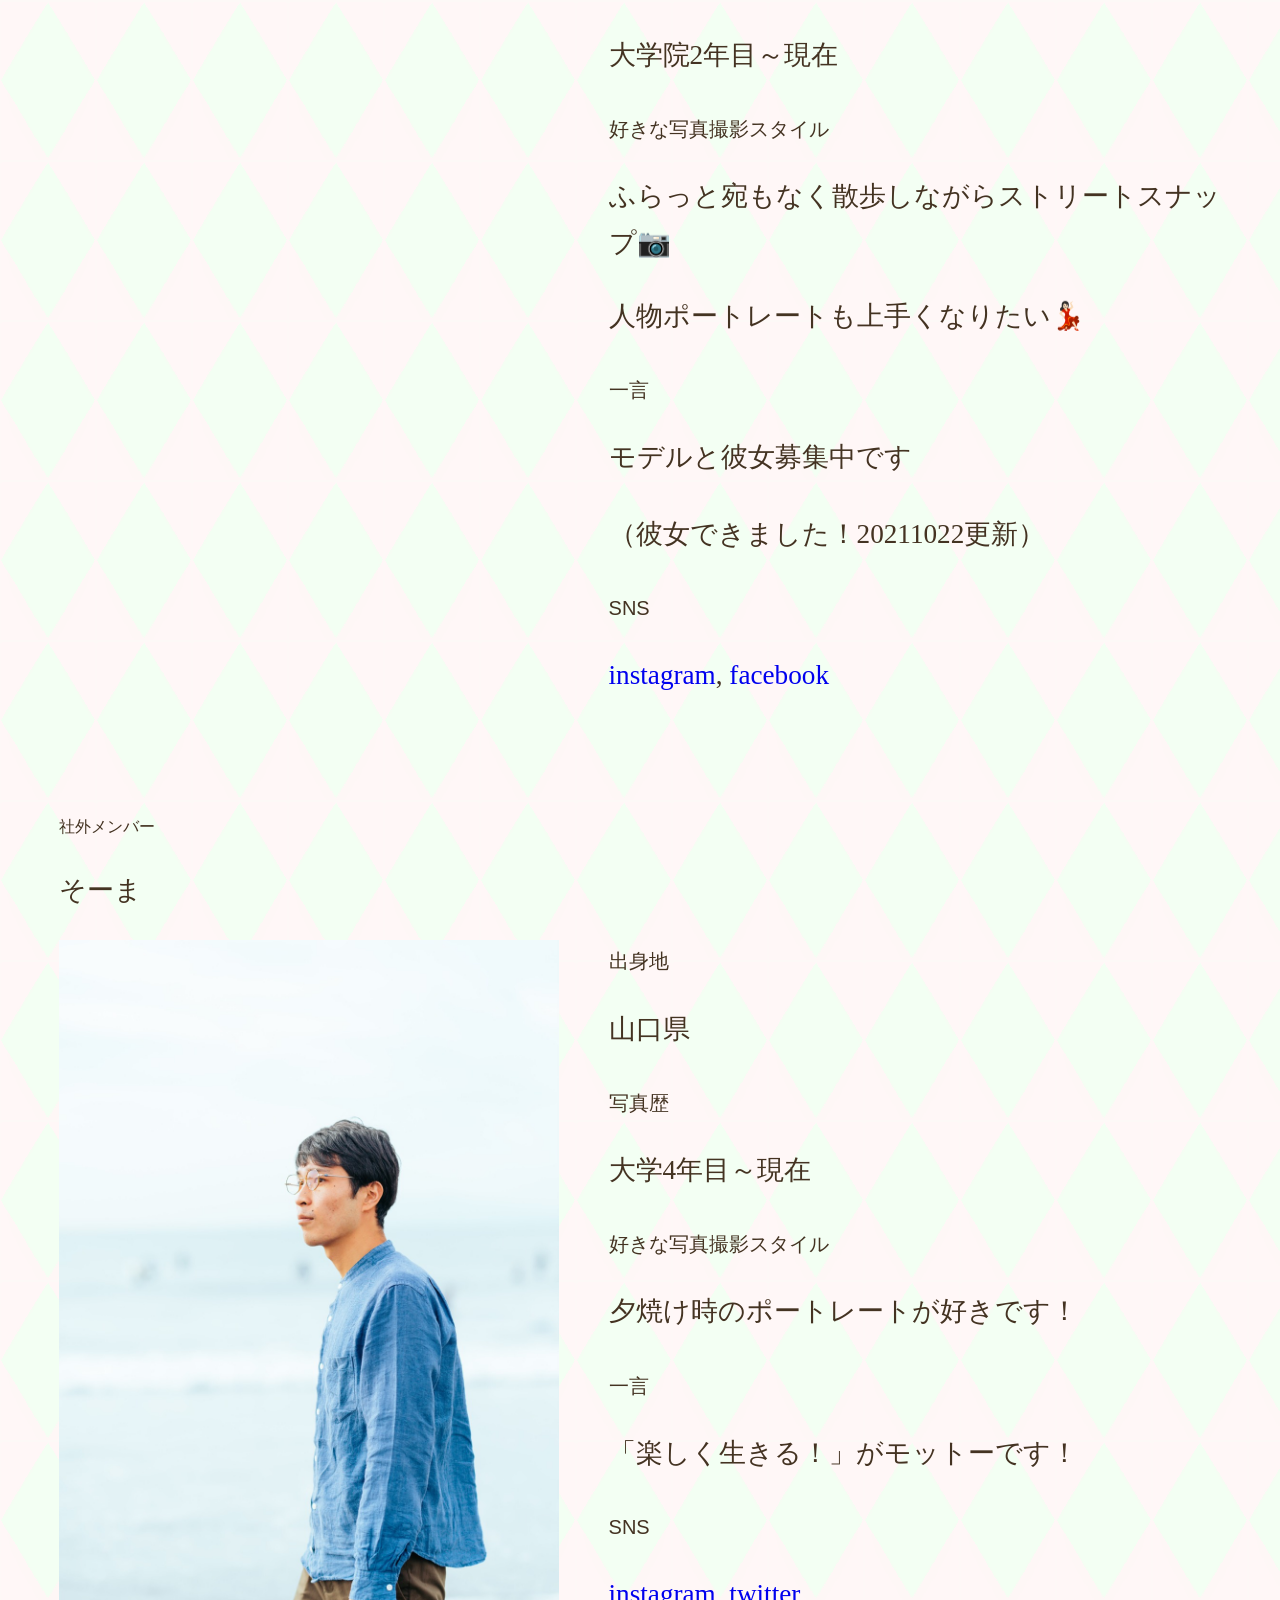
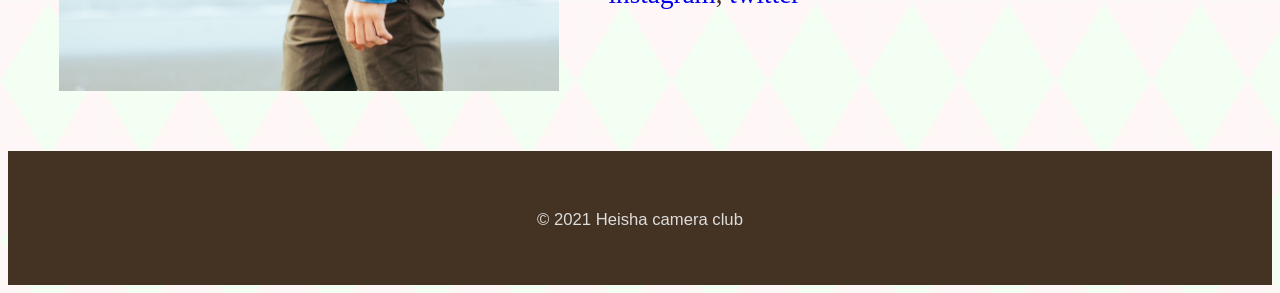
==== commit 0e9f937e: "Update index.html" ====
--- a/index.html
+++ b/index.html
@@ -168,6 +168,7 @@
         <p class="post-uniname">人物ポートレートも上手くなりたい💃🏻</p>
         <p class = "post-uni">一言</p>
         <p class="post-uniname">モデルと彼女募集中です</p>
+        <p class="post-uniname">（彼女できました！20211022更新）</p>
         <p class = "post-uni">SNS</p>
         <p class="post-uniname2"><a href="https://instagram.com/this_is_sony_moment?igshid=mofh4su0m5g2">instagram</a>, <a href="https://www.facebook.com/lam.x.try.s">facebook</a></p>
         <br clear="left">
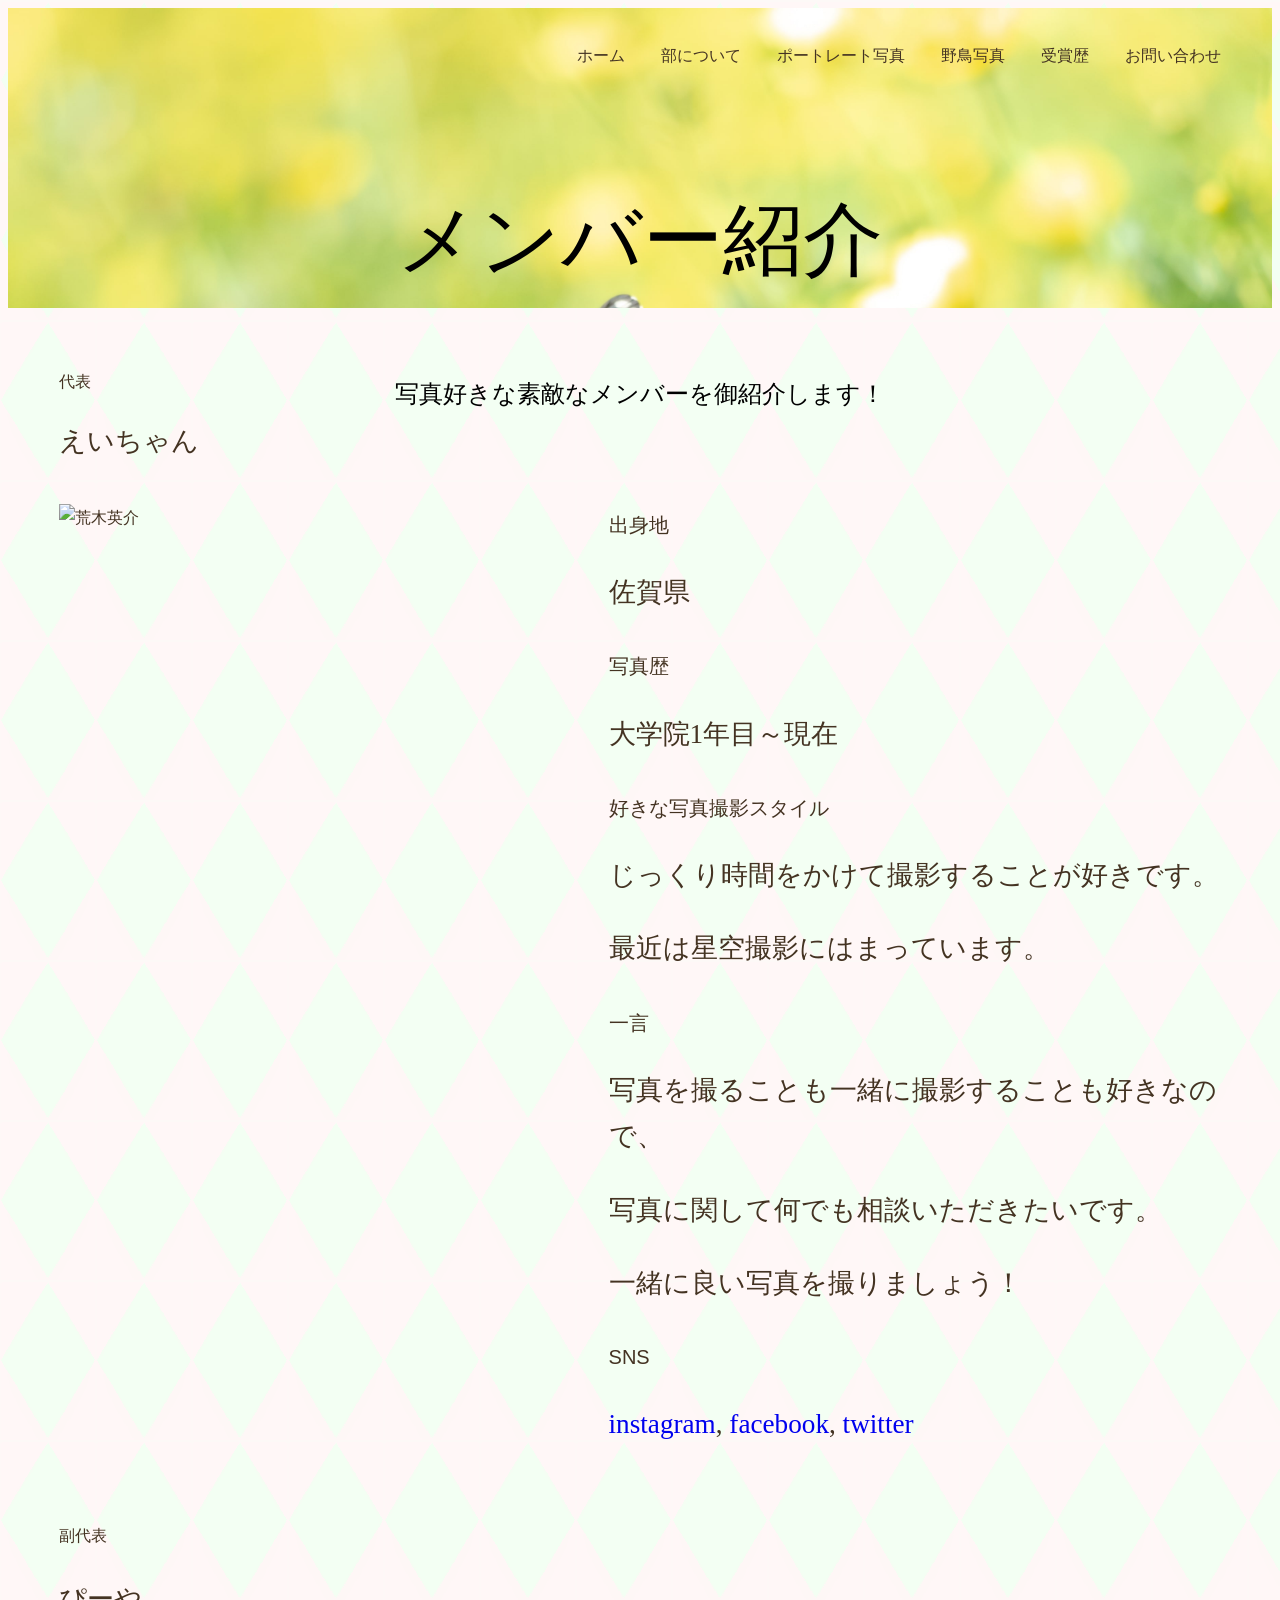
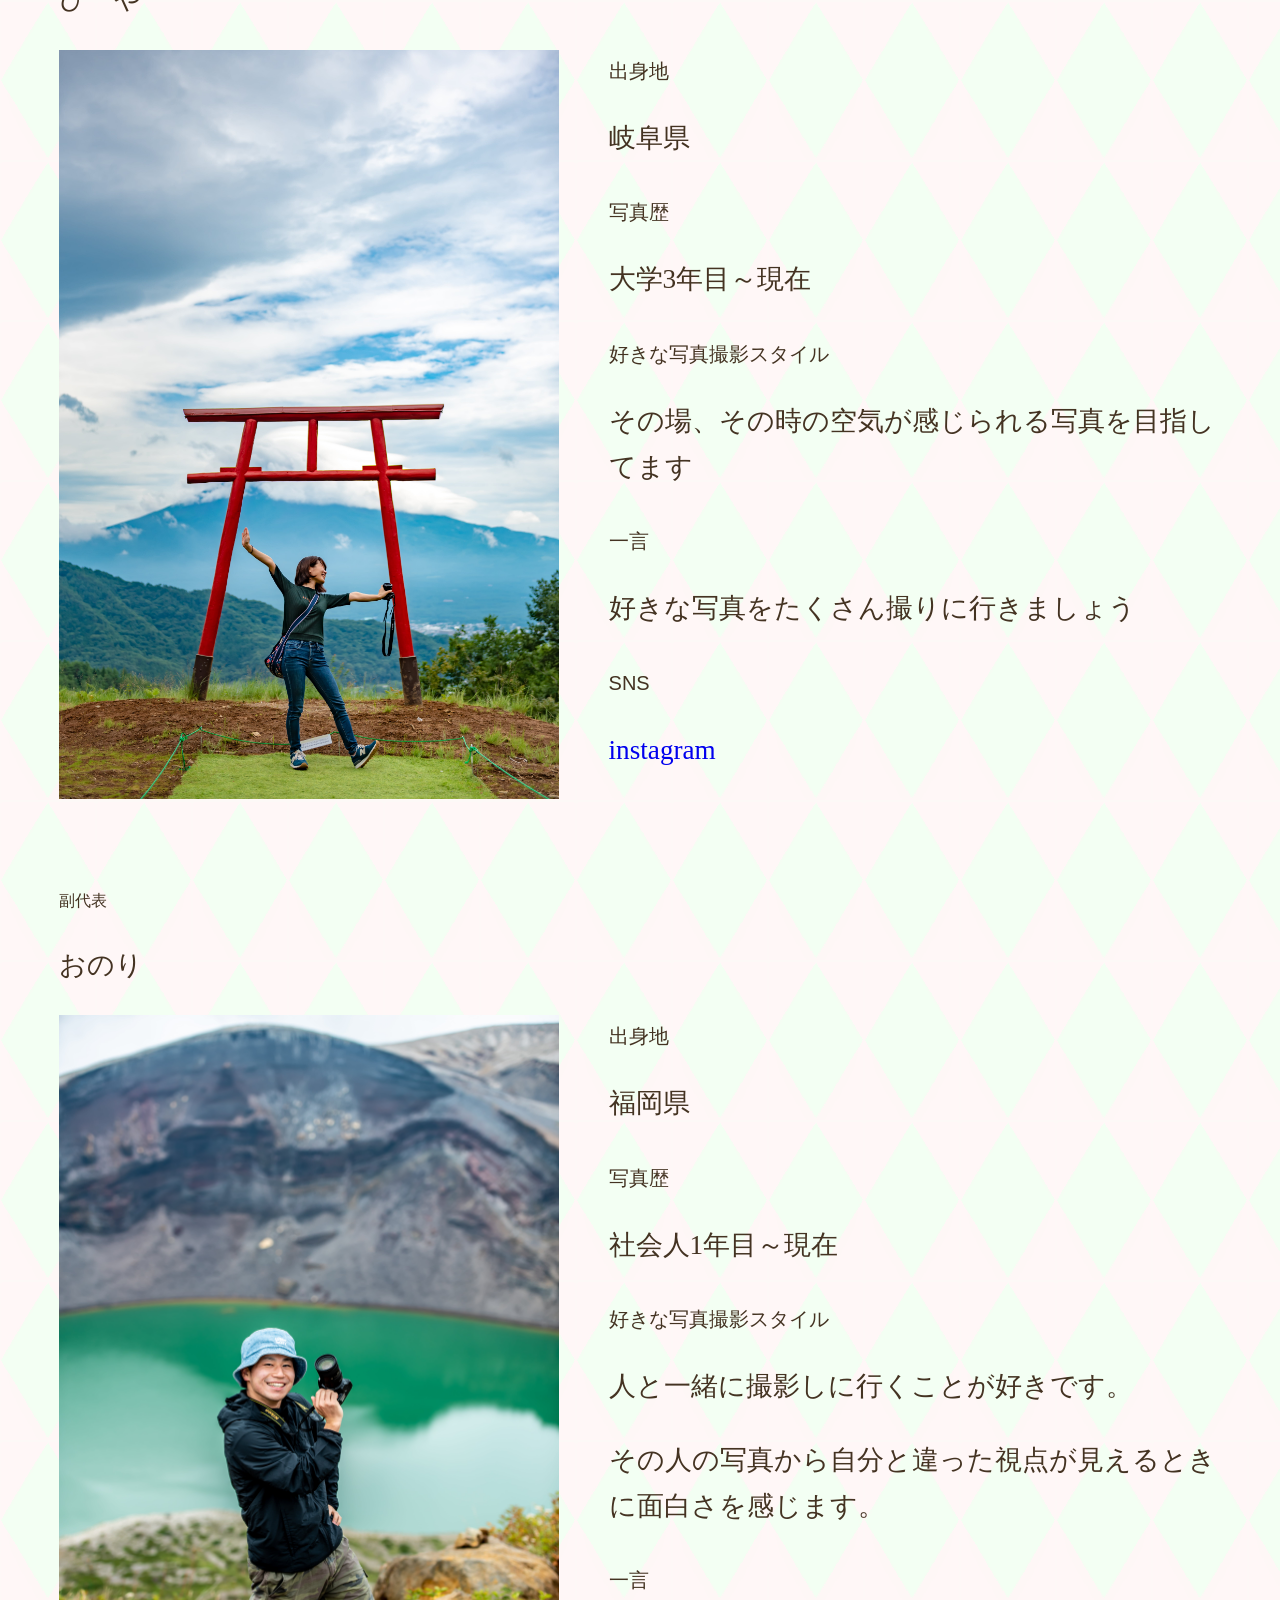
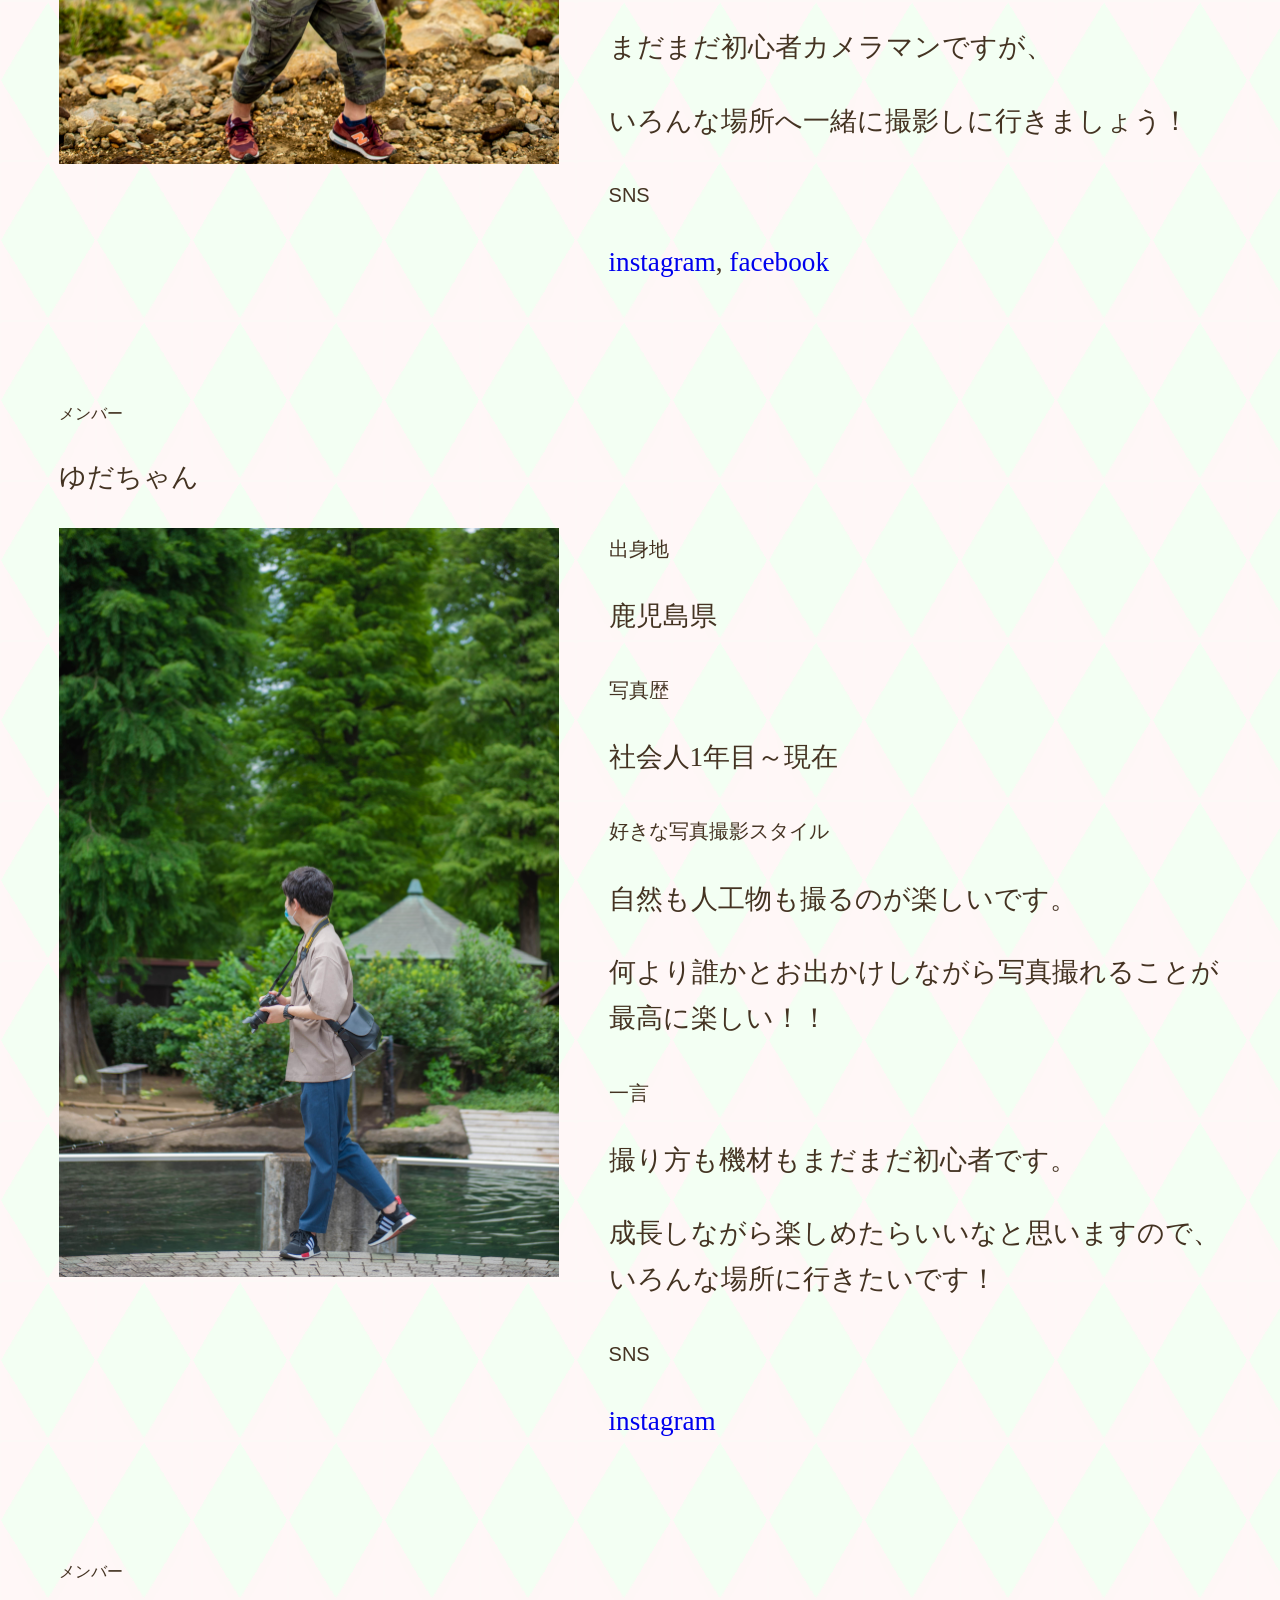
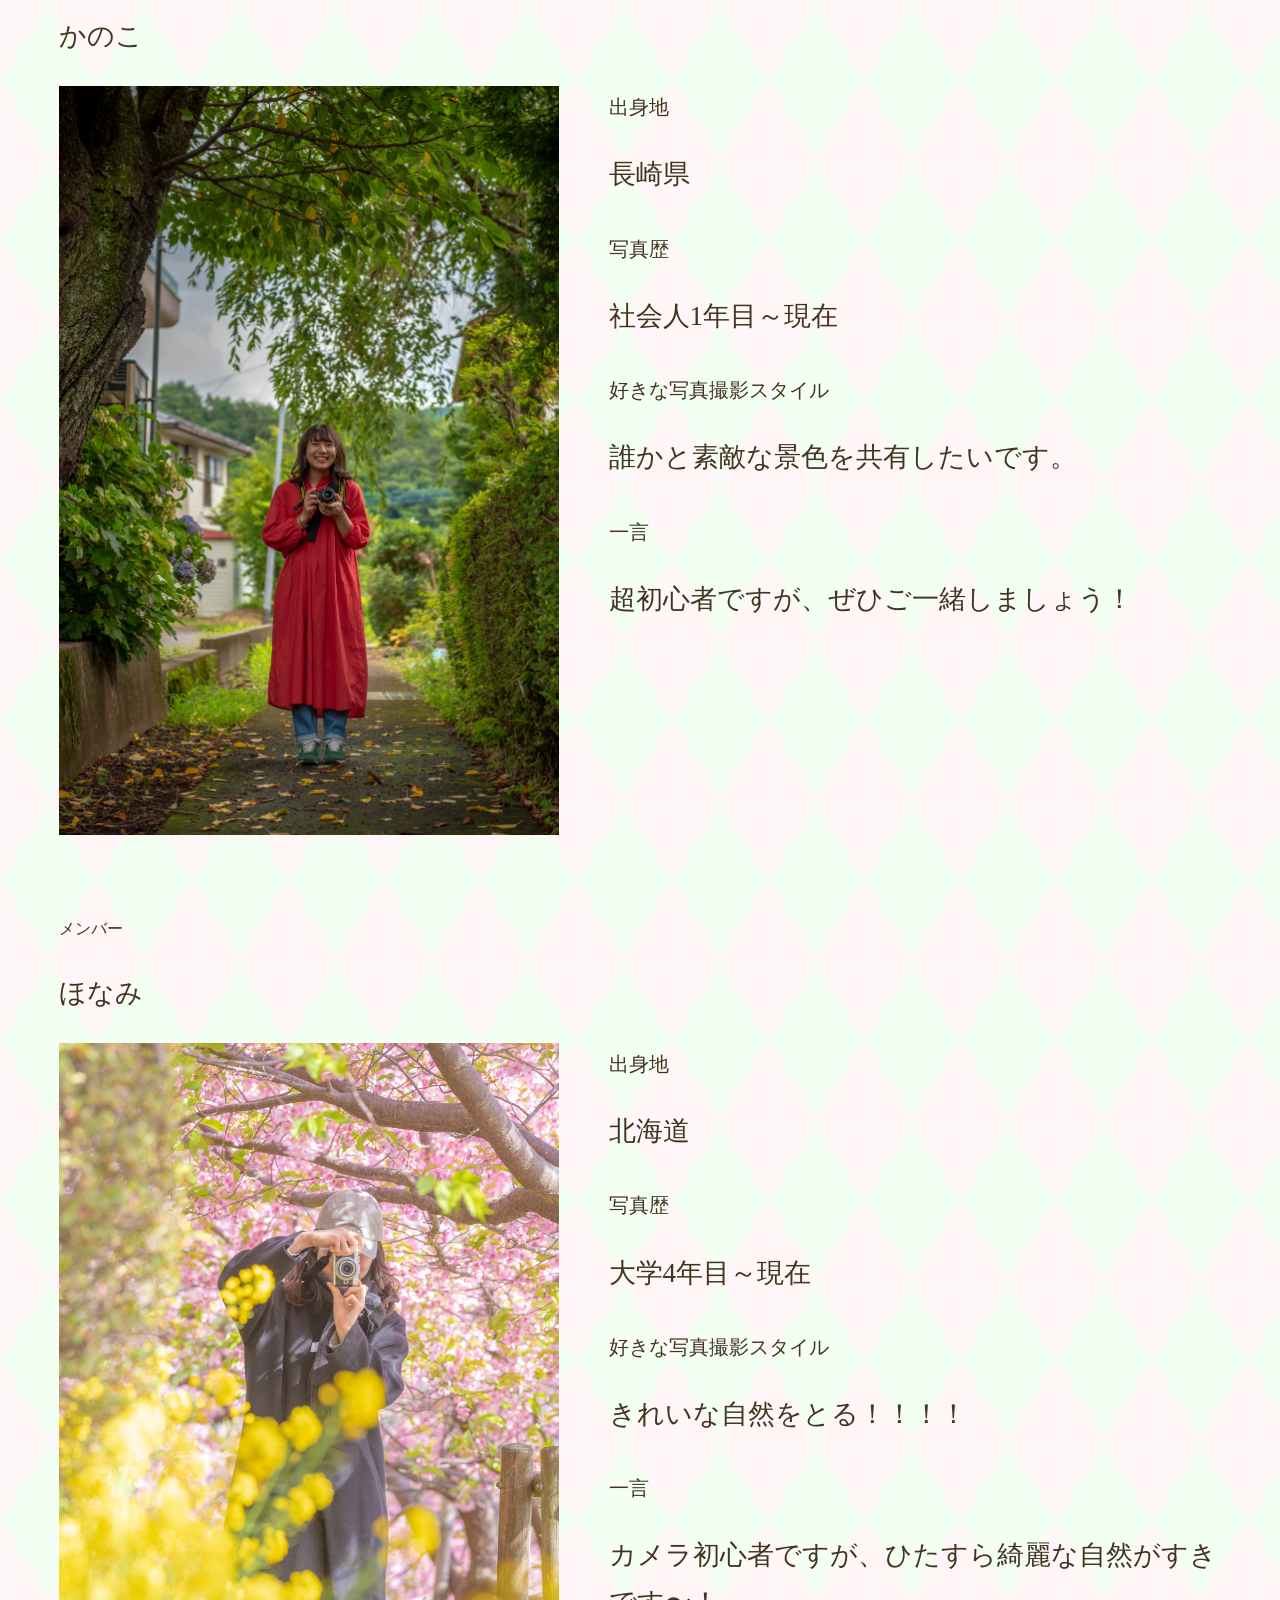
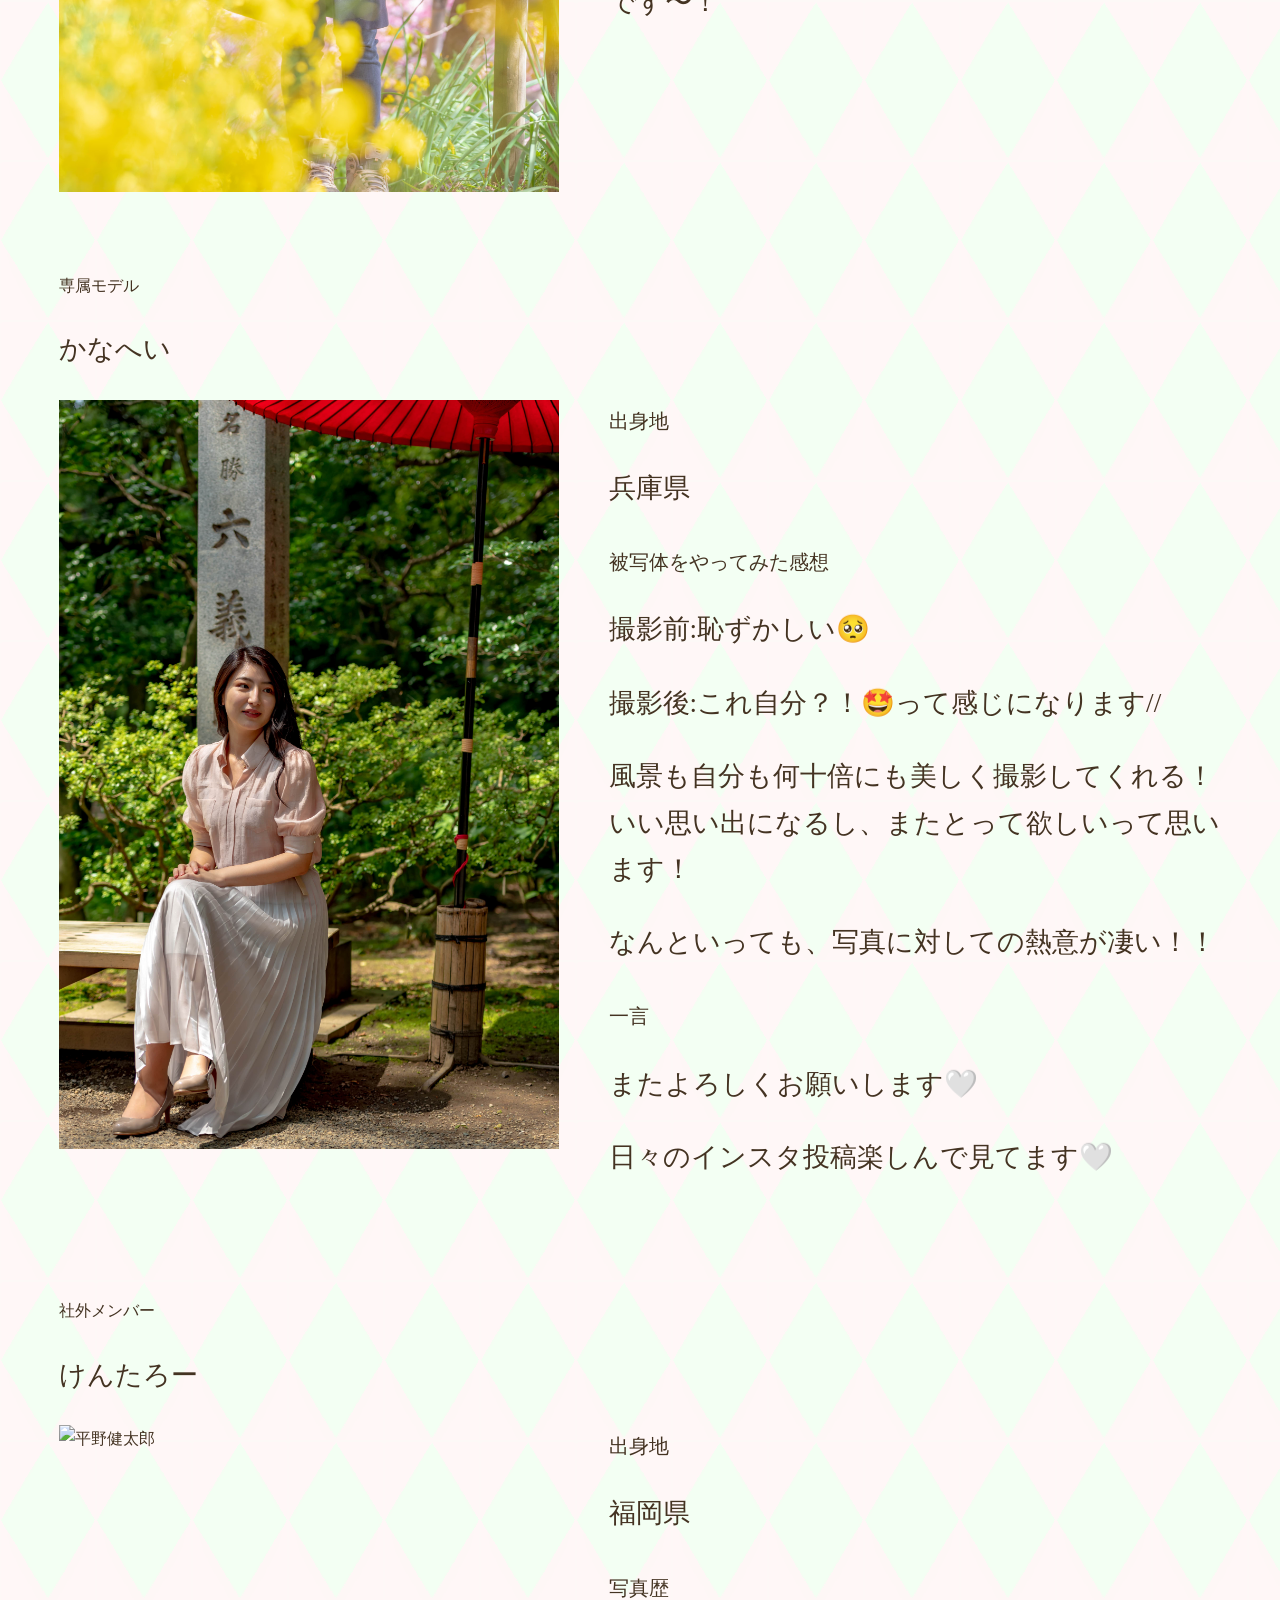
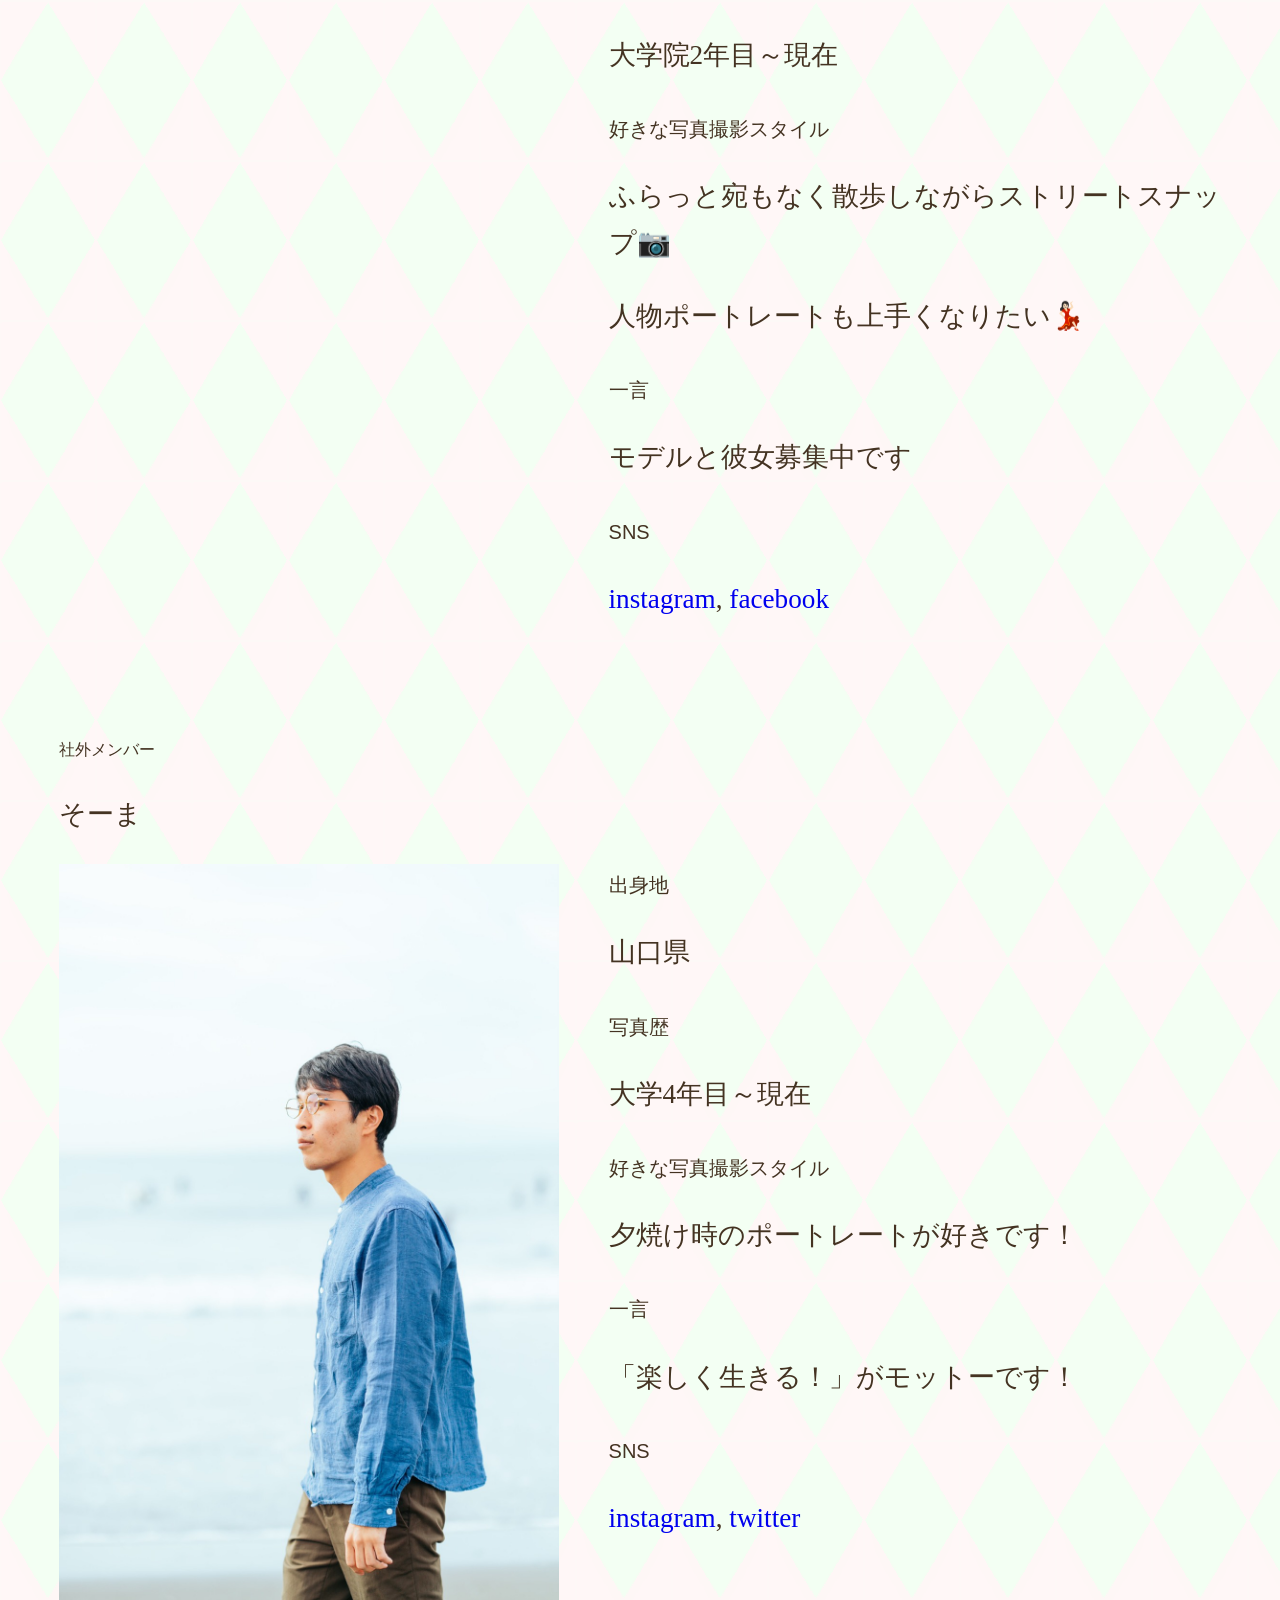
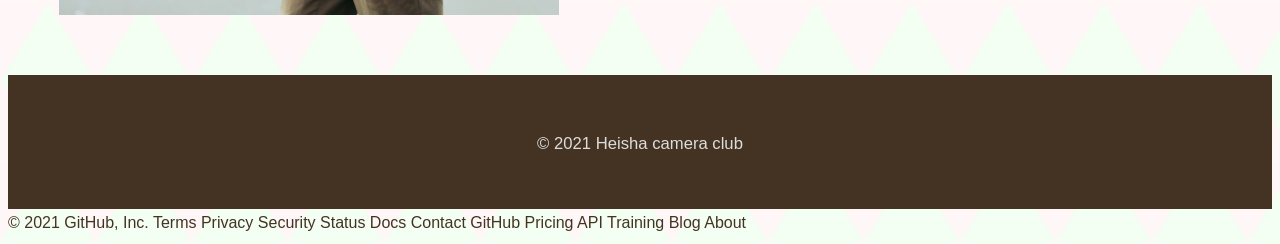
==== commit 1b679a89: "Add files via upload" ====
--- a/index.html
+++ b/index.html
@@ -24,7 +24,8 @@
           <li><a href="https://teto-html.github.io/cameraclub/">ホーム</a></li>
           <li><a href="https://teto-html.github.io/aboutclub/">部について</a></li>
           <li><a href="https://teto-html.github.io/Portrait/">ポートレート写真</a></li>
-          <li><a href="https://teto-html.github.io/award/">受賞歴</a></li>          
+          <li><a href="https://teto-html.github.io/birds/">野鳥写真</a></li>          
+          <li><a href="https://teto-html.github.io/award/">受賞歴</a></li>
           <li><a href="https://docs.google.com/forms/d/e/1FAIpQLSdsavaD66wnjVFfOGCf_AoDsE0qE2wQzwmR7YQIe1-B1pwzRg/viewform?embedded=true">お問い合わせ</a></li>
         </ul>
       </nav>
@@ -138,7 +139,7 @@
         <p class = "post-uni">一言</p>
         <p class="post-uniname">カメラ初心者ですが、ひたすら綺麗な自然がすきです〜！</p>
         <br clear="left">
-      </div>        
+      </div>
       <div class="post-info">
         <p class="post-cat">専属モデル</p>
         <p class="post-title">かなへい</p>
@@ -168,7 +169,6 @@
         <p class="post-uniname">人物ポートレートも上手くなりたい💃🏻</p>
         <p class = "post-uni">一言</p>
         <p class="post-uniname">モデルと彼女募集中です</p>
-        <p class="post-uniname">（彼女できました！20211022更新）</p>
         <p class = "post-uni">SNS</p>
         <p class="post-uniname2"><a href="https://instagram.com/this_is_sony_moment?igshid=mofh4su0m5g2">instagram</a>, <a href="https://www.facebook.com/lam.x.try.s">facebook</a></p>
         <br clear="left">
@@ -198,3 +198,15 @@
 </div>
   </footer>
 </html>
+© 2021 GitHub, Inc.
+Terms
+Privacy
+Security
+Status
+Docs
+Contact GitHub
+Pricing
+API
+Training
+Blog
+About
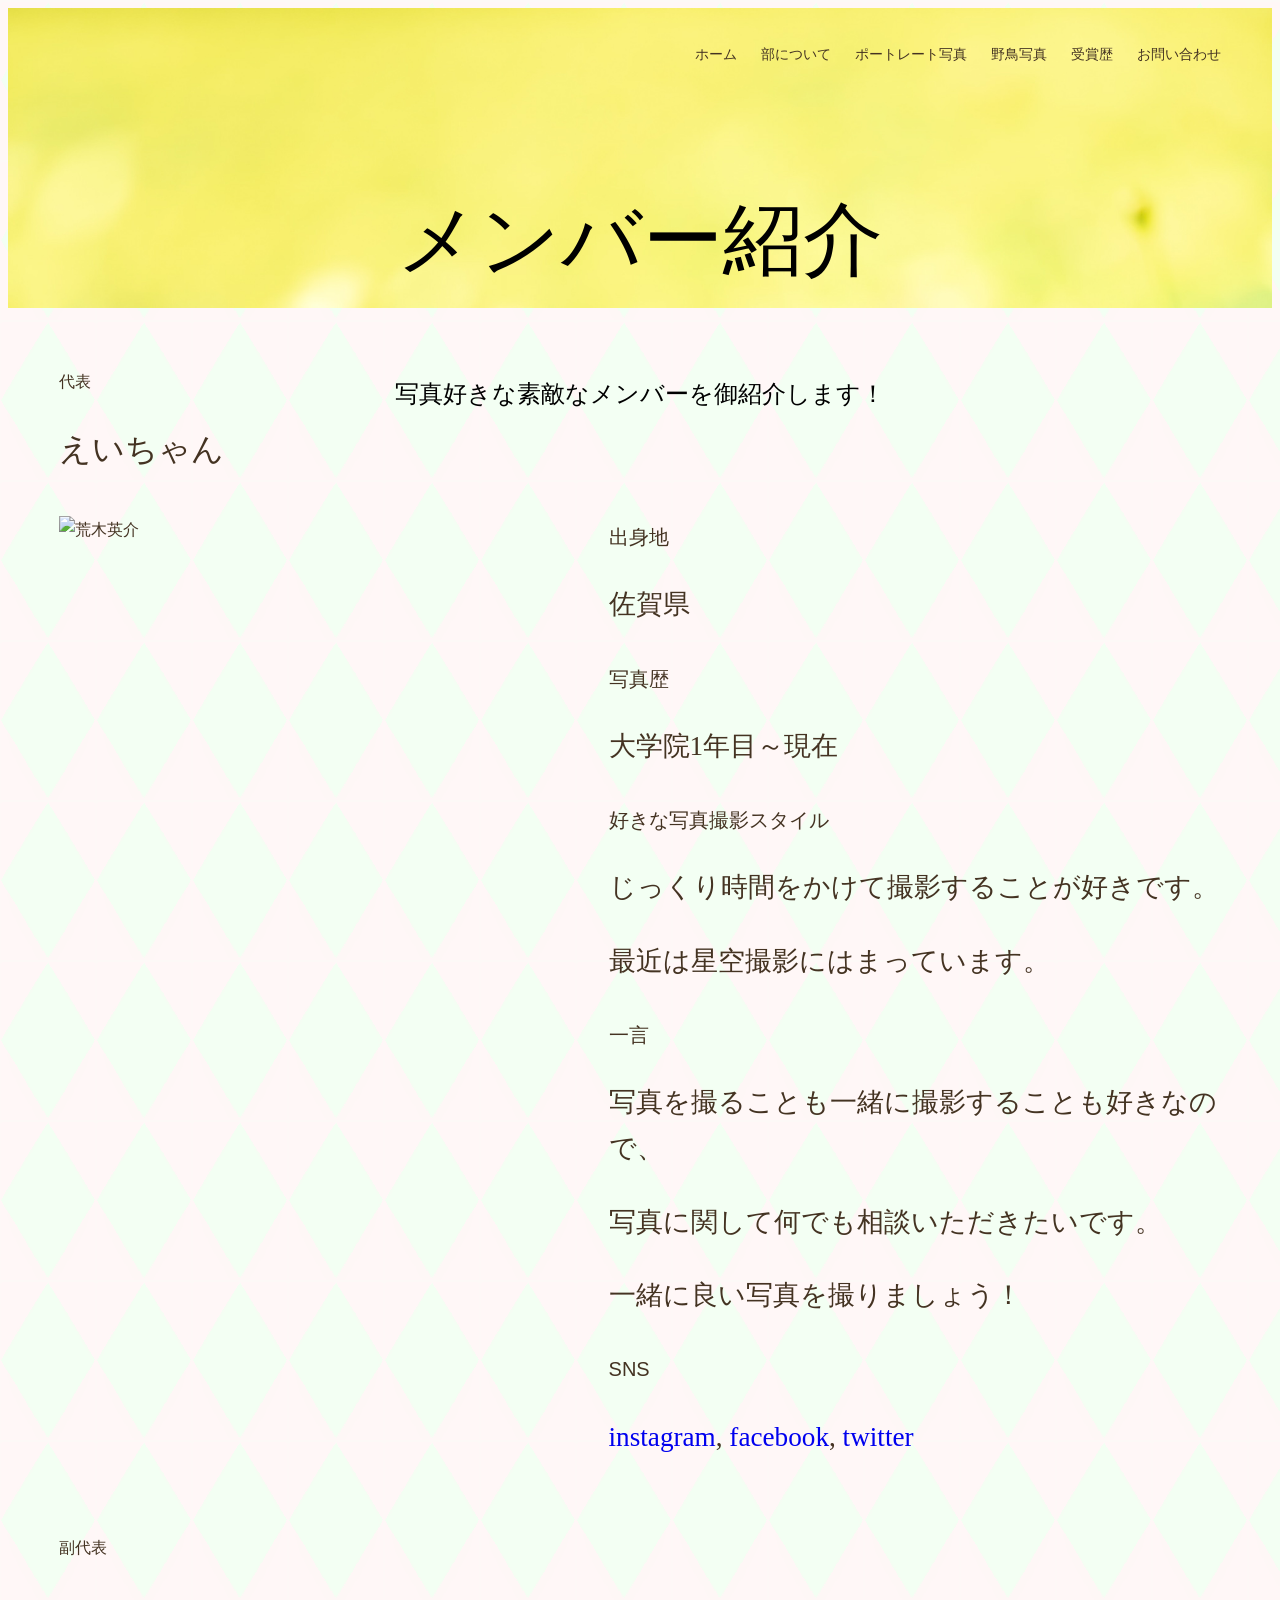
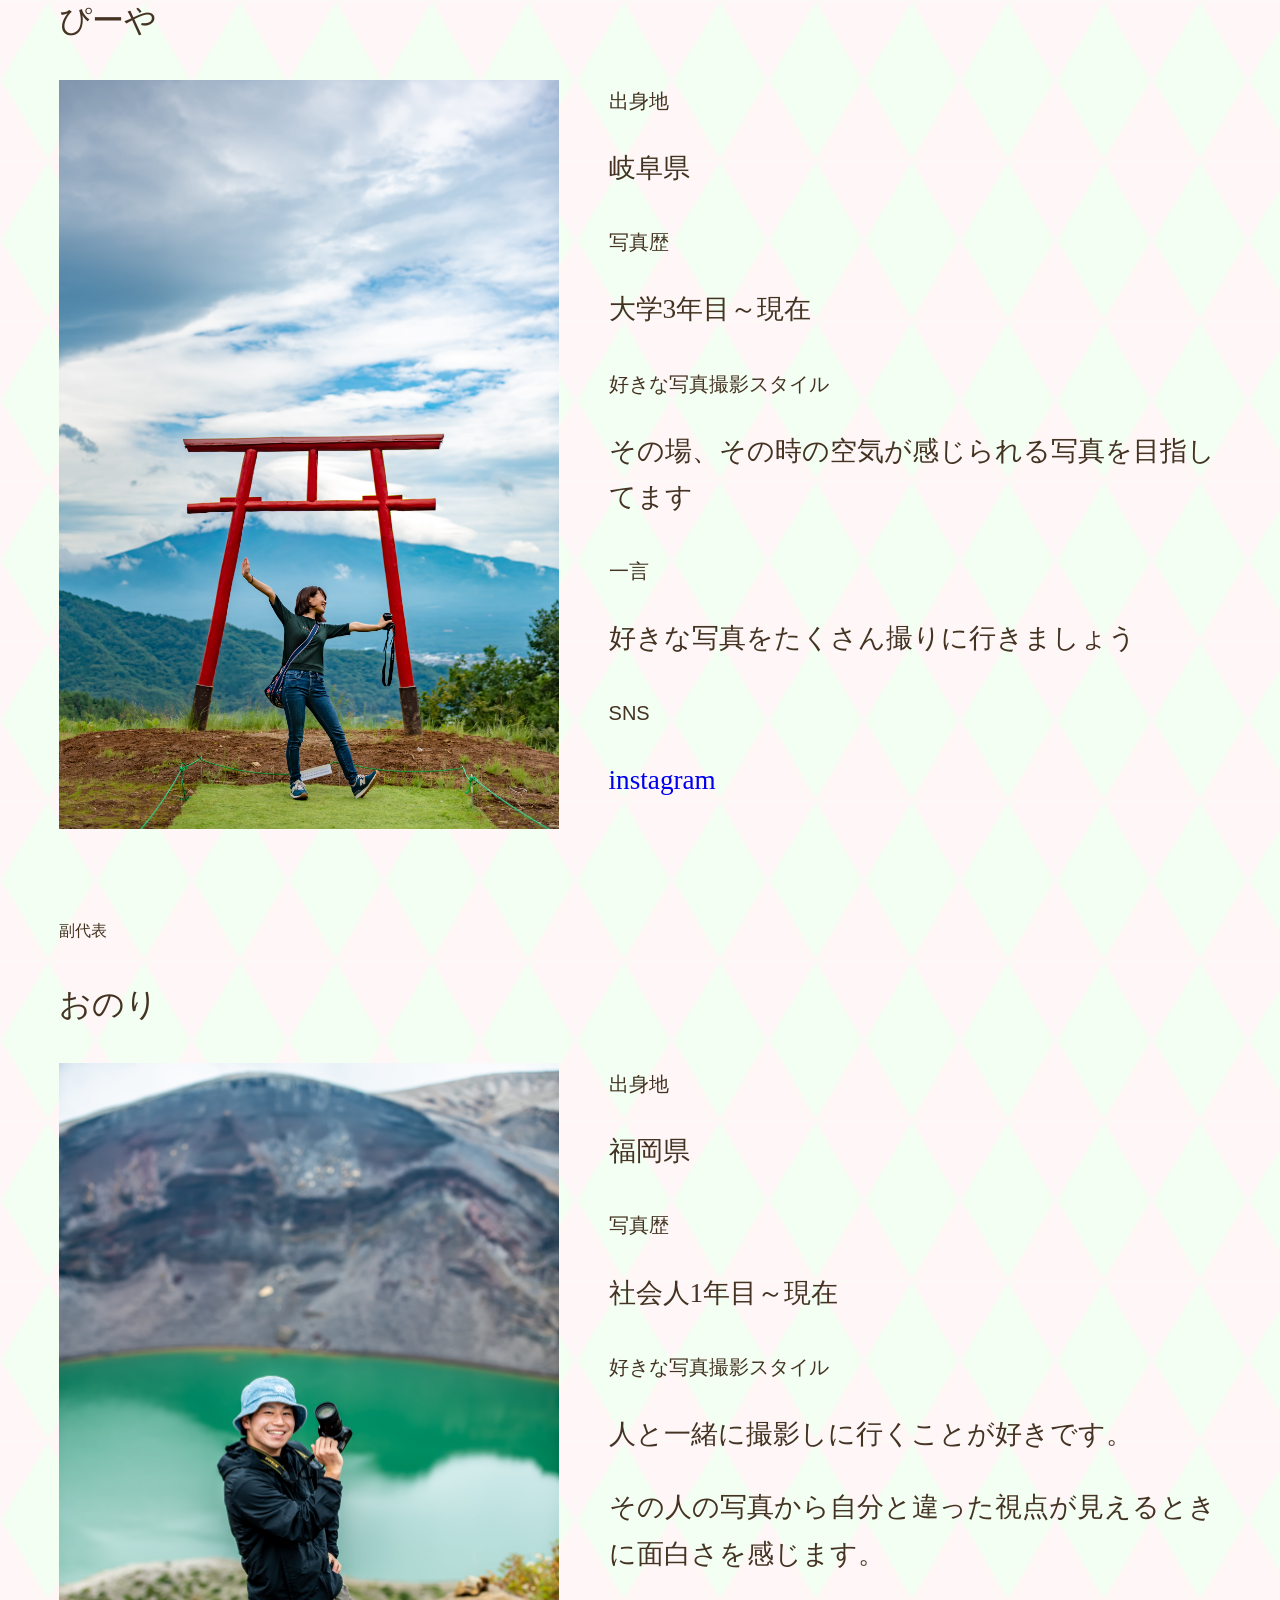
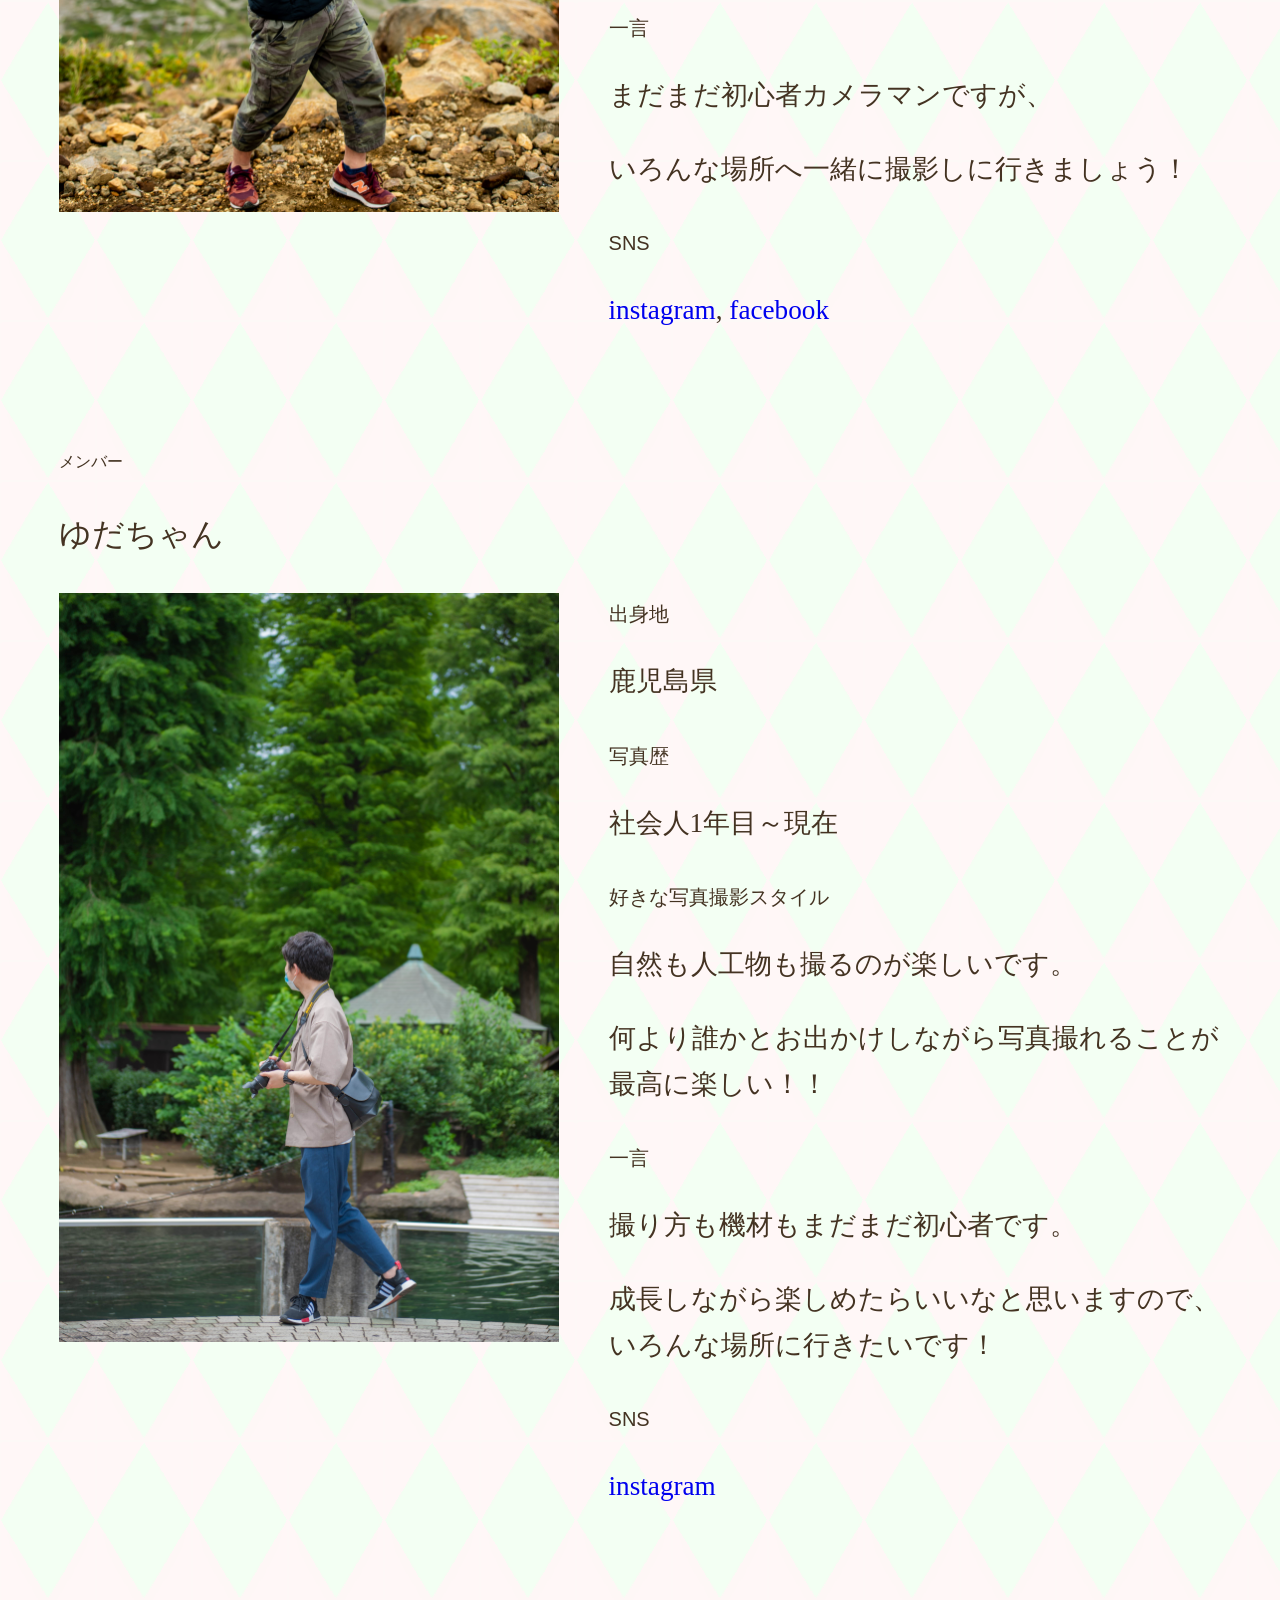
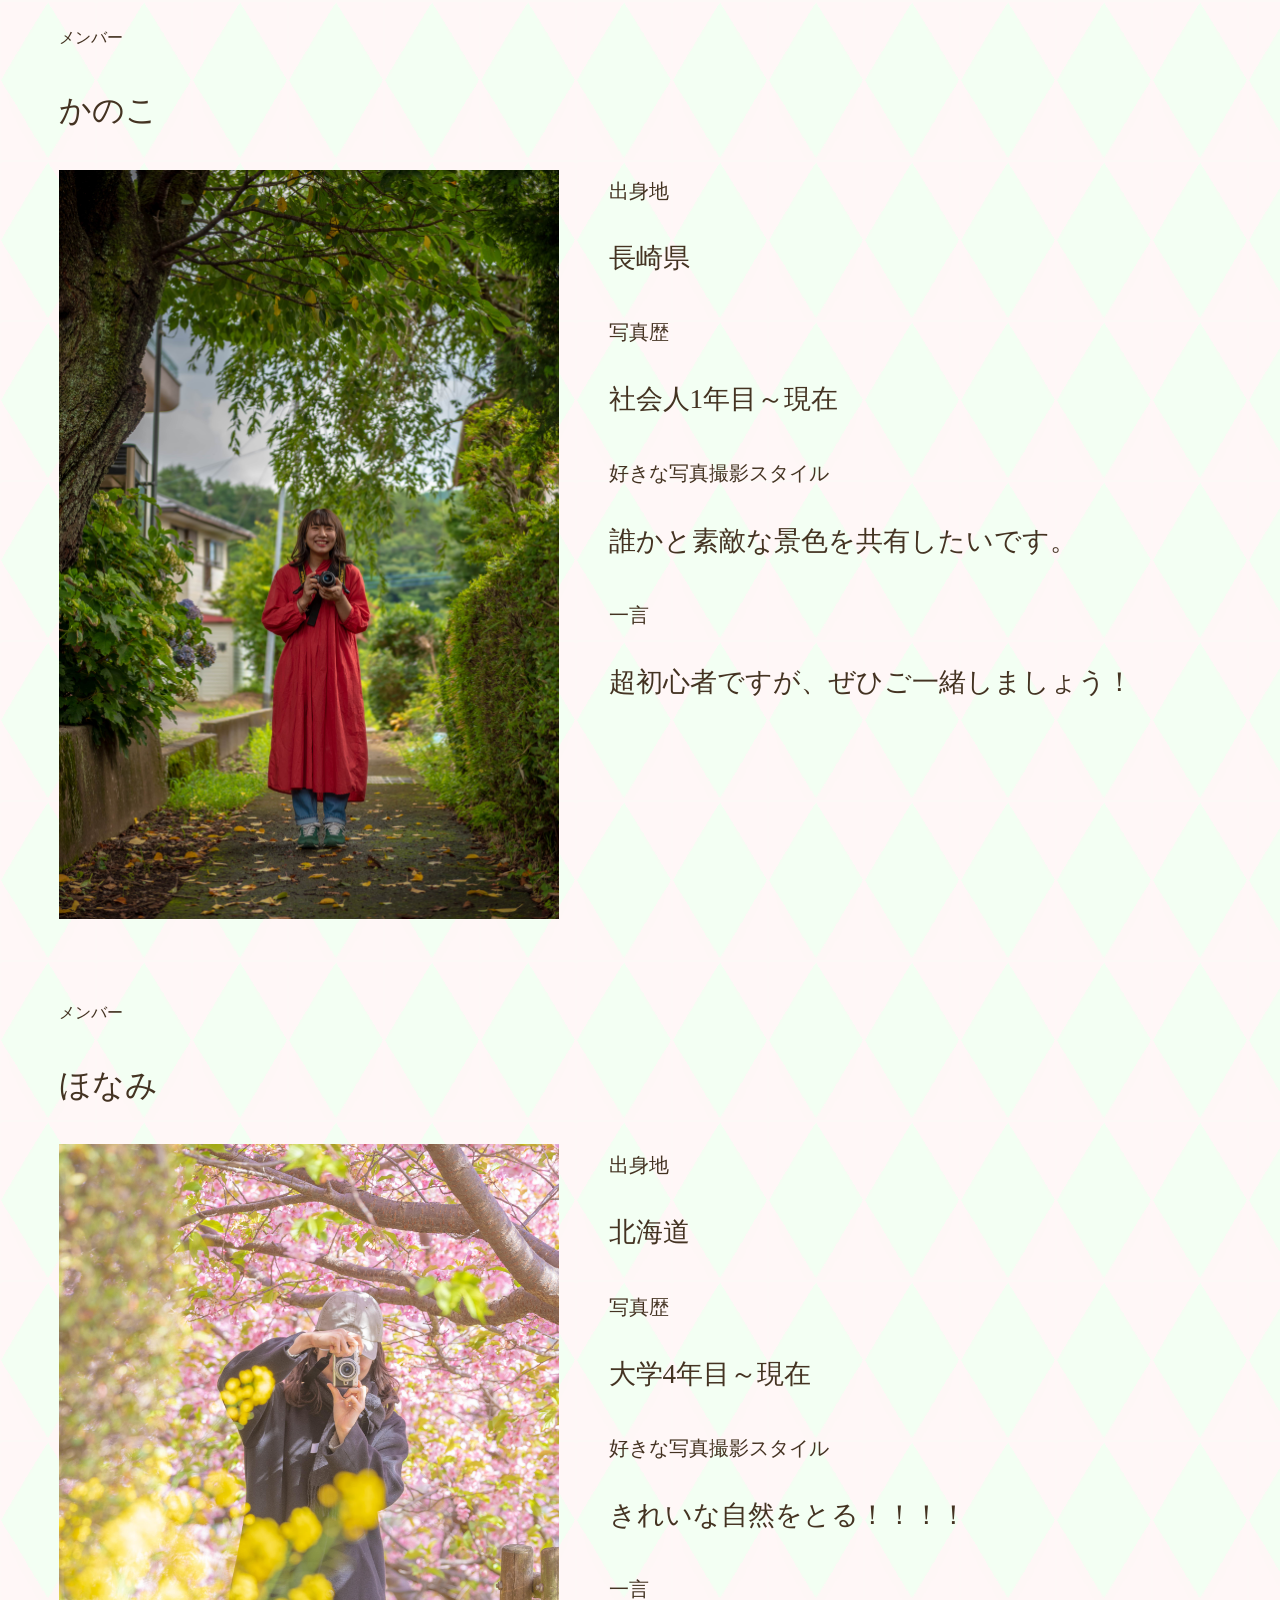
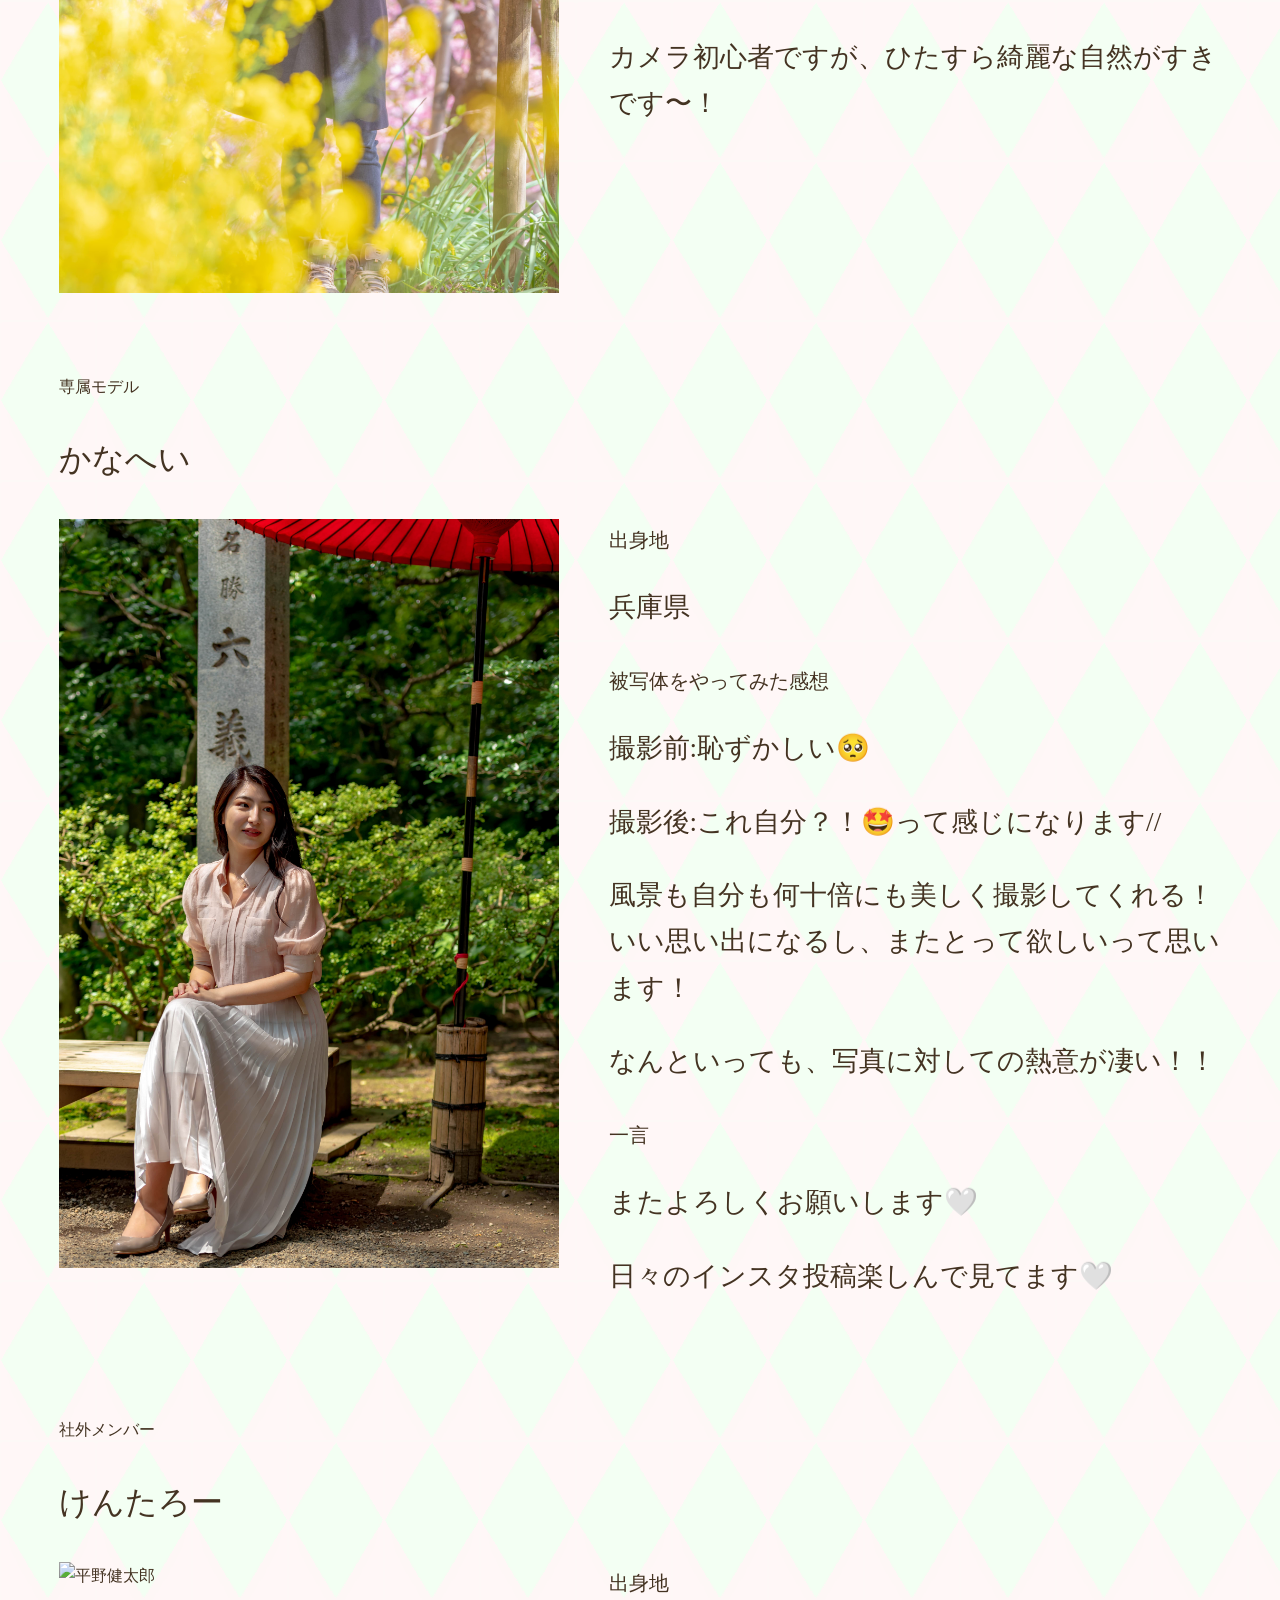
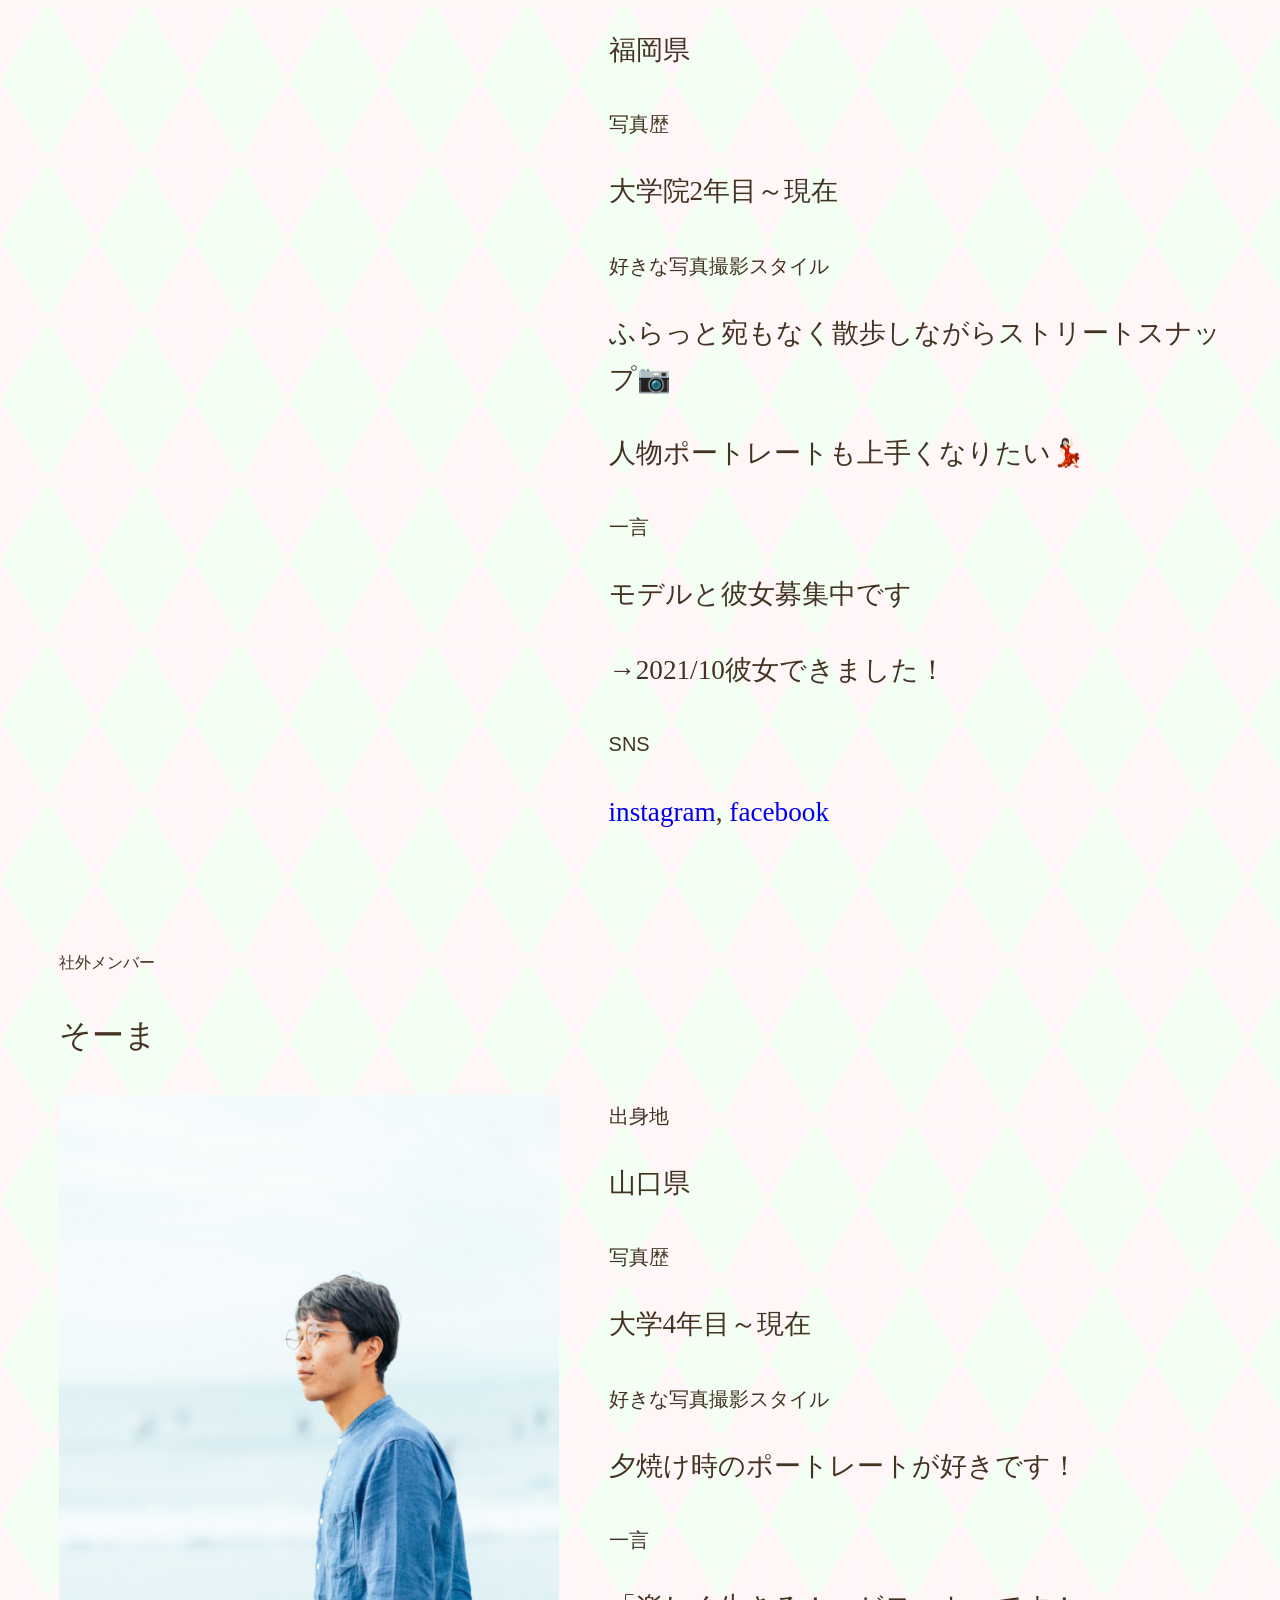
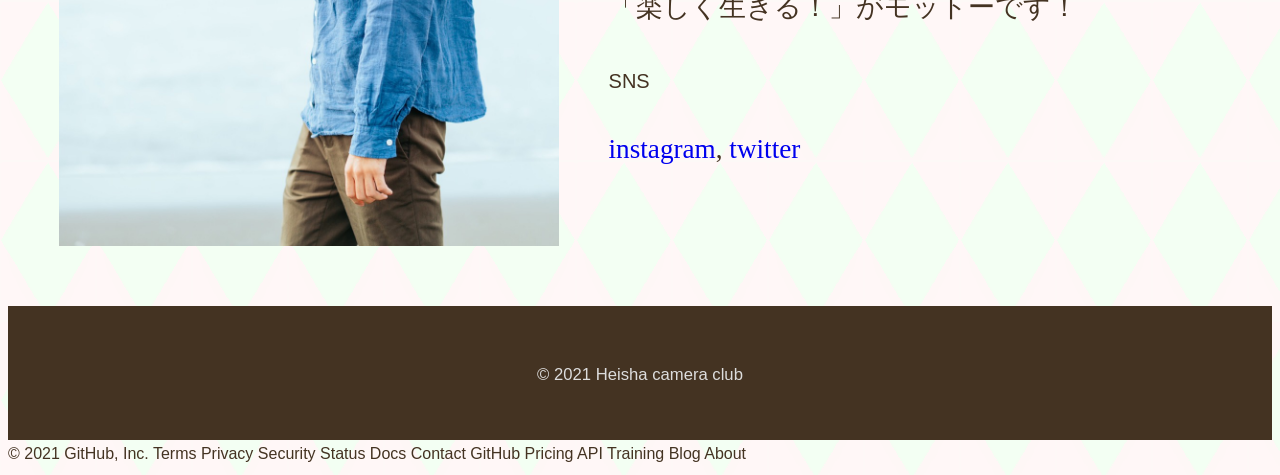
==== commit 1a1140b3: "Add files via upload" ====
--- a/index.html
+++ b/index.html
@@ -24,7 +24,7 @@
           <li><a href="https://teto-html.github.io/cameraclub/">ホーム</a></li>
           <li><a href="https://teto-html.github.io/aboutclub/">部について</a></li>
           <li><a href="https://teto-html.github.io/Portrait/">ポートレート写真</a></li>
-          <li><a href="https://teto-html.github.io/birds/">野鳥写真</a></li>          
+          <li><a href="https://teto-html.github.io/birds/">野鳥写真</a></li>
           <li><a href="https://teto-html.github.io/award/">受賞歴</a></li>
           <li><a href="https://docs.google.com/forms/d/e/1FAIpQLSdsavaD66wnjVFfOGCf_AoDsE0qE2wQzwmR7YQIe1-B1pwzRg/viewform?embedded=true">お問い合わせ</a></li>
         </ul>
@@ -169,6 +169,7 @@
         <p class="post-uniname">人物ポートレートも上手くなりたい💃🏻</p>
         <p class = "post-uni">一言</p>
         <p class="post-uniname">モデルと彼女募集中です</p>
+        <p class="post-uniname">→2021/10彼女できました！</p>
         <p class = "post-uni">SNS</p>
         <p class="post-uniname2"><a href="https://instagram.com/this_is_sony_moment?igshid=mofh4su0m5g2">instagram</a>, <a href="https://www.facebook.com/lam.x.try.s">facebook</a></p>
         <br clear="left">
--- a/style_member.css
+++ b/style_member.css
@@ -22,13 +22,13 @@
 }
 .main-nav{
   display: flex;
-  font-size: 1.0rem;
+  font-size: 0.9rem;
   text-transform: uppercase;
   margin-top: 34px;
   list-style: none;
 }
 .main-nav li{
-  margin-left: 36px;
+  margin-left: 24px;
 }
 .main-nav a{
   color: #432;
@@ -66,7 +66,7 @@
   background-repeat: no-repeat;
 }
 #home{
-  background-image: url(DSC_0021-miin.jpg);
+  background-image: url(Header.jpg);
   height: 300px;
   margin-bottom: 40px;
 }
@@ -88,7 +88,7 @@
 
 .post-title{
   font-family: "Yu incho", "YuMincho", serif;
-  font-size: 1.7rem;
+  font-size: 2rem;
   font-weight: normal;
 }
 .post-uniname{
